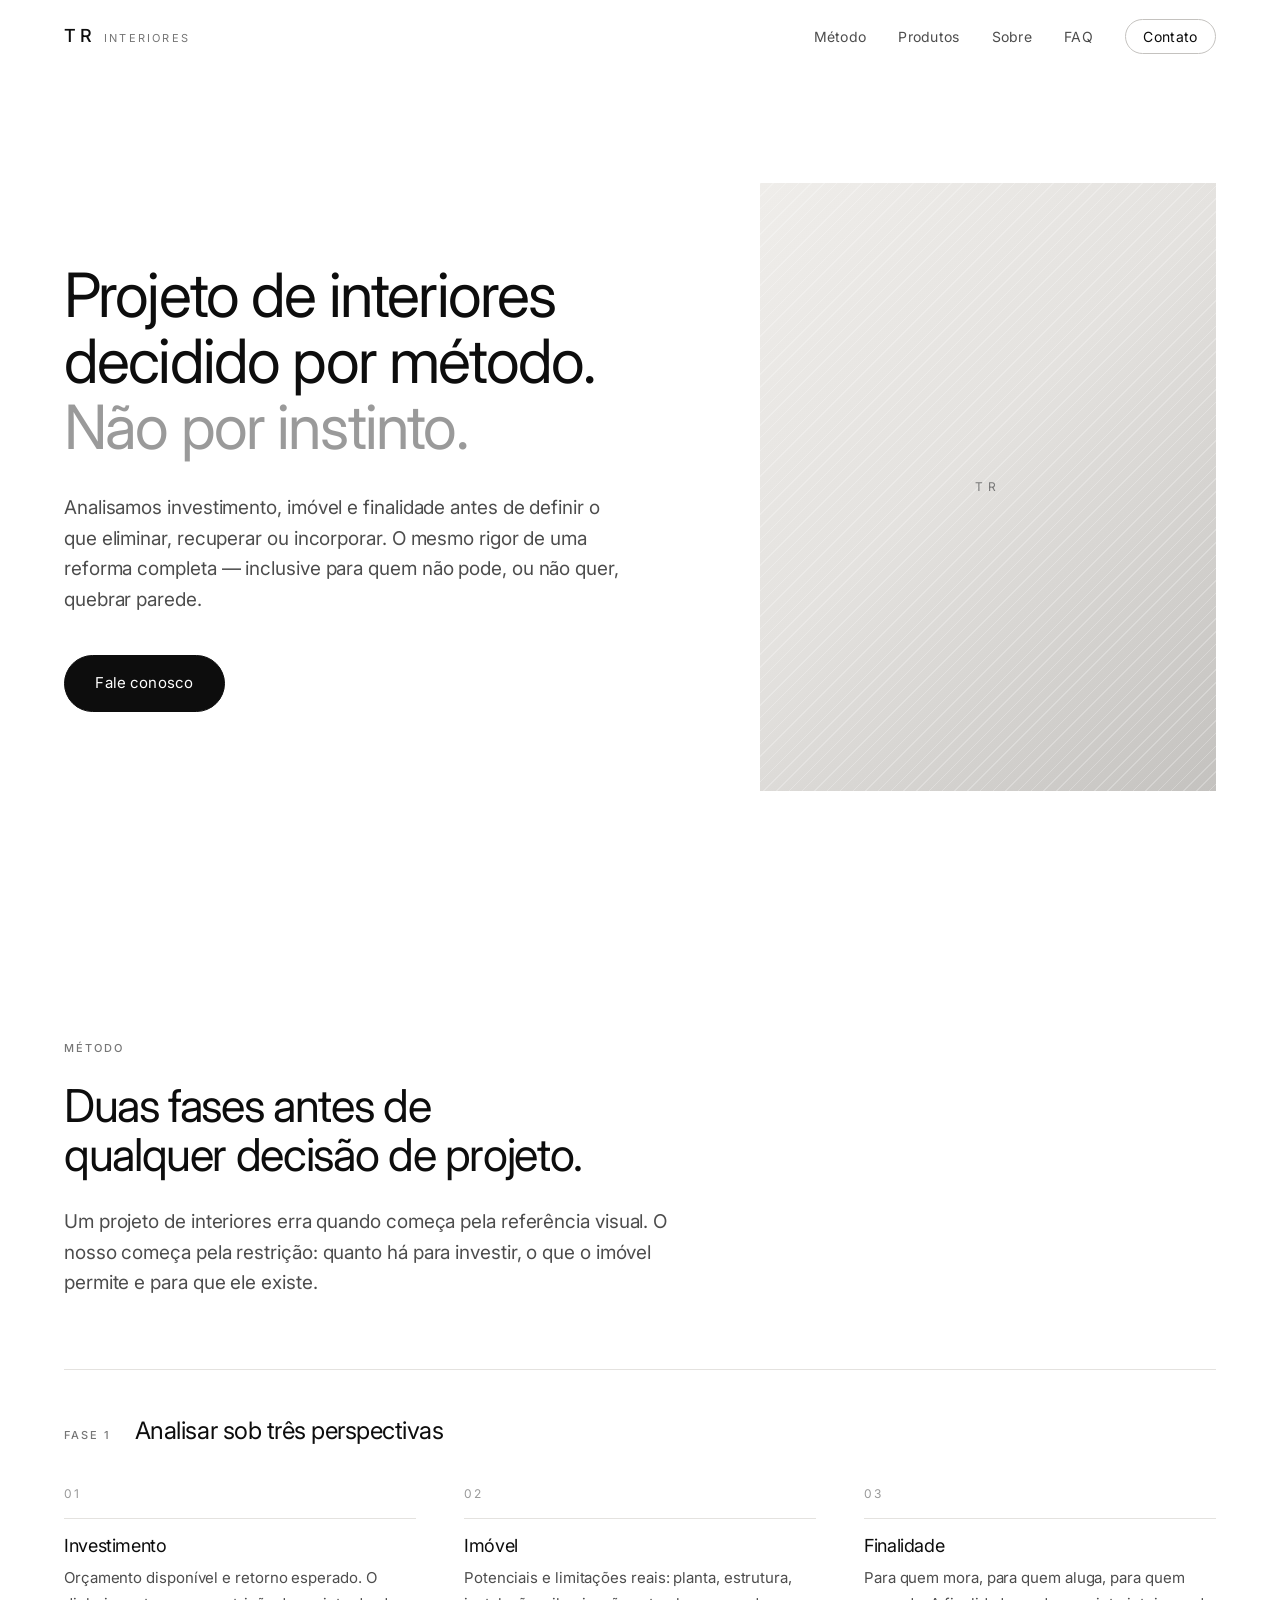
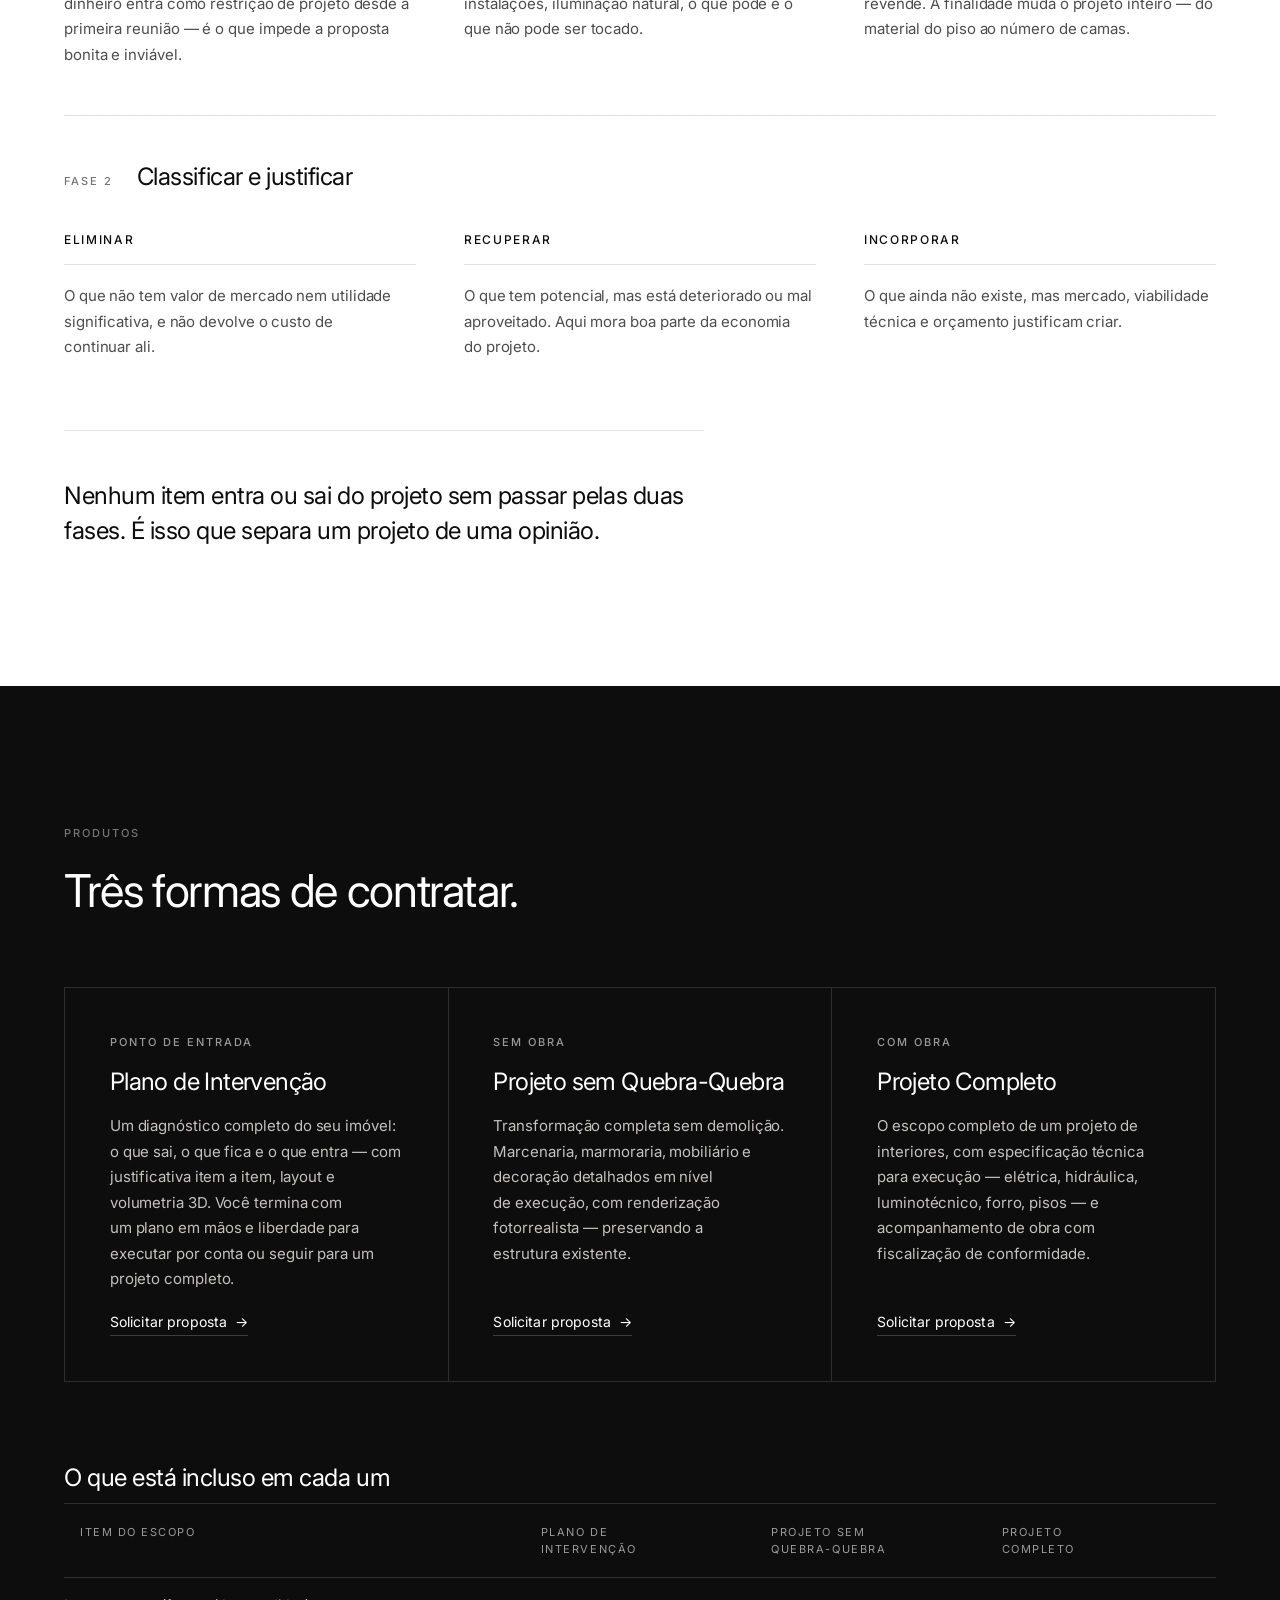
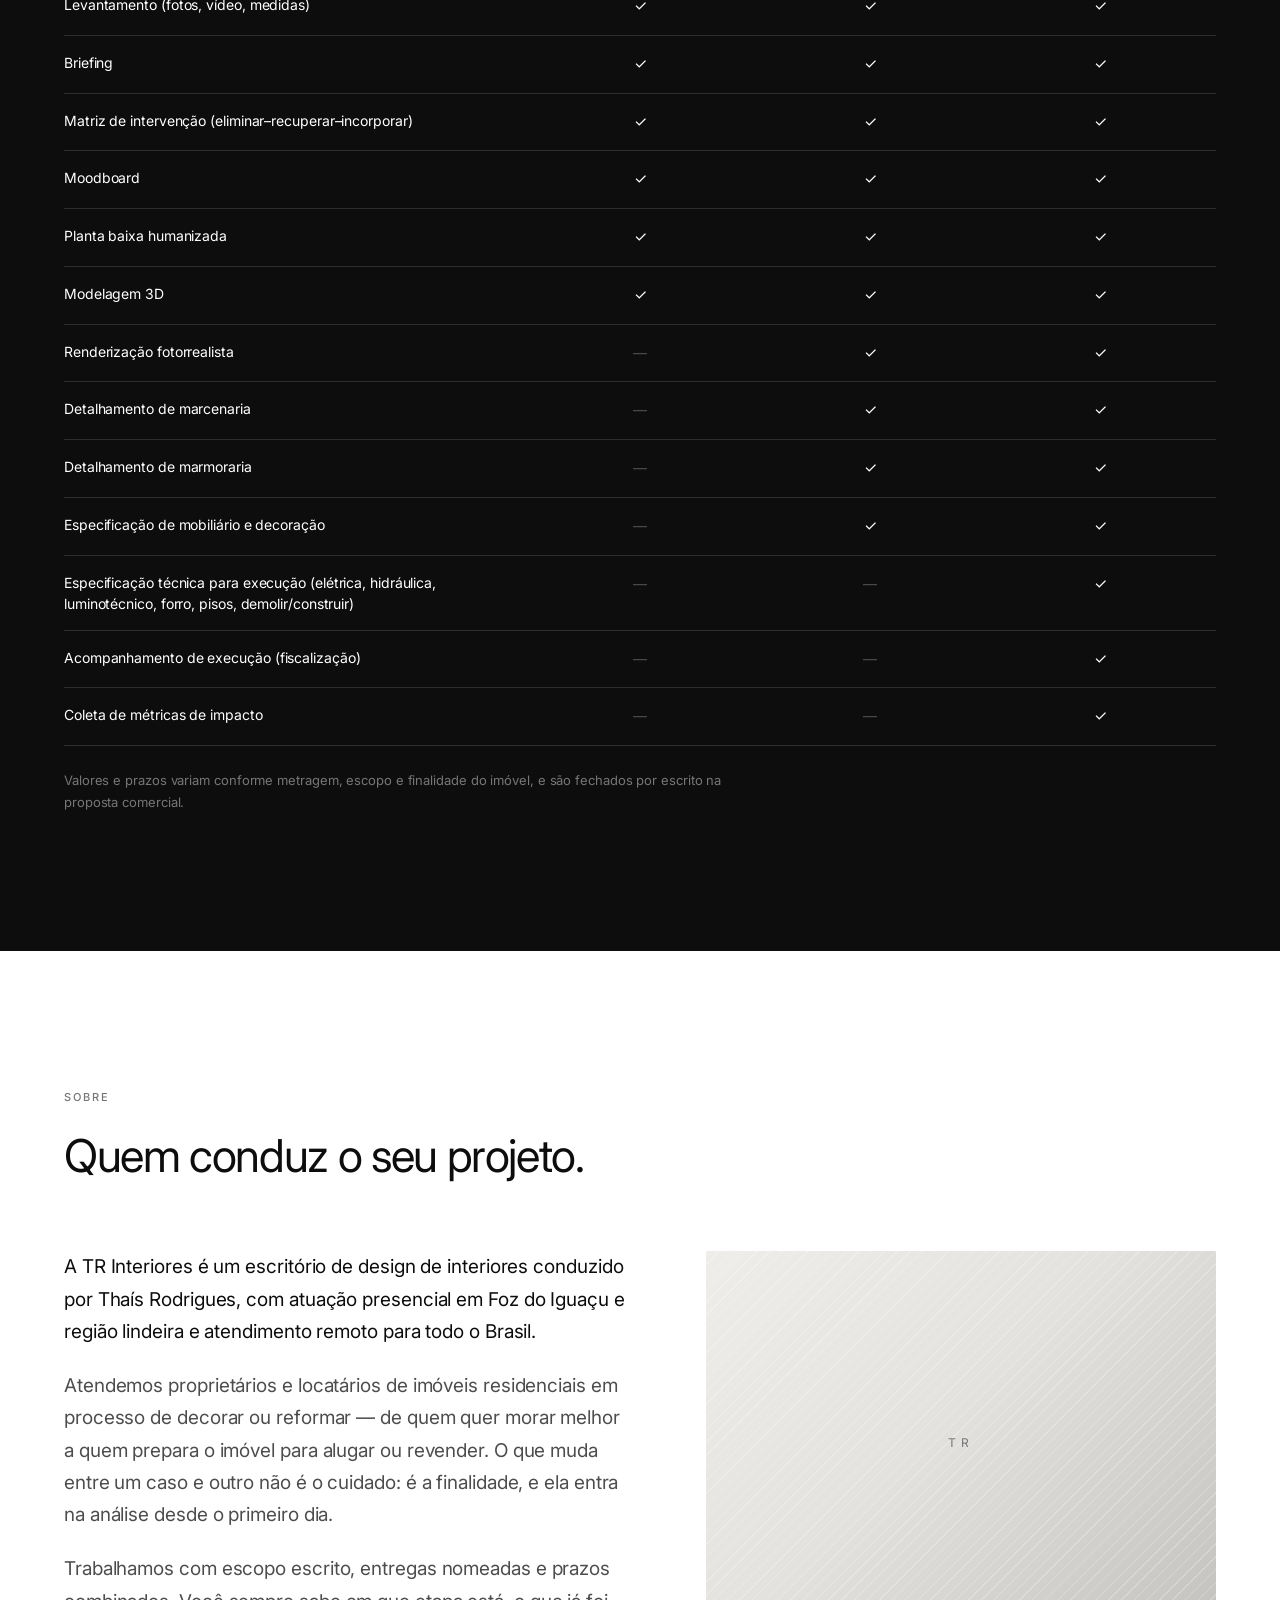
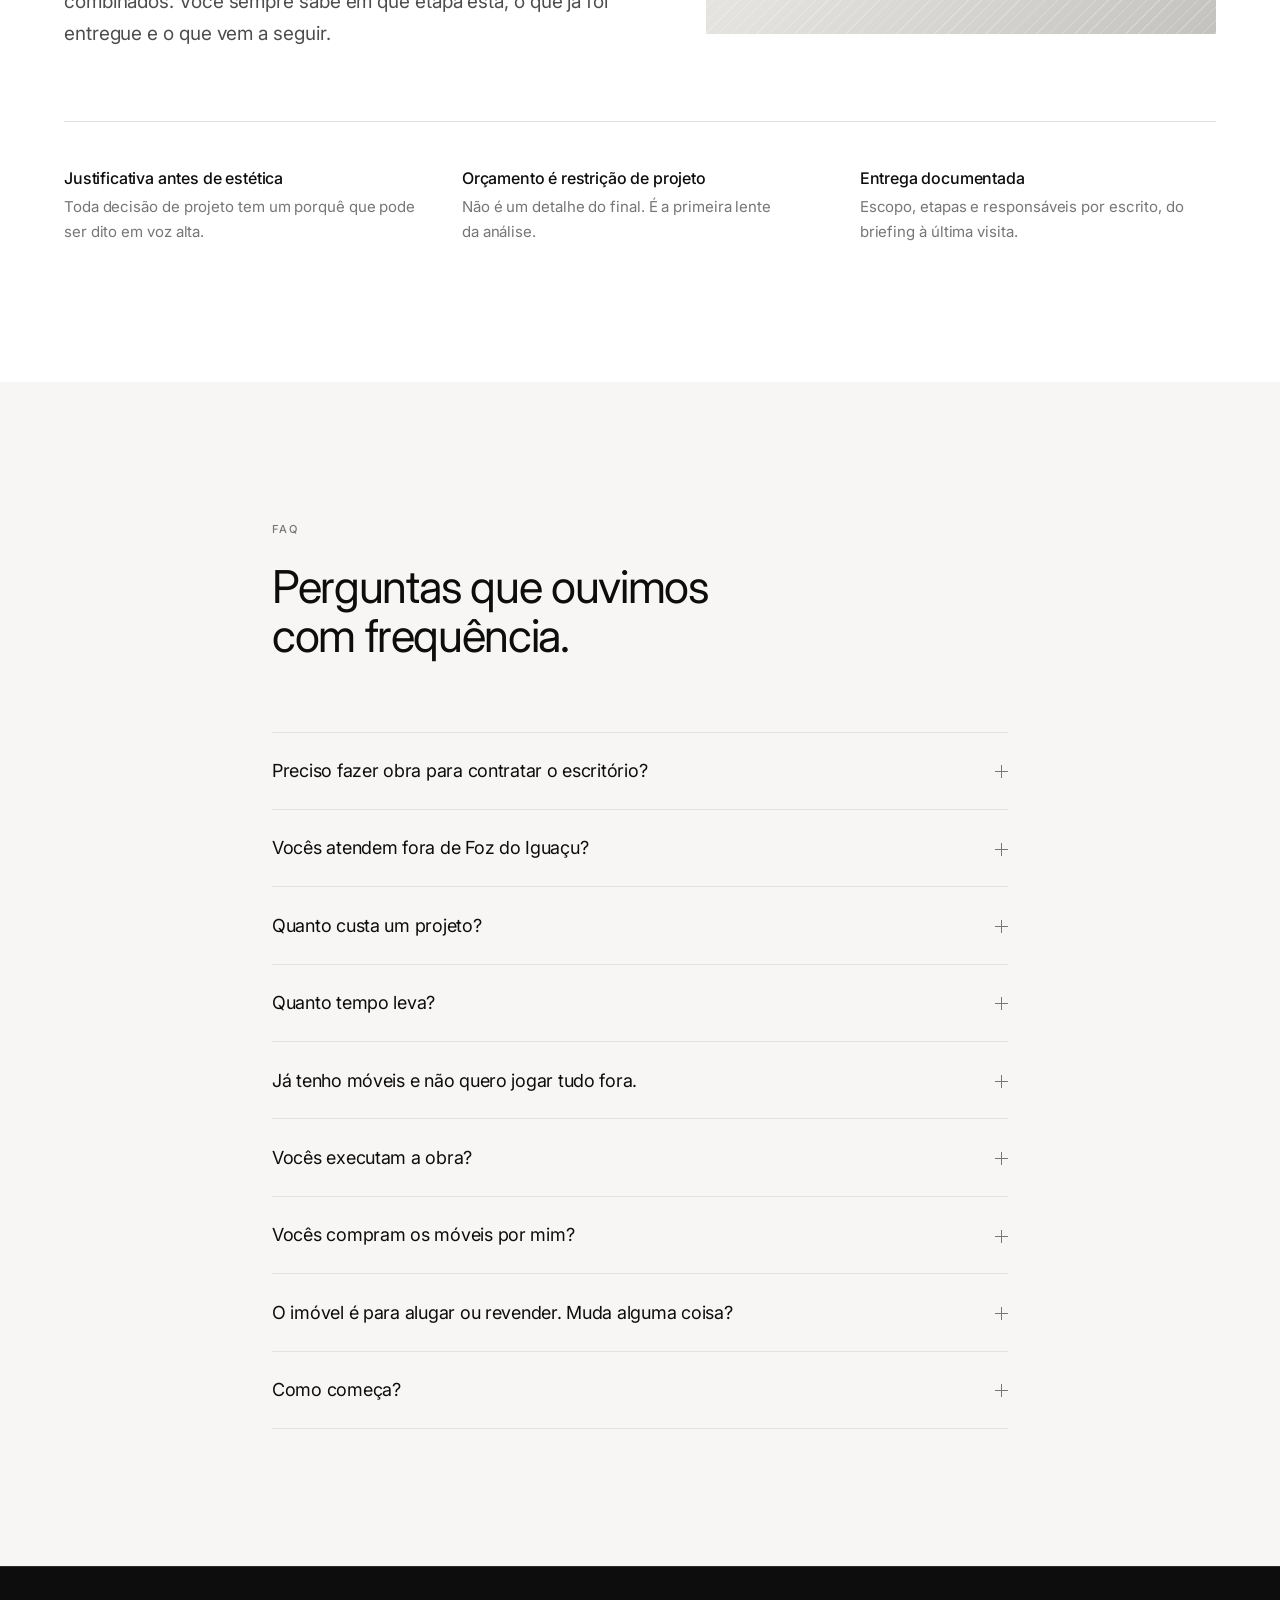
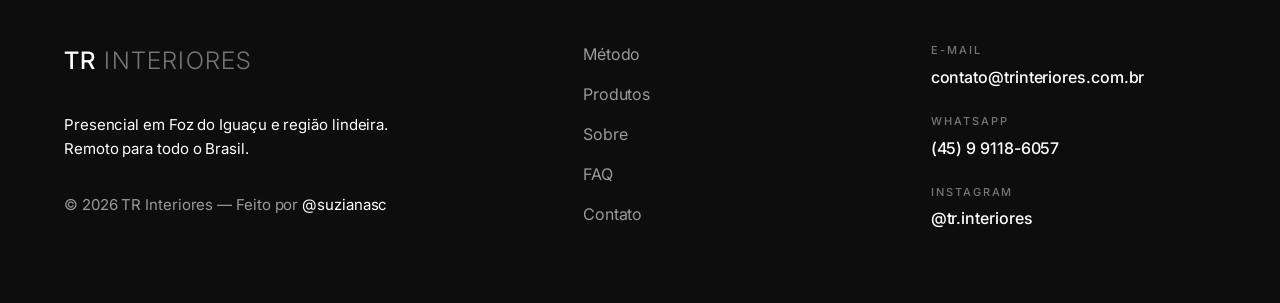
==== index.html @ 8b9e3762 "Site institucional da TR Interiores Site estático de duas páginas (home e contato) para quebrar obje" ====
<!DOCTYPE html>
<html lang="pt-BR">
<head>
<meta charset="utf-8">
<meta name="viewport" content="width=device-width, initial-scale=1">
<title>TR Interiores — Design de interiores decidido por método</title>
<meta name="description" content="Escritório de design de interiores que analisa investimento, imóvel e finalidade antes de decidir o que eliminar, recuperar ou incorporar. Projetos com e sem quebra-quebra. Foz do Iguaçu e todo o Brasil.">
<meta name="theme-color" content="#0d0d0d">

<!-- Open Graph / compartilhamento -->
<meta property="og:type" content="website">
<meta property="og:locale" content="pt_BR">
<meta property="og:site_name" content="TR Interiores">
<meta property="og:title" content="TR Interiores — Design de interiores decidido por método">
<meta property="og:description" content="Analisamos investimento, imóvel e finalidade antes de definir o que eliminar, recuperar ou incorporar.">
<!-- TODO: trocar pelo domínio real e por uma imagem 1200x630 em /assets -->
<meta property="og:url" content="https://trinteriores.com.br/">
<meta property="og:image" content="assets/og-image.jpg">

<link rel="canonical" href="https://trinteriores.com.br/">
<link rel="icon" href="data:image/svg+xml,%3Csvg xmlns='http://www.w3.org/2000/svg' viewBox='0 0 64 64'%3E%3Crect width='64' height='64' fill='%230d0d0d'/%3E%3Ctext x='32' y='41' font-family='Helvetica,Arial,sans-serif' font-size='24' font-weight='500' letter-spacing='1' fill='%23ffffff' text-anchor='middle'%3ETR%3C/text%3E%3C/svg%3E">

<link rel="preconnect" href="https://fonts.googleapis.com">
<link rel="preconnect" href="https://fonts.gstatic.com" crossorigin>
<link rel="stylesheet" href="https://fonts.googleapis.com/css2?family=Inter:wght@300;400;500&display=swap">
<link rel="stylesheet" href="styles.css">
</head>

<body>
<a class="pular" href="#metodo">Pular para o conteúdo</a>

<!-- ============================ CABEÇALHO ============================ -->
<header class="cabecalho" id="cabecalho">
  <div class="container cabecalho__interno">
    <a class="marca" href="#inicio" aria-label="TR Interiores — início">
      <span class="marca__nome">TR</span>
      <span class="marca__descritor">Interiores</span>
    </a>

    <nav class="nav" id="nav" aria-label="Navegação principal">
      <ul class="nav__lista">
        <li><a href="#metodo">Método</a></li>
        <li><a href="#produtos">Produtos</a></li>
        <li><a href="#sobre">Sobre</a></li>
        <li><a href="#faq">FAQ</a></li>
        <li><a href="contato.html" class="nav__cta">Contato</a></li>
      </ul>
    </nav>

    <button class="menu-btn" id="menu-btn" type="button"
            aria-label="Abrir menu" aria-expanded="false" aria-controls="nav">
      <span class="menu-btn__traco"></span>
      <span class="menu-btn__traco"></span>
    </button>
  </div>
</header>

<main>

<!-- ============================== HERO =============================== -->
<section class="hero" id="inicio">
  <div class="container hero__grade">
    <div class="hero__texto">
      <h1 class="hero__titulo revelar">
        Projeto de interiores decidido por método.<br>
        <span class="tom-cinza">Não por instinto.</span>
      </h1>

      <p class="hero__linha revelar">
        Analisamos investimento, imóvel e finalidade antes de definir o que eliminar,
        recuperar ou incorporar. O mesmo rigor de uma reforma completa — inclusive
        para quem não pode, ou não quer, quebrar parede.
      </p>

      <div class="hero__acoes revelar">
        <a href="contato.html" class="botao botao--escuro">Fale conosco</a>
      </div>
    </div>

    <!-- Substituir a div .foto por: <img src="assets/hero.jpg" alt="..."> -->
    <div class="hero__midia revelar">
      <div class="foto foto--retrato" role="img" aria-label="Ambiente projetado pela TR Interiores">
        <span class="foto__selo">TR</span>
      </div>
    </div>
  </div>
</section>

<!-- ============================== MÉTODO ============================= -->
<section class="secao" id="metodo" aria-labelledby="metodo-titulo">
  <div class="container">
    <header class="secao__cabecalho revelar">
      <p class="rotulo">Método</p>
      <h2 class="secao__titulo" id="metodo-titulo">
        Duas fases antes de qualquer decisão de projeto.
      </h2>
      <p class="secao__intro">
        Um projeto de interiores erra quando começa pela referência visual. O nosso começa
        pela restrição: quanto há para investir, o que o imóvel permite e para que ele existe.
      </p>
    </header>

    <div class="fase revelar">
      <div class="fase__cabecalho">
        <span class="fase__num">Fase 1</span>
        <h3 class="fase__titulo">Analisar sob três perspectivas</h3>
      </div>
      <ol class="passos">
        <li class="passo">
          <span class="passo__num">01</span>
          <h4 class="passo__titulo">Investimento</h4>
          <p>
            Orçamento disponível e retorno esperado. O dinheiro entra como restrição de
            projeto desde a primeira reunião — é o que impede a proposta bonita e inviável.
          </p>
        </li>
        <li class="passo">
          <span class="passo__num">02</span>
          <h4 class="passo__titulo">Imóvel</h4>
          <p>
            Potenciais e limitações reais: planta, estrutura, instalações, iluminação natural,
            o que pode e o que não pode ser tocado.
          </p>
        </li>
        <li class="passo">
          <span class="passo__num">03</span>
          <h4 class="passo__titulo">Finalidade</h4>
          <p>
            Para quem mora, para quem aluga, para quem revende. A finalidade muda o projeto
            inteiro — do material do piso ao número de camas.
          </p>
        </li>
      </ol>
    </div>

    <div class="fase revelar">
      <div class="fase__cabecalho">
        <span class="fase__num">Fase 2</span>
        <h3 class="fase__titulo">Classificar e justificar</h3>
      </div>
      <ol class="passos passos--matriz">
        <li class="passo">
          <span class="passo__num">Eliminar</span>
          <p>
            O que não tem valor de mercado nem utilidade significativa, e não devolve o
            custo de continuar ali.
          </p>
        </li>
        <li class="passo">
          <span class="passo__num">Recuperar</span>
          <p>
            O que tem potencial, mas está deteriorado ou mal aproveitado. Aqui mora boa parte
            da economia do projeto.
          </p>
        </li>
        <li class="passo">
          <span class="passo__num">Incorporar</span>
          <p>
            O que ainda não existe, mas mercado, viabilidade técnica e orçamento justificam criar.
          </p>
        </li>
      </ol>
    </div>

    <p class="destaque revelar">
      Nenhum item entra ou sai do projeto sem passar pelas duas fases. É isso que separa
      um projeto de uma opinião.
    </p>
  </div>
</section>

<!-- ============================= PRODUTOS ============================ -->
<section class="secao secao--escura" id="produtos" aria-labelledby="produtos-titulo">
  <div class="container">
    <header class="secao__cabecalho revelar">
      <p class="rotulo">Produtos</p>
      <h2 class="secao__titulo" id="produtos-titulo">
        Três formas de contratar.
      </h2>
    </header>

    <div class="produtos">
      <article class="produto revelar">
        <p class="produto__papel">Ponto de entrada</p>
        <h3 class="produto__titulo">Plano de Intervenção</h3>
        <p class="produto__desc">
          Um diagnóstico completo do seu imóvel: o que sai, o que fica e o que entra — com
          justificativa item a item, layout e volumetria 3D. Você termina com um plano
          em mãos e liberdade para executar por conta ou seguir para um projeto completo.
        </p>
        <a class="link-seta link-seta--claro" href="contato.html">Solicitar proposta</a>
      </article>

      <article class="produto revelar">
        <p class="produto__papel">Sem obra</p>
        <h3 class="produto__titulo">Projeto sem Quebra-Quebra</h3>
        <p class="produto__desc">
          Transformação completa sem demolição. Marcenaria, marmoraria, mobiliário e
          decoração detalhados em nível de execução, com renderização fotorrealista —
          preservando a estrutura existente.
        </p>
        <a class="link-seta link-seta--claro" href="contato.html">Solicitar proposta</a>
      </article>

      <article class="produto revelar">
        <p class="produto__papel">Com obra</p>
        <h3 class="produto__titulo">Projeto Completo</h3>
        <p class="produto__desc">
          O escopo completo de um projeto de interiores, com especificação técnica para
          execução — elétrica, hidráulica, luminotécnico, forro, pisos — e acompanhamento
          de obra com fiscalização de conformidade.
        </p>
        <a class="link-seta link-seta--claro" href="contato.html">Solicitar proposta</a>
      </article>
    </div>

    <!-- Tabela comparativa de escopo — quebra a objeção "não sei o que vou receber" -->
    <div class="tabela-bloco revelar">
      <h3 class="tabela-titulo">O que está incluso em cada um</h3>
      <p class="tabela-nota">Deslize para o lado para ver todas as colunas.</p>

      <div class="tabela-rolagem" tabindex="0" role="region" aria-label="Comparativo de escopo dos produtos">
        <table class="tabela">
          <caption class="sr-only">Comparativo de itens de escopo entre Plano de Intervenção, Projeto sem Quebra-Quebra e Projeto Completo</caption>
          <thead>
            <tr>
              <th scope="col">Item do escopo</th>
              <th scope="col">Plano de<br>Intervenção</th>
              <th scope="col">Projeto sem<br>Quebra-Quebra</th>
              <th scope="col">Projeto<br>Completo</th>
            </tr>
          </thead>
          <tbody>
            <tr>
              <th scope="row">Levantamento (fotos, vídeo, medidas)</th>
              <td><span class="sim" aria-label="Incluso">✓</span></td>
              <td><span class="sim" aria-label="Incluso">✓</span></td>
              <td><span class="sim" aria-label="Incluso">✓</span></td>
            </tr>
            <tr>
              <th scope="row">Briefing</th>
              <td><span class="sim" aria-label="Incluso">✓</span></td>
              <td><span class="sim" aria-label="Incluso">✓</span></td>
              <td><span class="sim" aria-label="Incluso">✓</span></td>
            </tr>
            <tr>
              <th scope="row">Matriz de intervenção (eliminar–recuperar–incorporar)</th>
              <td><span class="sim" aria-label="Incluso">✓</span></td>
              <td><span class="sim" aria-label="Incluso">✓</span></td>
              <td><span class="sim" aria-label="Incluso">✓</span></td>
            </tr>
            <tr>
              <th scope="row">Moodboard</th>
              <td><span class="sim" aria-label="Incluso">✓</span></td>
              <td><span class="sim" aria-label="Incluso">✓</span></td>
              <td><span class="sim" aria-label="Incluso">✓</span></td>
            </tr>
            <tr>
              <th scope="row">Planta baixa humanizada</th>
              <td><span class="sim" aria-label="Incluso">✓</span></td>
              <td><span class="sim" aria-label="Incluso">✓</span></td>
              <td><span class="sim" aria-label="Incluso">✓</span></td>
            </tr>
            <tr>
              <th scope="row">Modelagem 3D</th>
              <td><span class="sim" aria-label="Incluso">✓</span></td>
              <td><span class="sim" aria-label="Incluso">✓</span></td>
              <td><span class="sim" aria-label="Incluso">✓</span></td>
            </tr>
            <tr>
              <th scope="row">Renderização fotorrealista</th>
              <td><span class="nao" aria-label="Não incluso">—</span></td>
              <td><span class="sim" aria-label="Incluso">✓</span></td>
              <td><span class="sim" aria-label="Incluso">✓</span></td>
            </tr>
            <tr>
              <th scope="row">Detalhamento de marcenaria</th>
              <td><span class="nao" aria-label="Não incluso">—</span></td>
              <td><span class="sim" aria-label="Incluso">✓</span></td>
              <td><span class="sim" aria-label="Incluso">✓</span></td>
            </tr>
            <tr>
              <th scope="row">Detalhamento de marmoraria</th>
              <td><span class="nao" aria-label="Não incluso">—</span></td>
              <td><span class="sim" aria-label="Incluso">✓</span></td>
              <td><span class="sim" aria-label="Incluso">✓</span></td>
            </tr>
            <tr>
              <th scope="row">Especificação de mobiliário e decoração</th>
              <td><span class="nao" aria-label="Não incluso">—</span></td>
              <td><span class="sim" aria-label="Incluso">✓</span></td>
              <td><span class="sim" aria-label="Incluso">✓</span></td>
            </tr>
            <tr>
              <th scope="row">Especificação técnica para execução (elétrica, hidráulica, luminotécnico, forro, pisos, demolir/construir)</th>
              <td><span class="nao" aria-label="Não incluso">—</span></td>
              <td><span class="nao" aria-label="Não incluso">—</span></td>
              <td><span class="sim" aria-label="Incluso">✓</span></td>
            </tr>
            <tr>
              <th scope="row">Acompanhamento de execução (fiscalização)</th>
              <td><span class="nao" aria-label="Não incluso">—</span></td>
              <td><span class="nao" aria-label="Não incluso">—</span></td>
              <td><span class="sim" aria-label="Incluso">✓</span></td>
            </tr>
            <tr>
              <th scope="row">Coleta de métricas de impacto</th>
              <td><span class="nao" aria-label="Não incluso">—</span></td>
              <td><span class="nao" aria-label="Não incluso">—</span></td>
              <td><span class="sim" aria-label="Incluso">✓</span></td>
            </tr>
          </tbody>
        </table>
      </div>

      <p class="tabela-rodape">
        Valores e prazos variam conforme metragem, escopo e finalidade do imóvel, e são
        fechados por escrito na proposta comercial.
      </p>
    </div>
  </div>
</section>

<!-- =============================== SOBRE ============================= -->
<section class="secao" id="sobre" aria-labelledby="sobre-titulo">
  <div class="container">
    <header class="secao__cabecalho revelar">
      <p class="rotulo">Sobre</p>
      <h2 class="secao__titulo" id="sobre-titulo">
        Quem conduz o seu projeto.
      </h2>
    </header>

    <div class="sobre__grade">
      <div class="sobre__texto revelar">
        <p>
          A TR Interiores é um escritório de design de interiores conduzido por
          Thaís Rodrigues, com atuação presencial em Foz do Iguaçu e região lindeira e
          atendimento remoto para todo o Brasil.
        </p>
        <p>
          Atendemos proprietários e locatários de imóveis residenciais em processo de decorar
          ou reformar — de quem quer morar melhor a quem prepara o imóvel para alugar ou revender.
          O que muda entre um caso e outro não é o cuidado: é a finalidade, e ela entra na
          análise desde o primeiro dia.
        </p>
        <p>
          Trabalhamos com escopo escrito, entregas nomeadas e prazos combinados. Você sempre
          sabe em que etapa está, o que já foi entregue e o que vem a seguir.
        </p>
      </div>

      <!-- Substituir a div .foto por: <img src="assets/sobre.jpg" alt="..."> -->
      <div class="sobre__midia revelar">
        <div class="foto foto--paisagem" role="img" aria-label="Escritório TR Interiores">
          <span class="foto__selo">TR</span>
        </div>
      </div>
    </div>

    <ul class="principios revelar">
      <li>
        <h3>Justificativa antes de estética</h3>
        <p>Toda decisão de projeto tem um porquê que pode ser dito em voz alta.</p>
      </li>
      <li>
        <h3>Orçamento é restrição de projeto</h3>
        <p>Não é um detalhe do final. É a primeira lente da análise.</p>
      </li>
      <li>
        <h3>Entrega documentada</h3>
        <p>Escopo, etapas e responsáveis por escrito, do briefing à última visita.</p>
      </li>
    </ul>
  </div>
</section>

<!-- ================================ FAQ ============================== -->
<section class="secao secao--clara" id="faq" aria-labelledby="faq-titulo">
  <div class="container container--estreito">
    <header class="secao__cabecalho revelar">
      <p class="rotulo">FAQ</p>
      <h2 class="secao__titulo" id="faq-titulo">Perguntas que ouvimos com frequência.</h2>
    </header>

    <div class="faq">
      <details class="item-faq revelar">
        <summary>Preciso fazer obra para contratar o escritório?</summary>
        <div class="item-faq__corpo">
          <p>
            Não. O Projeto sem Quebra-Quebra existe exatamente para isso: transformar o
            imóvel sem demolição, trabalhando com marcenaria, marmoraria, mobiliário,
            iluminação e decoração. Se o imóvel for alugado, é o caminho natural.
          </p>
        </div>
      </details>

      <details class="item-faq revelar">
        <summary>Vocês atendem fora de Foz do Iguaçu?</summary>
        <div class="item-faq__corpo">
          <p>
            Sim. O atendimento presencial cobre Foz do Iguaçu e a região lindeira. Para o
            restante do Brasil, trabalhamos de forma remota: o levantamento é feito por
            roteiro estruturado, com fotos, vídeo e medidas enviados por você, e o
            acompanhamento acontece por reuniões e formulários ao longo das etapas.
          </p>
        </div>
      </details>

      <details class="item-faq revelar">
        <summary>Quanto custa um projeto?</summary>
        <div class="item-faq__corpo">
          <p>
            Depende da metragem, do escopo contratado e da finalidade do imóvel — por isso
            não publicamos tabela. O caminho mais direto é começar pelo Plano de
            Intervenção: ele já entrega valor por si só e serve de base para uma proposta
            precisa, sem chute.
          </p>
        </div>
      </details>

      <details class="item-faq revelar">
        <summary>Quanto tempo leva?</summary>
        <div class="item-faq__corpo">
          <p>
            O prazo é definido na proposta comercial, por etapa, antes do início — e não
            depois. Ele varia conforme o produto contratado e a complexidade do imóvel: um
            Plano de Intervenção é significativamente mais curto que um Projeto Completo,
            que inclui acompanhamento durante toda a execução.
          </p>
        </div>
      </details>

      <details class="item-faq revelar">
        <summary>Já tenho móveis e não quero jogar tudo fora.</summary>
        <div class="item-faq__corpo">
          <p>
            Ótimo — essa é metade do trabalho da matriz de intervenção. O que tem potencial
            e está apenas deteriorado ou mal aproveitado entra como <em>recuperar</em>. Sai
            do projeto o que não tem valor de mercado nem utilidade e não paga o custo de
            continuar ali. Reaproveitar bem é uma das maiores fontes de economia do projeto.
          </p>
        </div>
      </details>

      <details class="item-faq revelar">
        <summary>Vocês executam a obra?</summary>
        <div class="item-faq__corpo">
          <p>
            Não executamos. Entregamos o projeto detalhado em nível de execução e, no
            Projeto Completo, acompanhamos a obra: damos suporte às dúvidas de fornecedores
            e mão de obra e fazemos visitas de fiscalização combinadas em contrato,
            comparando o executado com o projetado.
          </p>
        </div>
      </details>

      <details class="item-faq revelar">
        <summary>Vocês compram os móveis por mim?</summary>
        <div class="item-faq__corpo">
          <p>
            A especificação de mobiliário e decoração faz parte do escopo do Projeto sem
            Quebra-Quebra e do Projeto Completo: você recebe a lista do que comprar, com
            dimensões e critérios definidos. A compra permanece com você, o que mantém a
            decisão de preço e de fornecedor nas suas mãos.
          </p>
        </div>
      </details>

      <details class="item-faq revelar">
        <summary>O imóvel é para alugar ou revender. Muda alguma coisa?</summary>
        <div class="item-faq__corpo">
          <p>
            Muda bastante — e é por isso que a finalidade é uma das três lentes da análise.
            Um imóvel de locação por temporada tem exigências de durabilidade, manutenção e
            fotogenia que um imóvel de moradia não tem. No Projeto Completo, também
            coletamos métricas de impacto após a entrega para verificar se o objetivo
            declarado foi cumprido.
          </p>
        </div>
      </details>

      <details class="item-faq revelar">
        <summary>Como começa?</summary>
        <div class="item-faq__corpo">
          <p>
            Você entra em contato, respondemos com algumas perguntas de qualificação e, a
            partir delas, indicamos o produto adequado ao seu caso. Na maioria das vezes o
            ponto de partida é o Plano de Intervenção. Nada é iniciado sem proposta e escopo
            aprovados por escrito.
          </p>
        </div>
      </details>
    </div>
  </div>
</section>

</main>

<!-- ============================== RODAPÉ ============================= -->
<footer class="rodape">
  <div class="container rodape__interno">
    <div class="rodape__bloco rodape__bloco--marca">
      <div class="rodape__marca">
        <span class="marca__nome">TR</span>
        <span class="marca__descritor">Interiores</span>
      </div>

      <p class="rodape__atendimento">
        Presencial em Foz do Iguaçu e região lindeira.<br>
        Remoto para todo o Brasil.
      </p>

      <p class="rodape__legal">
        © <span id="ano">2026</span> TR Interiores — Feito por
        <a class="rodape__autoria" href="https://instagram.com/suzianasc" target="_blank" rel="noopener">@suzianasc</a>
      </p>
    </div>

    <nav class="rodape__nav" aria-label="Navegação do rodapé">
      <a href="#metodo">Método</a>
      <a href="#produtos">Produtos</a>
      <a href="#sobre">Sobre</a>
      <a href="#faq">FAQ</a>
      <a href="contato.html">Contato</a>
    </nav>

    <dl class="rodape__contato">
      <div class="rodape__canal">
        <dt>E-mail</dt>
        <dd><a href="mailto:contato@trinteriores.com.br">contato@trinteriores.com.br</a></dd>
      </div>
      <div class="rodape__canal">
        <dt>WhatsApp</dt>
        <dd><a href="https://wa.me/5545991186057" target="_blank" rel="noopener">(45) 9 9118-6057</a></dd>
      </div>
      <div class="rodape__canal">
        <dt>Instagram</dt>
        <dd><a href="https://instagram.com/tr.interiores" target="_blank" rel="noopener">@tr.interiores</a></dd>
      </div>
    </dl>
  </div>
</footer>

<script src="script.js"></script>
</body>
</html>
---- styles.css ----
/* =====================================================================
   TR Interiores — folha de estilo única
   Paleta restrita a preto / cinza / branco. Sem dependências além da
   fonte Inter (com fallback de sistema).
   ===================================================================== */

/* ---------------------------- 1. Tokens ---------------------------- */
:root {
  /* Cor */
  --preto:        #0d0d0d;
  --grafite:      #191919;
  --cinza-900:    #2b2b2b;
  --cinza-700:    #4d4d4d;
  --cinza-500:    #767676;
  --cinza-400:    #9a9a9a;
  --cinza-300:    #c4c2bf;
  --cinza-200:    #e4e2df;
  --cinza-100:    #efedea;
  --areia:        #f7f6f4;
  --branco:       #ffffff;

  /* Papéis */
  --fundo:        var(--branco);
  --tinta:        var(--preto);
  --tinta-suave:  var(--cinza-700);
  --fio:          var(--cinza-200);

  /* Campos de formulário — invertidos dentro de .secao--escura */
  --campo-linha:  var(--cinza-300);
  --campo-texto:  var(--preto);
  --campo-rotulo: var(--cinza-500);

  /* Tipografia */
  --fonte: "Inter", -apple-system, BlinkMacSystemFont, "Segoe UI",
           "Helvetica Neue", Helvetica, Arial, sans-serif;

  --t-rotulo:   0.6875rem;
  --t-corpo:    clamp(0.975rem, 0.93rem + 0.22vw, 1.0625rem);
  --t-intro:    clamp(1.05rem, 0.98rem + 0.34vw, 1.1875rem);
  --t-h3:       clamp(1.25rem, 1.12rem + 0.55vw, 1.5rem);
  --t-h2:       clamp(1.75rem, 1.35rem + 1.85vw, 3.125rem);
  --t-h1:       clamp(2.125rem, 1.5rem + 2.9vw, 4.25rem);

  /* Ritmo */
  --gap:        clamp(1.5rem, 1rem + 2vw, 2.5rem);
  --secao-y:    clamp(4.5rem, 3rem + 7vw, 9.5rem);
  --container:  78rem;
  --header-h:   4.5rem;

  --transicao: 480ms cubic-bezier(0.22, 0.61, 0.36, 1);
}

/* --------------------------- 2. Reset ------------------------------ */
*, *::before, *::after { box-sizing: border-box; }

html {
  -webkit-text-size-adjust: 100%;
  scroll-behavior: smooth;
}

body {
  margin: 0;
  background: var(--fundo);
  color: var(--tinta);
  font-family: var(--fonte);
  font-size: var(--t-corpo);
  font-weight: 400;
  line-height: 1.65;
  letter-spacing: -0.005em;
  -webkit-font-smoothing: antialiased;
  text-rendering: optimizeLegibility;
  overflow-x: hidden;
}

body.menu-aberto { overflow: hidden; }

h1, h2, h3, h4 {
  margin: 0;
  font-weight: 400;
  line-height: 1.08;
  letter-spacing: -0.03em;
  text-wrap: balance;
}

p  { margin: 0 0 1.15em; text-wrap: pretty; }
p:last-child { margin-bottom: 0; }

ul, ol, dl, dd { margin: 0; padding: 0; }
li { list-style: none; }

img { max-width: 100%; height: auto; display: block; }

a { color: inherit; text-decoration: none; }

button, input, select, textarea {
  font: inherit;
  color: inherit;
}

:focus-visible {
  outline: 2px solid var(--tinta);
  outline-offset: 3px;
  border-radius: 1px;
}

.sr-only {
  position: absolute;
  width: 1px; height: 1px;
  padding: 0; margin: -1px;
  overflow: hidden;
  clip: rect(0 0 0 0);
  white-space: nowrap;
  border: 0;
}

.pular {
  position: absolute;
  left: -9999px;
  z-index: 200;
  background: var(--preto);
  color: var(--branco);
  padding: 0.75rem 1.25rem;
}
.pular:focus { left: 1rem; top: 1rem; }

/* -------------------------- 3. Estrutura --------------------------- */
.container {
  width: 100%;
  max-width: var(--container);
  margin-inline: auto;
  padding-inline: clamp(1.25rem, 0.6rem + 3vw, 3.5rem);
}

.container--estreito { max-width: 52rem; }

.secao {
  padding-block: var(--secao-y);
  scroll-margin-top: var(--header-h);
}

.secao--clara  { background: var(--areia); }

.secao--escura {
  background: var(--preto);
  color: var(--branco);
  --tinta: var(--branco);
  --tinta-suave: var(--cinza-400);
  --fio: #2e2e2e;
  --campo-linha: #3d3d3d;
  --campo-texto: var(--branco);
  --campo-rotulo: var(--cinza-400);
}

.secao__cabecalho {
  max-width: 46rem;
  margin-bottom: clamp(2.5rem, 1.6rem + 3.5vw, 4.5rem);
}

.secao__titulo {
  font-size: var(--t-h2);
  margin-bottom: 0.6em;
}
.secao__titulo:last-child { margin-bottom: 0; }

.secao__intro {
  font-size: var(--t-intro);
  color: var(--tinta-suave);
  line-height: 1.6;
  max-width: 40rem;
}

.rotulo {
  font-size: var(--t-rotulo);
  font-weight: 500;
  letter-spacing: 0.18em;
  text-transform: uppercase;
  color: var(--cinza-500);
  margin-bottom: 1.6rem;
}

.tom-cinza { color: var(--cinza-400); }

/* -------------------------- 4. Cabeçalho --------------------------- */
.cabecalho {
  position: sticky;
  top: 0;
  z-index: 100;
  background: rgba(255, 255, 255, 0.88);
  backdrop-filter: saturate(180%) blur(14px);
  -webkit-backdrop-filter: saturate(180%) blur(14px);
  border-bottom: 1px solid transparent;
  transition: border-color 260ms ease, background-color 260ms ease;
}
.cabecalho.rolado { border-bottom-color: var(--cinza-200); }

.cabecalho__interno {
  height: var(--header-h);
  display: flex;
  align-items: center;
  justify-content: space-between;
  gap: 1.5rem;
}

.marca {
  display: inline-flex;
  align-items: baseline;
  gap: 0.5rem;
}
.marca__nome {
  font-size: 1.125rem;
  font-weight: 500;
  letter-spacing: 0.22em;
}
.marca__descritor {
  font-size: var(--t-rotulo);
  letter-spacing: 0.2em;
  text-transform: uppercase;
  color: var(--cinza-500);
}

.nav__lista {
  display: flex;
  align-items: center;
  gap: clamp(1.25rem, 0.4rem + 2vw, 2.5rem);
}

.nav__lista a {
  position: relative;
  font-size: 0.875rem;
  letter-spacing: 0.02em;
  color: var(--cinza-700);
  transition: color 200ms ease;
}
.nav__lista a::after {
  content: "";
  position: absolute;
  left: 0; bottom: -6px;
  width: 100%; height: 1px;
  background: currentColor;
  transform: scaleX(0);
  transform-origin: right;
  transition: transform 320ms cubic-bezier(0.22, 0.61, 0.36, 1);
}
.nav__lista a:hover { color: var(--preto); }
.nav__lista a:hover::after { transform: scaleX(1); transform-origin: left; }

.nav__cta {
  padding: 0.5rem 1.1rem;
  border: 1px solid var(--cinza-300);
  border-radius: 999px;
  color: var(--preto) !important;
  transition: background-color 220ms ease, color 220ms ease, border-color 220ms ease;
}
.nav__cta::after { display: none; }
.nav__cta:hover {
  background: var(--preto);
  border-color: var(--preto);
  color: var(--branco) !important;
}

/* Botão de menu (mobile) */
.menu-btn {
  display: none;
  width: 2.75rem; height: 2.75rem;
  margin-right: -0.6rem;
  padding: 0;
  background: none;
  border: 0;
  cursor: pointer;
  position: relative;
  z-index: 120;
}
.menu-btn__traco {
  position: absolute;
  left: 50%; width: 1.375rem; height: 1px;
  background: var(--preto);
  transform: translateX(-50%);
  transition: transform 300ms cubic-bezier(0.22, 0.61, 0.36, 1), opacity 200ms ease;
}
.menu-btn__traco:nth-child(1) { top: 1.15rem; }
.menu-btn__traco:nth-child(2) { top: 1.6rem; }
.menu-btn[aria-expanded="true"] .menu-btn__traco:nth-child(1) {
  transform: translateX(-50%) translateY(0.225rem) rotate(45deg);
}
.menu-btn[aria-expanded="true"] .menu-btn__traco:nth-child(2) {
  transform: translateX(-50%) translateY(-0.225rem) rotate(-45deg);
}

/* ---------------------------- 5. Botões ---------------------------- */
.botao {
  display: inline-flex;
  align-items: center;
  justify-content: center;
  padding: 0.95rem 1.9rem;
  border: 1px solid transparent;
  border-radius: 999px;
  font-size: 0.9375rem;
  letter-spacing: 0.01em;
  cursor: pointer;
  transition: background-color 240ms ease, color 240ms ease,
              border-color 240ms ease, transform 240ms ease;
}
.botao:hover { transform: translateY(-1px); }

.botao--escuro {
  background: var(--preto);
  border-color: var(--preto);
  color: var(--branco);
}
.botao--escuro:hover { background: var(--cinza-900); border-color: var(--cinza-900); }

.botao--vazado {
  border-color: var(--cinza-300);
  color: var(--preto);
}
.botao--vazado:hover { border-color: var(--preto); }

.botao--claro {
  background: var(--branco);
  border-color: var(--branco);
  color: var(--preto);
}
.botao--claro:hover { background: var(--cinza-200); border-color: var(--cinza-200); }

.link-seta {
  display: inline-flex;
  align-items: center;
  gap: 0.5rem;
  font-size: 0.875rem;
  letter-spacing: 0.01em;
  color: var(--preto);
  border-bottom: 1px solid var(--cinza-300);
  padding-bottom: 2px;
  transition: gap 260ms ease, border-color 260ms ease;
}
.link-seta::after { content: "→"; transition: transform 260ms ease; }
.link-seta:hover { border-color: currentColor; }
.link-seta:hover::after { transform: translateX(3px); }
.link-seta--claro { color: var(--branco); border-bottom-color: #3d3d3d; }

/* --------------------------- 6. Fotos ------------------------------ */
/* Placeholders neutros: trocar por <img> quando houver fotografia. */
.foto {
  position: relative;
  width: 100%;
  background:
    linear-gradient(135deg, var(--cinza-100) 0%, var(--cinza-200) 45%, var(--cinza-300) 100%);
  display: grid;
  place-items: center;
  overflow: hidden;
}
.foto::after {
  content: "";
  position: absolute;
  inset: 0;
  background: repeating-linear-gradient(
    135deg, rgba(255,255,255,0.5) 0 1px, transparent 1px 9px);
  opacity: 0.5;
}
.foto__selo {
  position: relative;
  z-index: 1;
  font-size: 0.75rem;
  letter-spacing: 0.4em;
  text-transform: uppercase;
  color: var(--cinza-500);
}
.foto--retrato  { aspect-ratio: 3 / 4; }
.foto--paisagem { aspect-ratio: 4 / 3; }

/* ----------------------------- 7. Hero ----------------------------- */
/* Ocupa a altura útil da janela e centraliza o conteúdo verticalmente,
   de modo que a mensagem principal apareça inteira sem rolagem. */
.hero {
  display: flex;
  align-items: center;
  min-height: calc(100vh - var(--header-h));
  min-height: calc(100svh - var(--header-h));
  padding-block: clamp(2.5rem, 1.8rem + 3vw, 4.5rem);
  scroll-margin-top: var(--header-h);
}

.hero__grade {
  display: grid;
  grid-template-columns: minmax(0, 1.35fr) minmax(0, 1fr);
  gap: clamp(2.5rem, 1rem + 5vw, 5rem);
  align-items: center;
}

.hero__titulo {
  font-size: var(--t-h1);
  margin-bottom: 0.55em;
}

.hero__linha {
  font-size: var(--t-intro);
  color: var(--tinta-suave);
  line-height: 1.6;
  max-width: 36rem;
  margin-bottom: 2.5rem;
}

.hero__acoes {
  display: flex;
  flex-wrap: wrap;
  gap: 0.875rem;
}

/* ---------------------------- 8. Método ---------------------------- */
.fase {
  padding-top: clamp(2rem, 1.4rem + 2vw, 3.25rem);
  margin-top: clamp(2rem, 1.4rem + 2vw, 3.25rem);
  border-top: 1px solid var(--fio);
}
.fase:first-of-type { margin-top: 0; }

.fase__cabecalho {
  display: flex;
  flex-wrap: wrap;
  align-items: baseline;
  gap: 0.5rem 1.5rem;
  margin-bottom: clamp(1.75rem, 1.2rem + 1.6vw, 2.75rem);
}
.fase__num {
  font-size: var(--t-rotulo);
  font-weight: 500;
  letter-spacing: 0.18em;
  text-transform: uppercase;
  color: var(--cinza-500);
}
.fase__titulo {
  font-size: var(--t-h3);
  letter-spacing: -0.02em;
}

.passos {
  display: grid;
  grid-template-columns: repeat(auto-fit, minmax(16rem, 1fr));
  gap: clamp(1.75rem, 1rem + 2.5vw, 3rem);
}

.passo__num {
  display: block;
  font-size: 0.75rem;
  letter-spacing: 0.16em;
  text-transform: uppercase;
  color: var(--cinza-400);
  padding-bottom: 0.9rem;
  margin-bottom: 1.1rem;
  border-bottom: 1px solid var(--fio);
}
.passos--matriz .passo__num {
  color: var(--preto);
  font-weight: 500;
  letter-spacing: 0.14em;
}
.passo__titulo {
  font-size: 1.125rem;
  letter-spacing: -0.02em;
  margin-bottom: 0.6rem;
}
.passo p {
  font-size: 0.9375rem;
  color: var(--cinza-700);
  line-height: 1.7;
}

.destaque {
  margin-top: clamp(3rem, 2rem + 3vw, 5rem);
  padding-top: clamp(2rem, 1.4rem + 2vw, 3rem);
  border-top: 1px solid var(--fio);
  font-size: clamp(1.125rem, 1rem + 0.7vw, 1.5rem);
  line-height: 1.45;
  letter-spacing: -0.02em;
  max-width: 40rem;
}

/* --------------------------- 9. Produtos --------------------------- */
.produtos {
  display: grid;
  grid-template-columns: repeat(auto-fit, minmax(18rem, 1fr));
  gap: 1px;
  background: var(--fio);
  border: 1px solid var(--fio);
}

.produto {
  background: var(--preto);
  padding: clamp(1.875rem, 1.2rem + 2vw, 3rem);
  display: flex;
  flex-direction: column;
  gap: 1.15rem;
  transition: background-color 320ms ease;
}
.produto:hover { background: var(--grafite); }

.produto__papel {
  font-size: var(--t-rotulo);
  font-weight: 500;
  letter-spacing: 0.18em;
  text-transform: uppercase;
  color: var(--cinza-400);
  margin: 0;
}
.produto__titulo {
  font-size: var(--t-h3);
  letter-spacing: -0.025em;
}
.produto__desc {
  font-size: 0.9375rem;
  line-height: 1.7;
  color: var(--cinza-300);
  margin: 0;
  flex: 1;
}
.produto .link-seta { align-self: flex-start; }

/* Tabela comparativa */
.tabela-bloco { margin-top: clamp(3.5rem, 2.4rem + 3.5vw, 6rem); }

.tabela-titulo {
  font-size: var(--t-h3);
  letter-spacing: -0.02em;
  margin-bottom: 0.75rem;
}
.tabela-nota {
  display: none; /* só faz sentido quando a tabela realmente rola */
  font-size: 0.8125rem;
  color: var(--cinza-500);
  margin-bottom: 1.75rem;
}
@media (max-width: 52rem) {
  .tabela-nota { display: block; }
}

.tabela-rolagem {
  overflow-x: auto;
  border-top: 1px solid var(--fio);
  -webkit-overflow-scrolling: touch;
}
.tabela-rolagem:focus-visible { outline-offset: 0; }

.tabela {
  width: 100%;
  min-width: 44rem;
  border-collapse: collapse;
  font-size: 0.875rem;
}
.tabela th, .tabela td {
  padding: 1rem 1rem;
  text-align: left;
  vertical-align: top;
  border-bottom: 1px solid var(--fio);
  font-weight: 400;
}
.tabela thead th {
  font-size: 0.6875rem;
  letter-spacing: 0.14em;
  text-transform: uppercase;
  color: var(--cinza-400);
  line-height: 1.5;
  padding-top: 1.25rem;
  padding-bottom: 1.25rem;
  white-space: nowrap;
}
.tabela thead th:first-child { width: 40%; white-space: normal; }
.tabela tbody th {
  color: var(--branco);
  line-height: 1.5;
  padding-left: 0;
  padding-right: 2rem;
}
.tabela td { text-align: center; width: 20%; }
.tabela tbody tr { transition: background-color 220ms ease; }
.tabela tbody tr:hover { background: var(--grafite); }

.sim { color: var(--branco); font-size: 0.9375rem; }
.nao { color: var(--cinza-700); }

.tabela-rodape {
  margin-top: 1.5rem;
  font-size: 0.8125rem;
  color: var(--cinza-500);
  max-width: 42rem;
}

/* ---------------------------- 10. Sobre ---------------------------- */
.sobre__grade {
  display: grid;
  grid-template-columns: minmax(0, 1.1fr) minmax(0, 1fr);
  gap: clamp(2.5rem, 1rem + 5vw, 5rem);
  align-items: start;
}
.sobre__texto p {
  font-size: var(--t-intro);
  line-height: 1.7;
  color: var(--cinza-700);
}
.sobre__texto p:first-child { color: var(--preto); }

.principios {
  display: grid;
  grid-template-columns: repeat(auto-fit, minmax(15rem, 1fr));
  gap: clamp(1.5rem, 1rem + 2vw, 3rem);
  margin-top: clamp(3rem, 2rem + 3vw, 5rem);
  padding-top: clamp(2rem, 1.4rem + 2vw, 3rem);
  border-top: 1px solid var(--fio);
}
.principios h3 {
  font-size: 1rem;
  font-weight: 500;
  letter-spacing: -0.01em;
  margin-bottom: 0.5rem;
}
.principios p {
  font-size: 0.9375rem;
  color: var(--cinza-500);
  line-height: 1.65;
}

/* ----------------------------- 11. FAQ ----------------------------- */
.faq { border-top: 1px solid var(--cinza-200); }

.item-faq { border-bottom: 1px solid var(--cinza-200); }

.item-faq summary {
  display: flex;
  align-items: flex-start;
  justify-content: space-between;
  gap: 1.5rem;
  padding: 1.6rem 0;
  cursor: pointer;
  list-style: none;
  font-size: clamp(1rem, 0.95rem + 0.3vw, 1.125rem);
  letter-spacing: -0.015em;
  line-height: 1.4;
  transition: color 200ms ease;
}
.item-faq summary::-webkit-details-marker { display: none; }
.item-faq summary:hover { color: var(--cinza-700); }

/* Sinal +/− desenhado em CSS */
.item-faq summary::after {
  content: "";
  flex: none;
  width: 13px; height: 13px;
  margin-top: 0.4em;
  background:
    linear-gradient(var(--cinza-500), var(--cinza-500)) center/13px 1px no-repeat,
    linear-gradient(var(--cinza-500), var(--cinza-500)) center/1px 13px no-repeat;
  transition: transform 300ms cubic-bezier(0.22, 0.61, 0.36, 1);
}
.item-faq[open] summary::after {
  transform: rotate(90deg);
  background:
    linear-gradient(var(--preto), var(--preto)) center/13px 1px no-repeat;
}

.item-faq__corpo {
  padding-bottom: 1.75rem;
  padding-right: clamp(0rem, -2rem + 6vw, 3.5rem);
  font-size: 0.9375rem;
  line-height: 1.75;
  color: var(--cinza-700);
  max-width: 44rem;
}

/* Animação de abertura onde houver suporte; degrada para instantâneo. */
@supports selector(::details-content) {
  .item-faq::details-content {
    block-size: 0;
    overflow: hidden;
    opacity: 0;
    transition: block-size 380ms cubic-bezier(0.22, 0.61, 0.36, 1),
                opacity 260ms ease,
                content-visibility 380ms allow-discrete;
    transition-behavior: allow-discrete;
  }
  .item-faq[open]::details-content {
    block-size: auto;
    opacity: 1;
  }
}

/* --------------- 12. Página de contato + formulário ---------------- */
.pagina-contato { padding-bottom: clamp(3.5rem, 2.5rem + 4vw, 6rem); }

.contato__topo { margin-bottom: clamp(2.5rem, 1.8rem + 3vw, 4rem); }
.contato__titulo {
  font-size: var(--t-h2);
  margin-bottom: 0.6em;
}

/* Formulário de qualificação: grupos numerados, dois campos por linha */
.formulario {
  display: grid;
  gap: clamp(2.5rem, 2rem + 2vw, 3.5rem);
}

.grupo {
  min-width: 0; /* impede que o fieldset estoure a grade */
  margin: 0;
  padding: 0;
  border: 0;
}
.grupo__titulo {
  display: block;
  width: 100%;
  padding: 0 0 1.15rem;
  font-size: 1.125rem;
  letter-spacing: -0.02em;
  color: var(--tinta);
  border-bottom: 1px solid var(--campo-linha);
}
.grupo__num {
  margin-right: 0.9rem;
  font-size: 0.6875rem;
  font-weight: 500;
  letter-spacing: 0.18em;
  color: var(--cinza-500);
}

.grupo__campos {
  display: grid;
  grid-template-columns: repeat(2, minmax(0, 1fr));
  gap: 1.75rem clamp(1.5rem, 1rem + 1.5vw, 2.5rem);
  padding-top: 1.75rem;
}
.campo--largo { grid-column: 1 / -1; }

.campo label {
  display: block;
  font-size: 0.6875rem;
  letter-spacing: 0.16em;
  text-transform: uppercase;
  color: var(--campo-rotulo);
  margin-bottom: 0.6rem;
}
.opcional { text-transform: none; letter-spacing: 0.02em; color: var(--cinza-500); }

.campo input,
.campo select,
.campo textarea {
  width: 100%;
  padding: 0.85rem 0;
  background: transparent;
  border: 0;
  border-bottom: 1px solid var(--campo-linha);
  border-radius: 0;
  color: var(--campo-texto);
  font-size: 1rem;
  transition: border-color 240ms ease;
  appearance: none;
}
.campo textarea { resize: vertical; min-height: 6rem; line-height: 1.6; }
.campo input::placeholder,
.campo textarea::placeholder { color: var(--cinza-500); opacity: 1; }

.campo input:hover,
.campo select:hover,
.campo textarea:hover { border-bottom-color: var(--cinza-500); }
.campo input:focus,
.campo select:focus,
.campo textarea:focus {
  outline: none;
  border-bottom-color: var(--tinta);
}
.campo input:focus-visible,
.campo select:focus-visible,
.campo textarea:focus-visible { outline: none; }

/* Seta do select desenhada em CSS */
.campo select {
  cursor: pointer;
  background-image:
    linear-gradient(45deg, transparent 50%, var(--cinza-500) 50%),
    linear-gradient(135deg, var(--cinza-500) 50%, transparent 50%);
  background-position: right 6px center, right 1px center;
  background-size: 6px 6px, 6px 6px;
  background-repeat: no-repeat;
  padding-right: 1.5rem;
}

.campo--invalido input,
.campo--invalido select,
.campo--invalido textarea { border-bottom-color: var(--tinta); }

.campo__erro {
  margin: 0.55rem 0 0;
  font-size: 0.8125rem;
  color: var(--tinta);
}
.campo__erro::before { content: "— "; }

.formulario__nota {
  margin-top: 1.15rem;
  font-size: 0.8125rem;
  color: var(--cinza-500);
  line-height: 1.6;
}
.formulario__nota a { color: var(--tinta); border-bottom: 1px solid var(--campo-linha); }
.formulario__nota a:hover { border-color: var(--tinta); }

/* ---------------------------- 14. Rodapé --------------------------- */
.rodape {
  background: var(--preto);
  color: var(--branco);
  border-top: 1px solid #2e2e2e;
  padding-block: clamp(3rem, 2.2rem + 3vw, 5rem);
}

/* Três blocos: marca + atendimento + crédito | navegação | canais */
.rodape__interno {
  display: grid;
  grid-template-columns: minmax(0, 1.6fr) minmax(0, 1fr) minmax(0, 1fr);
  gap: clamp(2.5rem, 1.5rem + 3vw, 4rem);
  align-items: start;
}

.rodape__bloco--marca {
  display: grid;
  justify-items: start;
  gap: clamp(1.5rem, 1.2rem + 1vw, 2.25rem);
}

.rodape__marca { display: flex; align-items: baseline; gap: 0.5rem; }
.rodape__marca .marca__nome {
  font-size: clamp(1.25rem, 1.1rem + 0.6vw, 1.5rem);
  font-weight: 500;
  letter-spacing: 0.05em;
  color: var(--branco);
}
.rodape__marca .marca__descritor {
  font-size: clamp(1.25rem, 1.1rem + 0.6vw, 1.5rem);
  font-weight: 300;
  letter-spacing: 0.05em;
  color: var(--cinza-500);
}

.rodape__atendimento {
  font-size: 0.9375rem;
  line-height: 1.6;
  color: var(--branco);
  margin: 0;
}

.rodape__legal {
  font-size: 0.9375rem;
  line-height: 1.6;
  color: var(--cinza-400);
  margin: 0;
}
.rodape__autoria {
  color: var(--branco);
  transition: color 200ms ease;
}
.rodape__autoria:hover { color: var(--cinza-400); }

.rodape__nav {
  display: grid;
  justify-items: start;
  gap: 0.85rem;
}
.rodape__nav a {
  font-size: 1rem;
  color: var(--cinza-400);
  transition: color 200ms ease;
}
.rodape__nav a:hover { color: var(--branco); }

.rodape__contato { display: grid; gap: 1.5rem; }
.rodape__canal dt {
  font-size: 0.6875rem;
  font-weight: 500;
  letter-spacing: 0.18em;
  text-transform: uppercase;
  color: var(--cinza-500);
  margin-bottom: 0.4rem;
}
.rodape__canal dd {
  font-size: 1rem;
  font-weight: 500;
  line-height: 1.4;
  color: var(--branco);
  overflow-wrap: break-word; /* o e-mail é longo e a coluna, estreita */
}
.rodape__canal dd a { transition: color 200ms ease; }
.rodape__canal dd a:hover { color: var(--cinza-400); }

/* -------------------------- 15. Revelação -------------------------- */
.revelar {
  opacity: 0;
  transform: translateY(18px);
  transition: opacity var(--transicao), transform var(--transicao);
}
.revelar.visivel { opacity: 1; transform: none; }

/* Escalonamento suave dentro de grades */
.produtos .revelar:nth-child(2) { transition-delay: 80ms; }
.produtos .revelar:nth-child(3) { transition-delay: 160ms; }

/* ------------------------- 16. Responsivo -------------------------- */
@media (max-width: 60rem) {
  .hero__grade,
  .sobre__grade { grid-template-columns: minmax(0, 1fr); }

  /* Empilhado, o hero não precisa mais ocupar a janela inteira */
  .hero {
    min-height: 0;
    padding-block: clamp(2.5rem, 1.5rem + 5vw, 4.5rem);
  }

  .hero__midia { max-width: 26rem; }
  .sobre__midia { max-width: 32rem; }

  /* Marca ocupa a linha inteira; navegação e canais dividem a de baixo */
  .rodape__interno { grid-template-columns: repeat(2, minmax(0, 1fr)); }
  .rodape__bloco--marca { grid-column: 1 / -1; }
}

@media (max-width: 48rem) {
  :root { --header-h: 4rem; }

  /* Sem backdrop-filter aqui: ele criaria um bloco de contenção e o
     overlay `position: fixed` do menu passaria a se posicionar em
     relação ao cabeçalho, e não à viewport. */
  .cabecalho {
    background: var(--branco);
    backdrop-filter: none;
    -webkit-backdrop-filter: none;
  }

  .menu-btn { display: block; }

  /* A marca continua legível por cima do overlay do menu */
  .cabecalho .marca { position: relative; z-index: 120; }

  .nav {
    position: fixed;
    inset: 0;
    background: var(--branco);
    display: grid;
    place-items: center;
    opacity: 0;
    visibility: hidden;
    transition: opacity 320ms ease, visibility 320ms ease;
    z-index: 110;
  }
  .nav.aberto { opacity: 1; visibility: visible; }

  .nav__lista {
    flex-direction: column;
    gap: 2rem;
    text-align: center;
  }
  .nav__lista a { font-size: 1.5rem; letter-spacing: -0.02em; color: var(--preto); }
  .nav__cta { padding: 0.7rem 2rem; font-size: 1.125rem; }

  .grupo__campos { grid-template-columns: minmax(0, 1fr); }
}

@media (max-width: 40rem) {
  .rodape__interno { grid-template-columns: minmax(0, 1fr); gap: 2.5rem; }
}

@media (max-width: 30rem) {
  .hero__acoes .botao { width: 100%; }
}

/* --------------------- 17. Movimento reduzido ---------------------- */
@media (prefers-reduced-motion: reduce) {
  html { scroll-behavior: auto; }
  *, *::before, *::after {
    animation-duration: 0.01ms !important;
    transition-duration: 0.01ms !important;
  }
  .revelar { opacity: 1; transform: none; }
}

/* ---------------------------- 18. Print ---------------------------- */
@media print {
  .cabecalho, .menu-btn, .hero__acoes, .formulario, .pular { display: none; }
  .secao--escura { background: #fff; color: #000; }
  .produto, .tabela tbody th, .sim { color: #000; background: #fff; }
  .item-faq__corpo { display: block !important; }
  .revelar { opacity: 1; transform: none; }
}
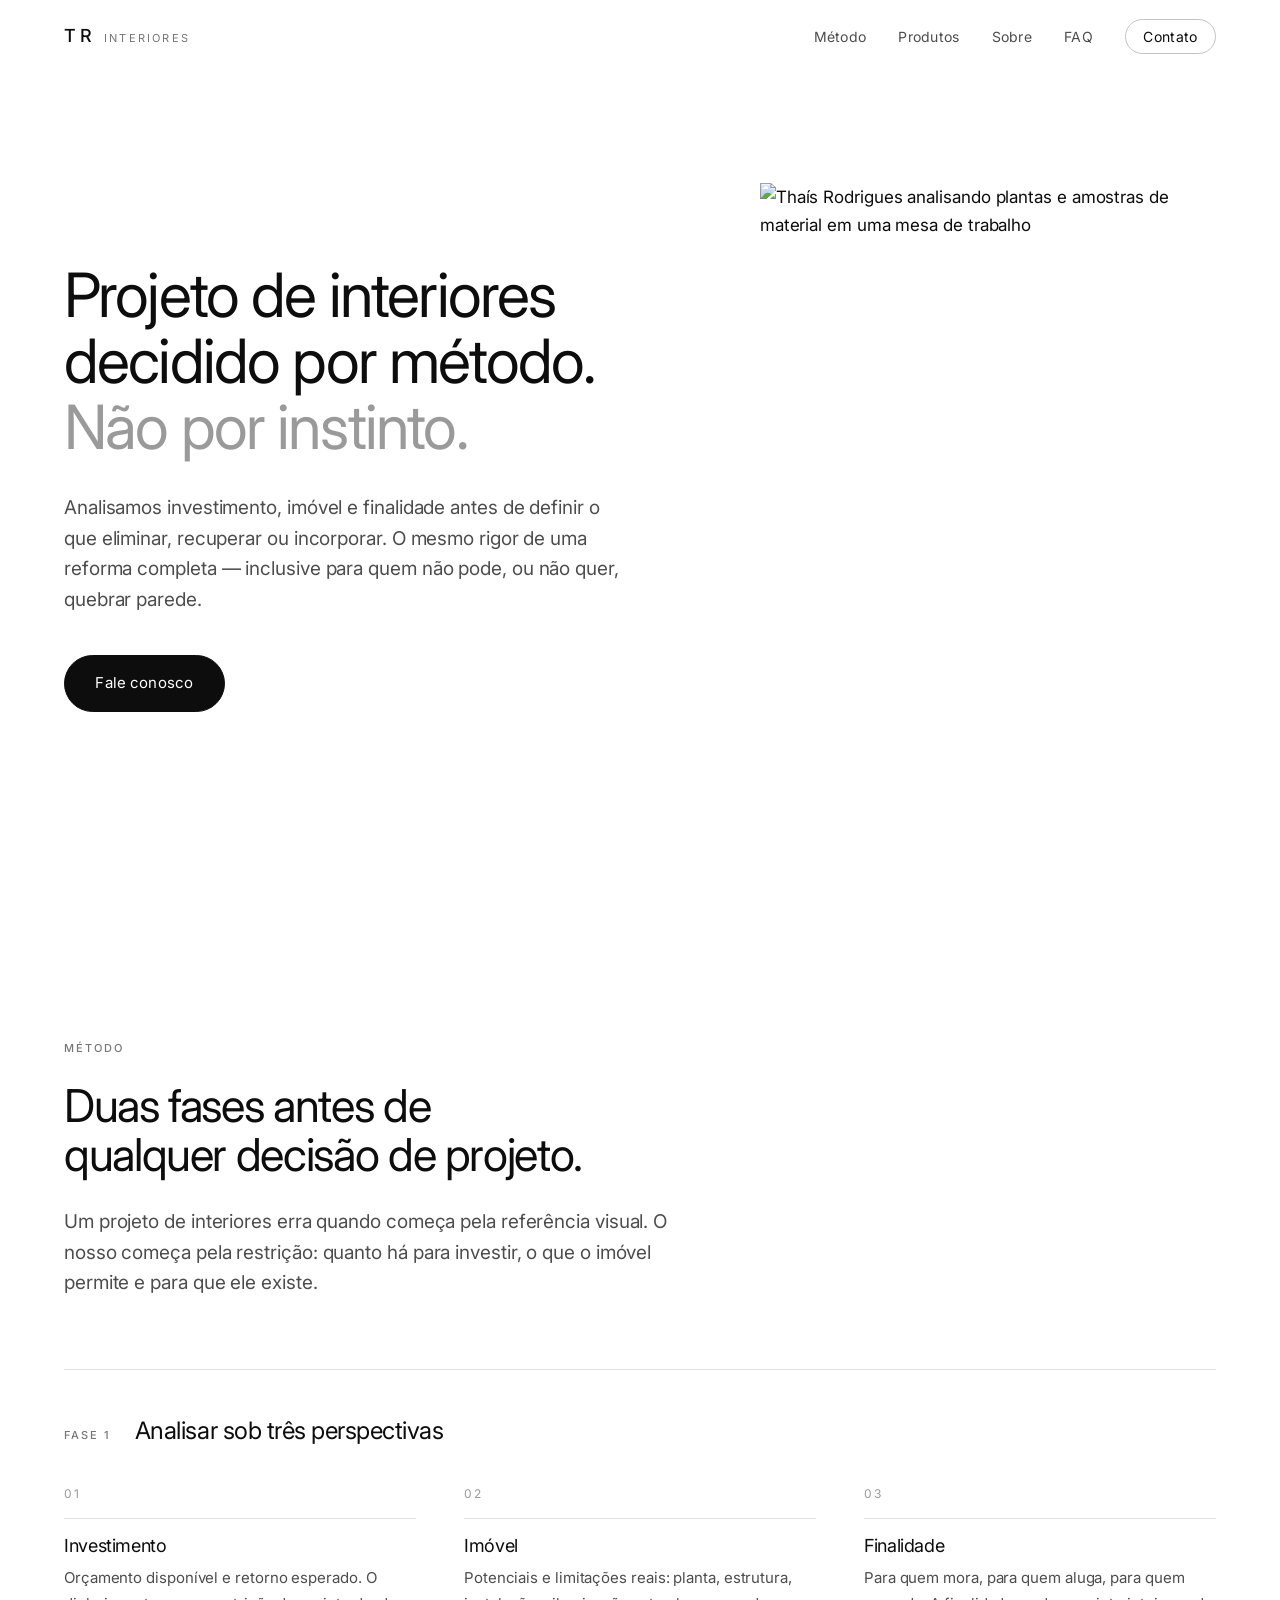
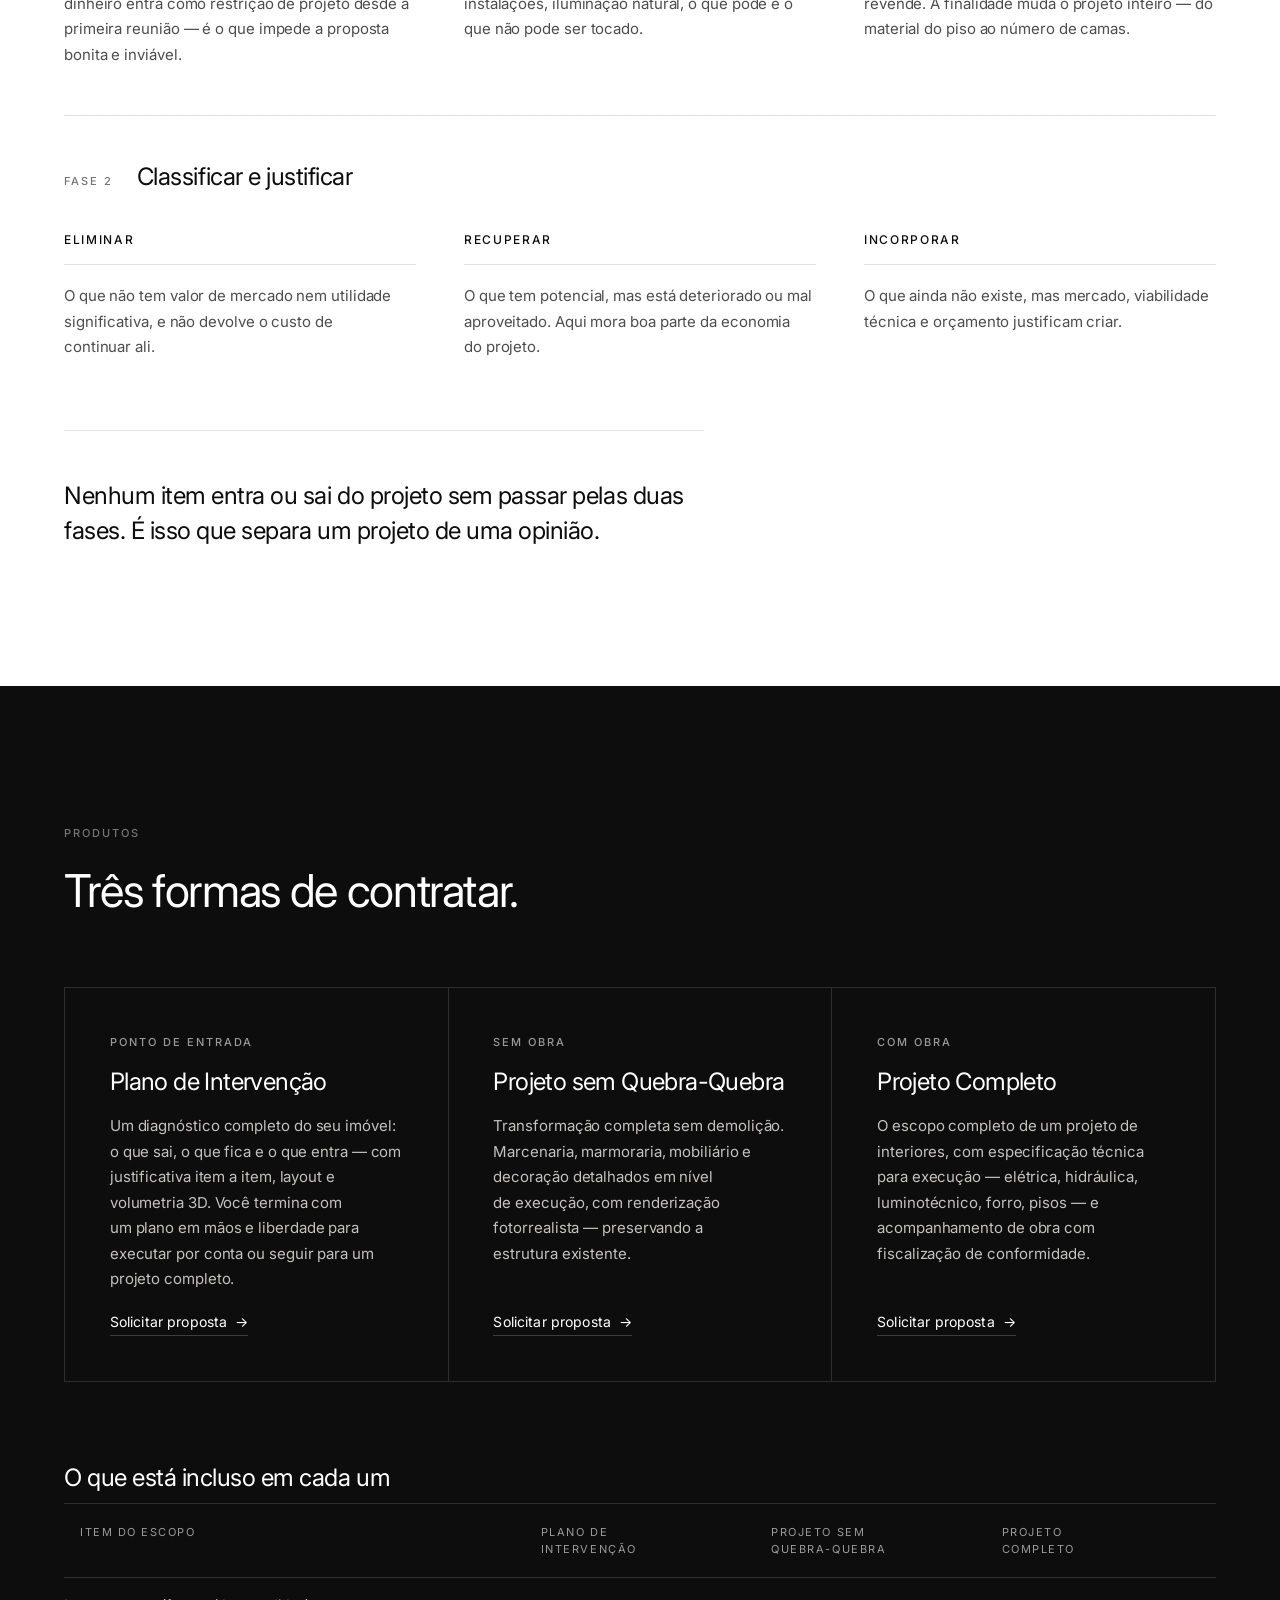
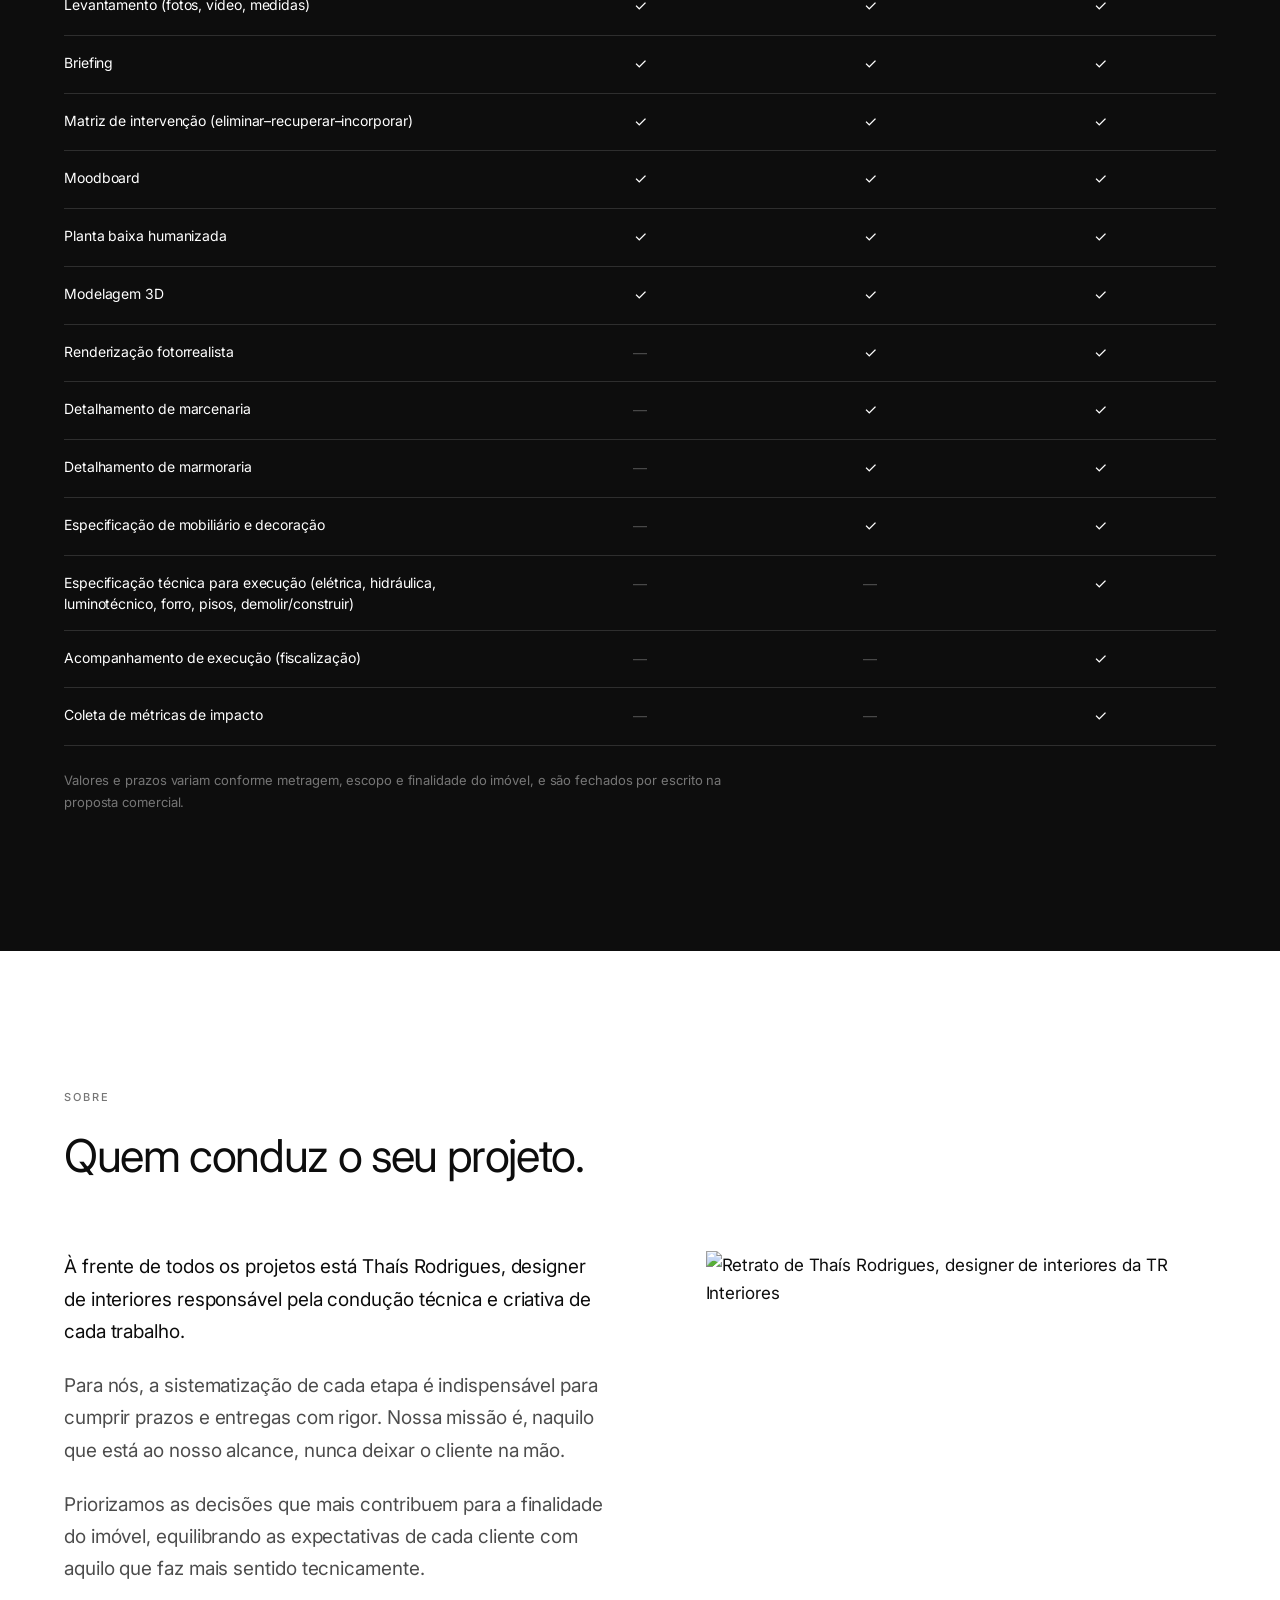
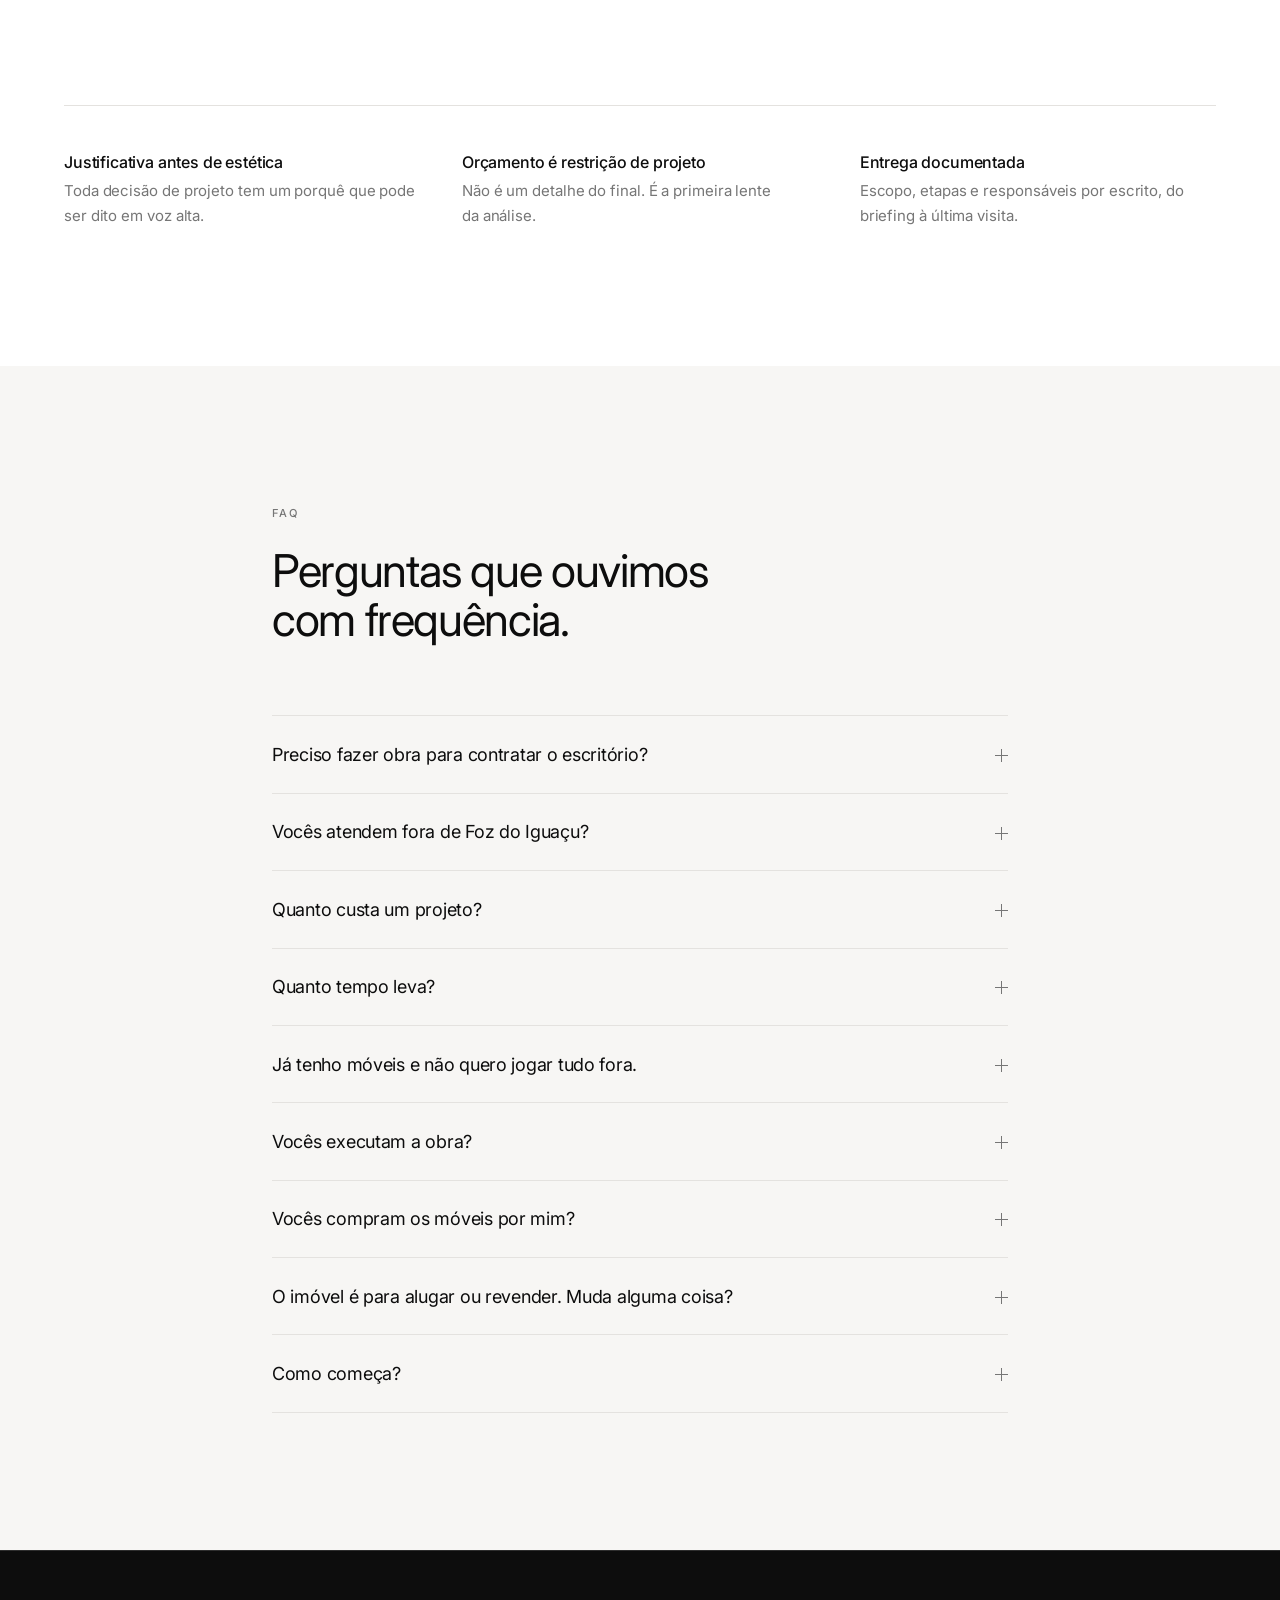
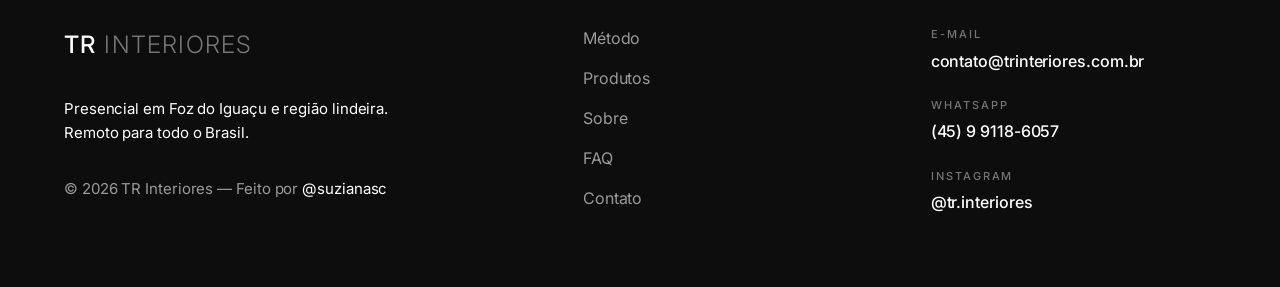
==== commit cf12cad1: "Fotos reais, qualificação de leads e texto da seção Sobre - Insere as fotos definitivas do hero e da" ====
--- a/index.html
+++ b/index.html
@@ -77,11 +77,8 @@
       </div>
     </div>
 
-    <!-- Substituir a div .foto por: <img src="assets/hero.jpg" alt="..."> -->
     <div class="hero__midia revelar">
-      <div class="foto foto--retrato" role="img" aria-label="Ambiente projetado pela TR Interiores">
-        <span class="foto__selo">TR</span>
-      </div>
+      <img src="assets/hero.jpg" alt="Thaís Rodrigues analisando plantas e amostras de material em uma mesa de trabalho" loading="eager">
     </div>
   </div>
 </section>
@@ -334,27 +331,23 @@
     <div class="sobre__grade">
       <div class="sobre__texto revelar">
         <p>
-          A TR Interiores é um escritório de design de interiores conduzido por
-          Thaís Rodrigues, com atuação presencial em Foz do Iguaçu e região lindeira e
-          atendimento remoto para todo o Brasil.
+          À frente de todos os projetos está Thaís Rodrigues, designer de interiores
+          responsável pela condução técnica e criativa de cada trabalho.
         </p>
         <p>
-          Atendemos proprietários e locatários de imóveis residenciais em processo de decorar
-          ou reformar — de quem quer morar melhor a quem prepara o imóvel para alugar ou revender.
-          O que muda entre um caso e outro não é o cuidado: é a finalidade, e ela entra na
-          análise desde o primeiro dia.
+          Para nós, a sistematização de cada etapa é indispensável para cumprir prazos e
+          entregas com rigor. Nossa missão é, naquilo que está ao nosso alcance, nunca
+          deixar o cliente na mão.
         </p>
         <p>
-          Trabalhamos com escopo escrito, entregas nomeadas e prazos combinados. Você sempre
-          sabe em que etapa está, o que já foi entregue e o que vem a seguir.
+          Priorizamos as decisões que mais contribuem para a finalidade do imóvel,
+          equilibrando as expectativas de cada cliente com aquilo que faz mais sentido
+          tecnicamente.
         </p>
       </div>
 
-      <!-- Substituir a div .foto por: <img src="assets/sobre.jpg" alt="..."> -->
       <div class="sobre__midia revelar">
-        <div class="foto foto--paisagem" role="img" aria-label="Escritório TR Interiores">
-          <span class="foto__selo">TR</span>
-        </div>
+        <img src="assets/sobre.jpg" alt="Retrato de Thaís Rodrigues, designer de interiores da TR Interiores" loading="lazy">
       </div>
     </div>
 
--- a/styles.css
+++ b/styles.css
@@ -339,34 +339,15 @@
 .link-seta--claro { color: var(--branco); border-bottom-color: #3d3d3d; }
 
 /* --------------------------- 6. Fotos ------------------------------ */
-/* Placeholders neutros: trocar por <img> quando houver fotografia. */
-.foto {
-  position: relative;
+.hero__midia img,
+.sobre__midia img {
+  display: block;
   width: 100%;
-  background:
-    linear-gradient(135deg, var(--cinza-100) 0%, var(--cinza-200) 45%, var(--cinza-300) 100%);
-  display: grid;
-  place-items: center;
-  overflow: hidden;
-}
-.foto::after {
-  content: "";
-  position: absolute;
-  inset: 0;
-  background: repeating-linear-gradient(
-    135deg, rgba(255,255,255,0.5) 0 1px, transparent 1px 9px);
-  opacity: 0.5;
-}
-.foto__selo {
-  position: relative;
-  z-index: 1;
-  font-size: 0.75rem;
-  letter-spacing: 0.4em;
-  text-transform: uppercase;
-  color: var(--cinza-500);
-}
-.foto--retrato  { aspect-ratio: 3 / 4; }
-.foto--paisagem { aspect-ratio: 4 / 3; }
+  height: auto;
+  object-fit: cover;
+}
+.hero__midia img  { aspect-ratio: 3 / 4; }
+.sobre__midia img { aspect-ratio: 4 / 3; }
 
 /* ----------------------------- 7. Hero ----------------------------- */
 /* Ocupa a altura útil da janela e centraliza o conteúdo verticalmente,
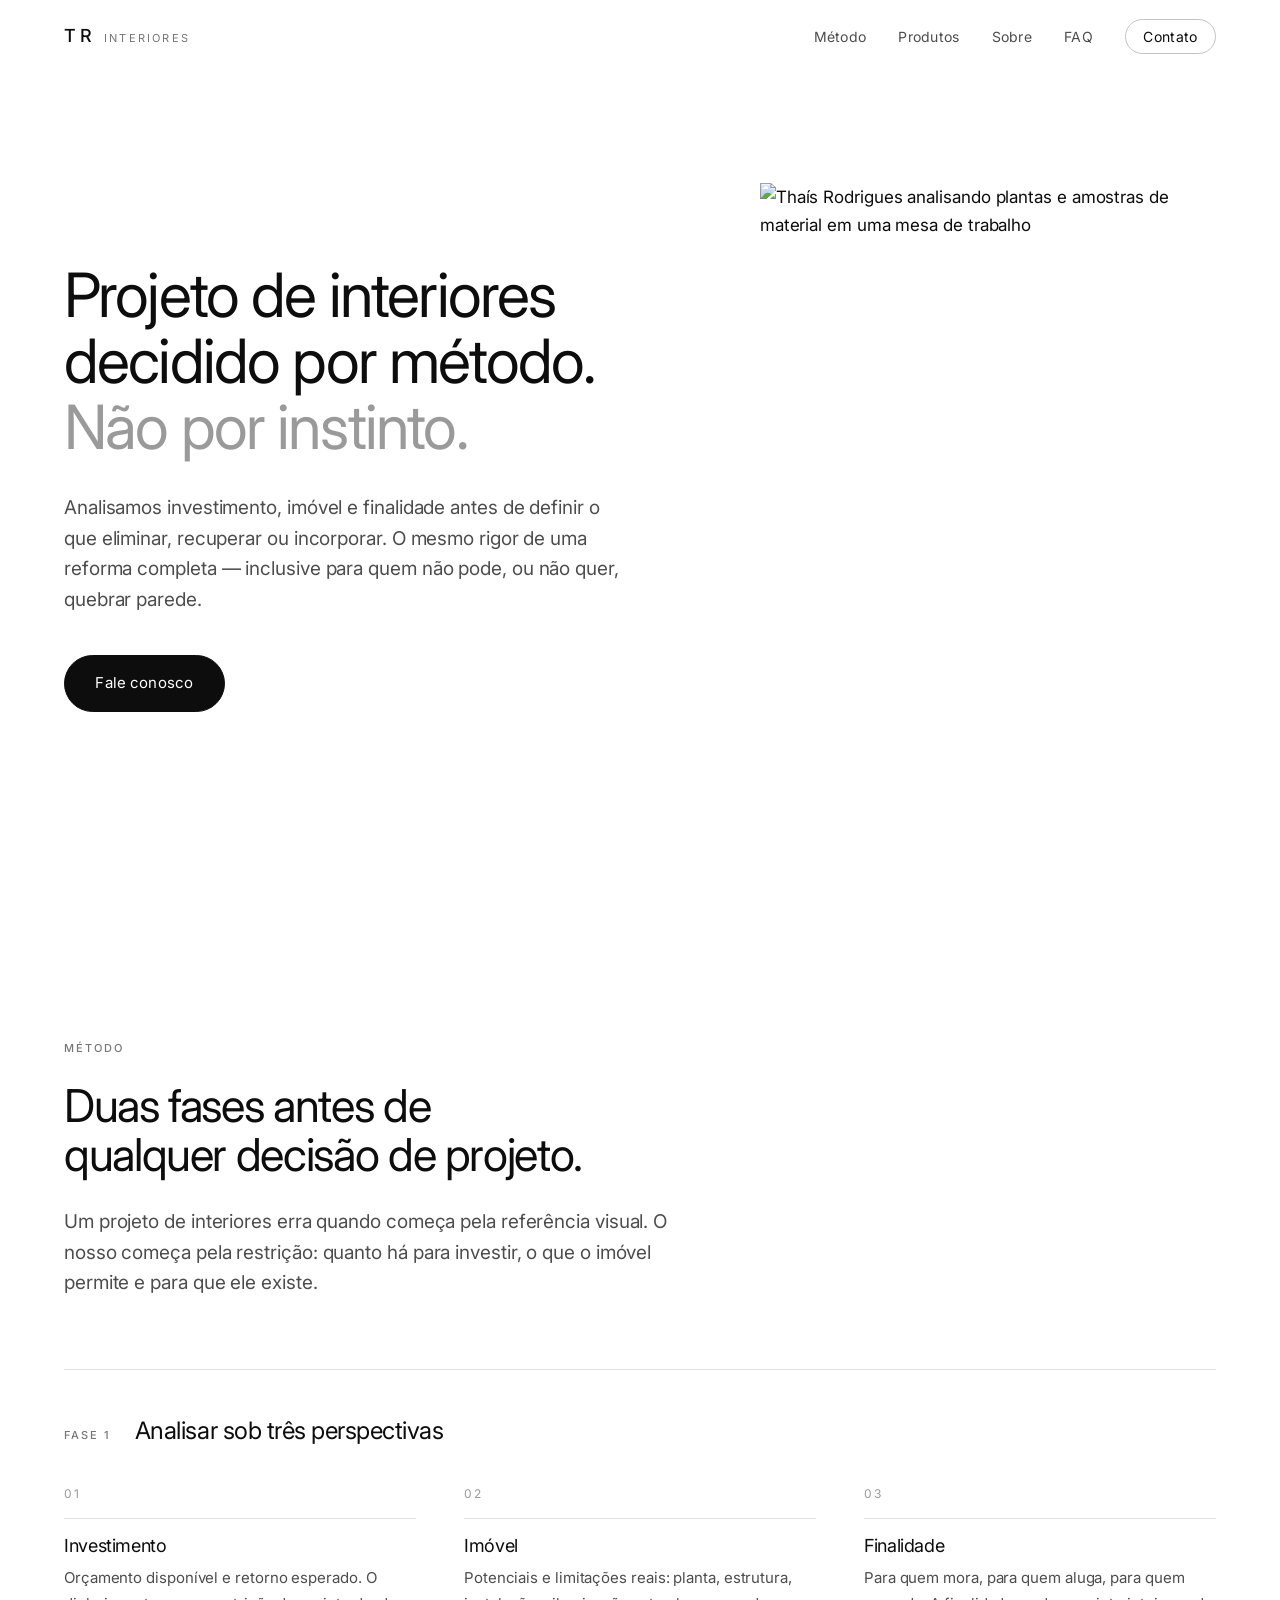
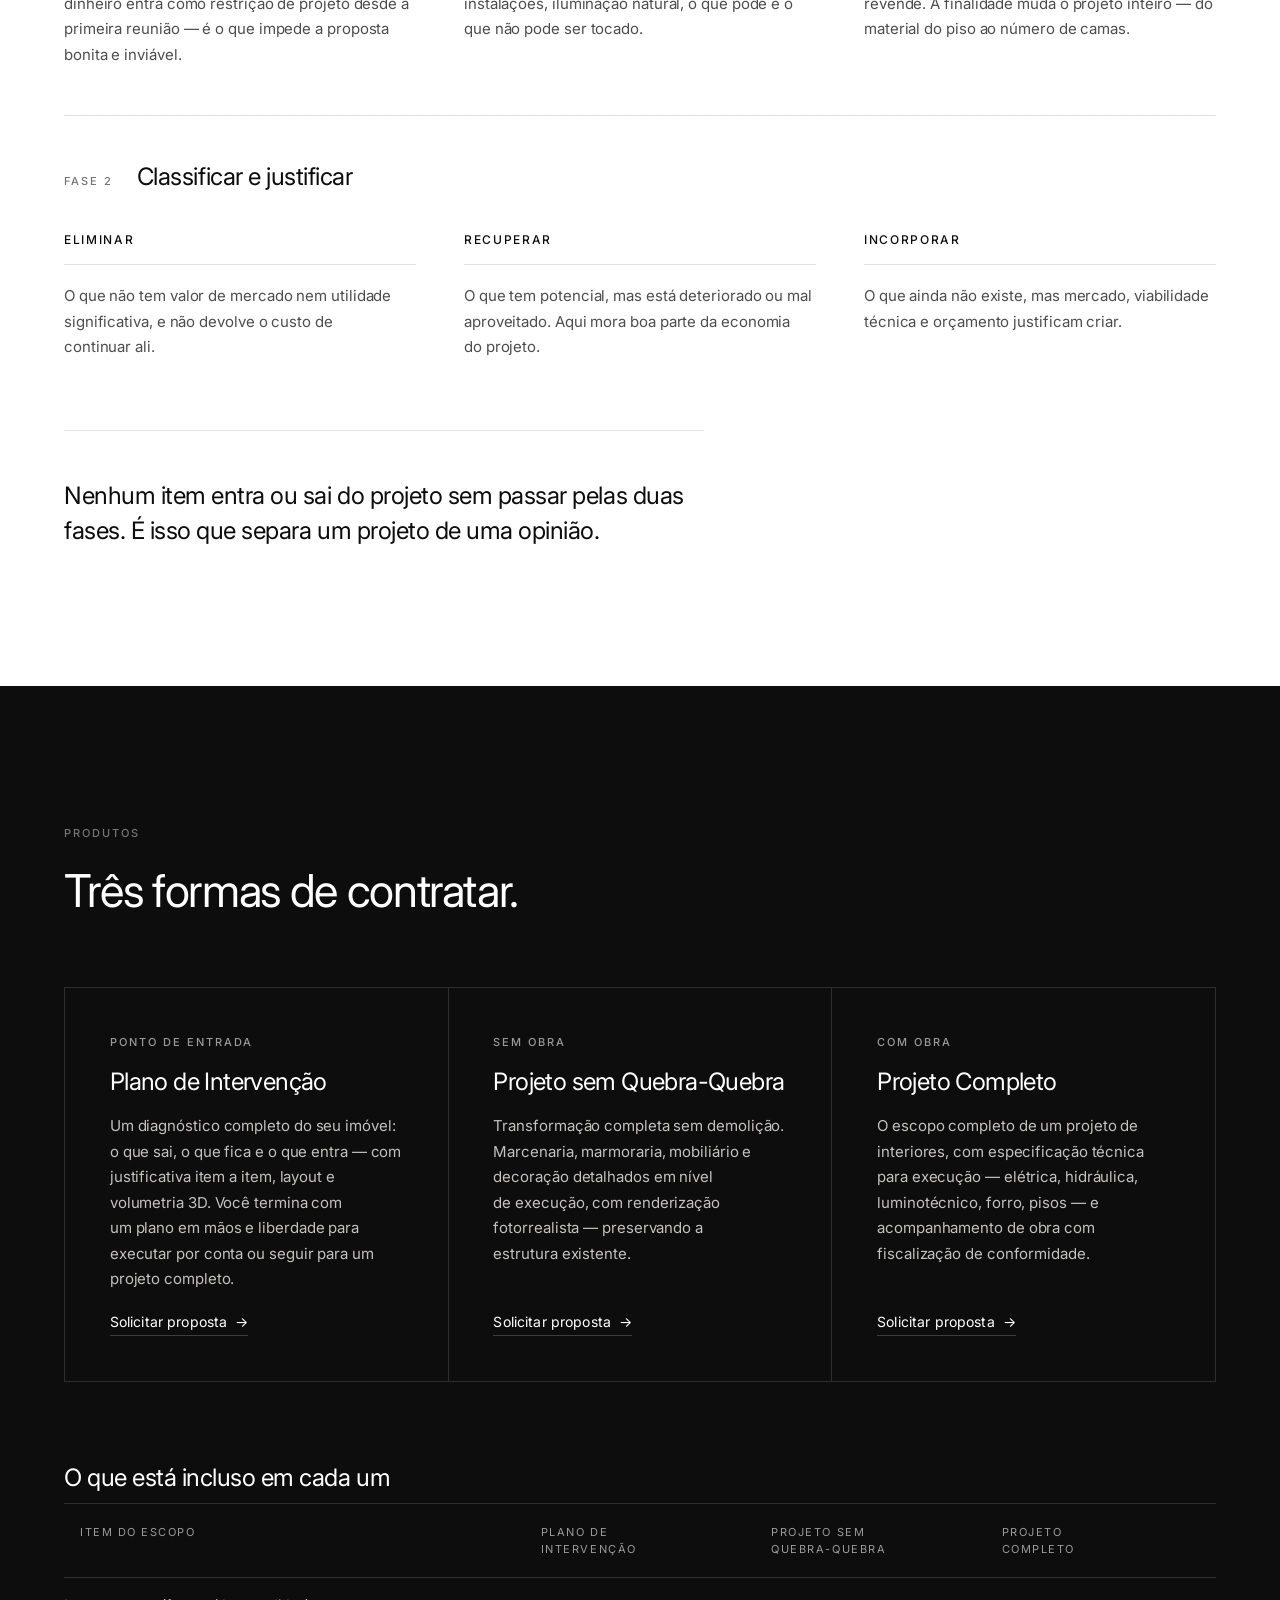
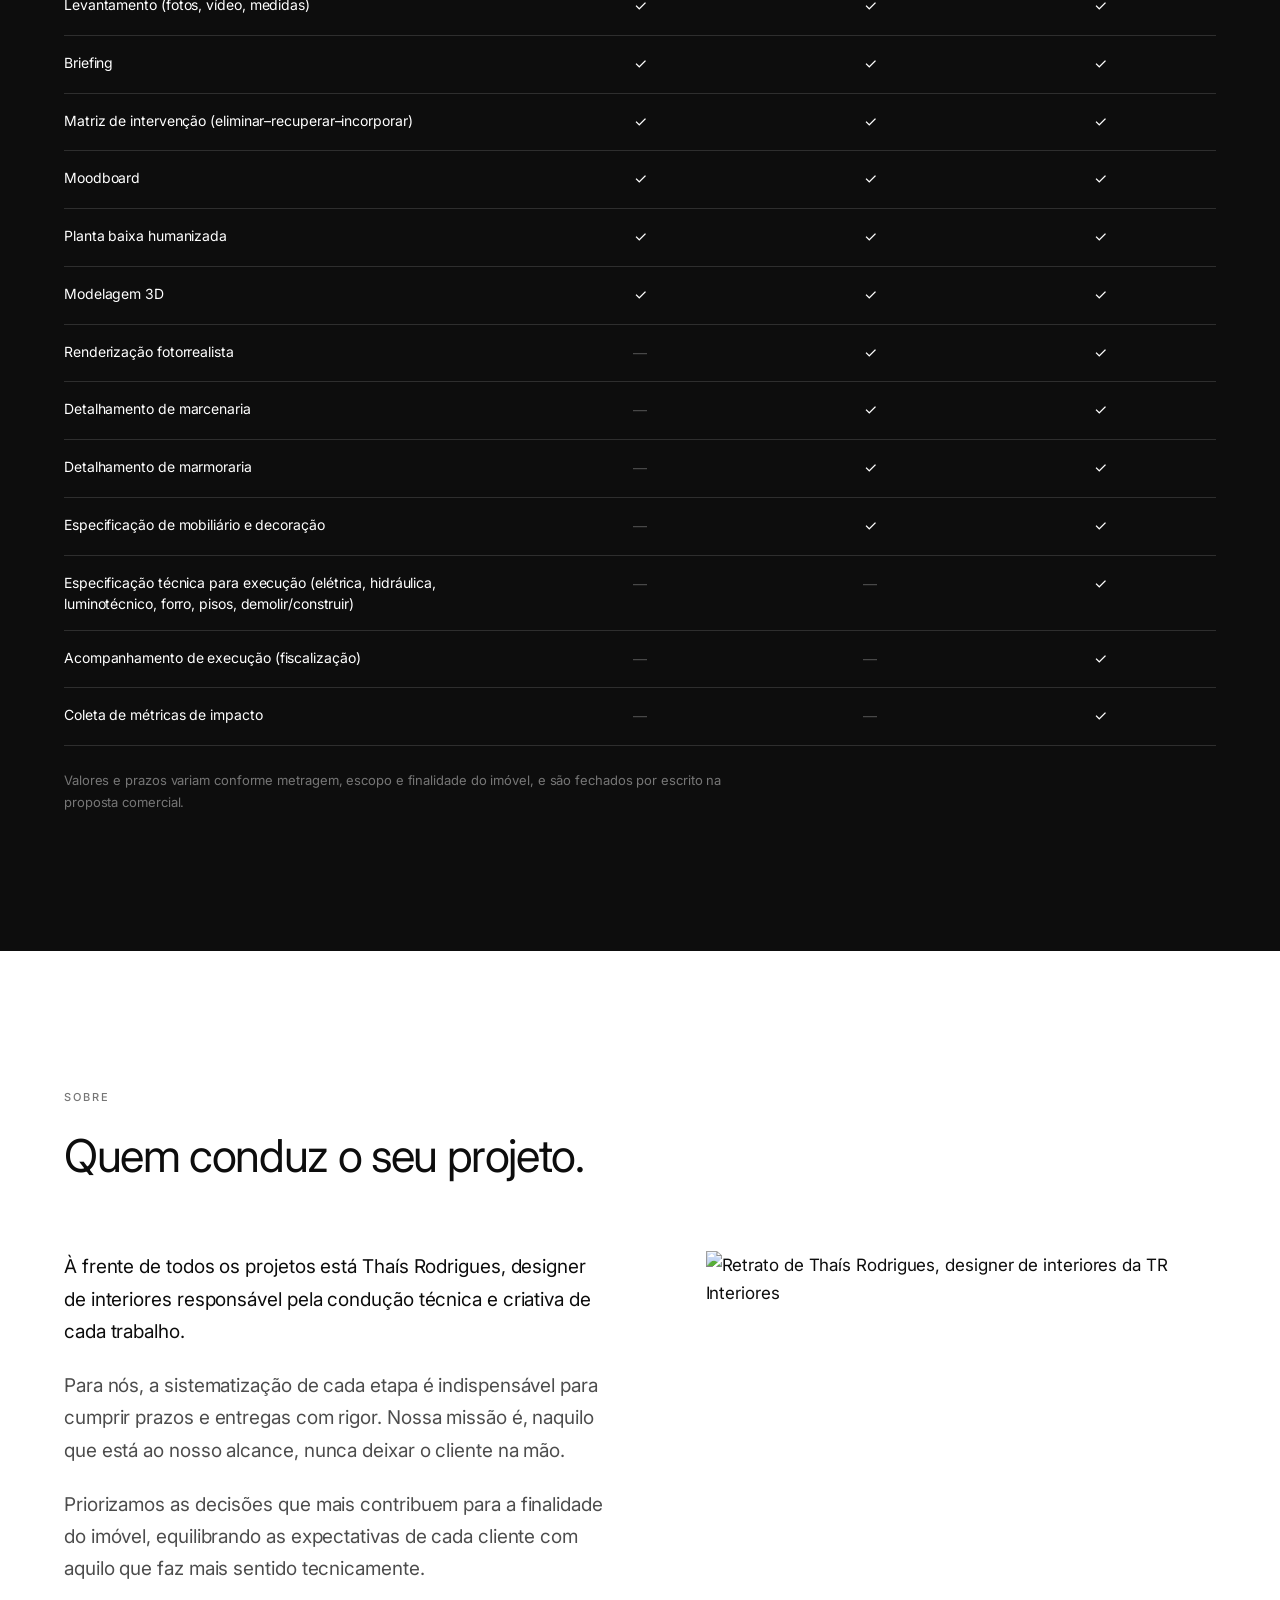
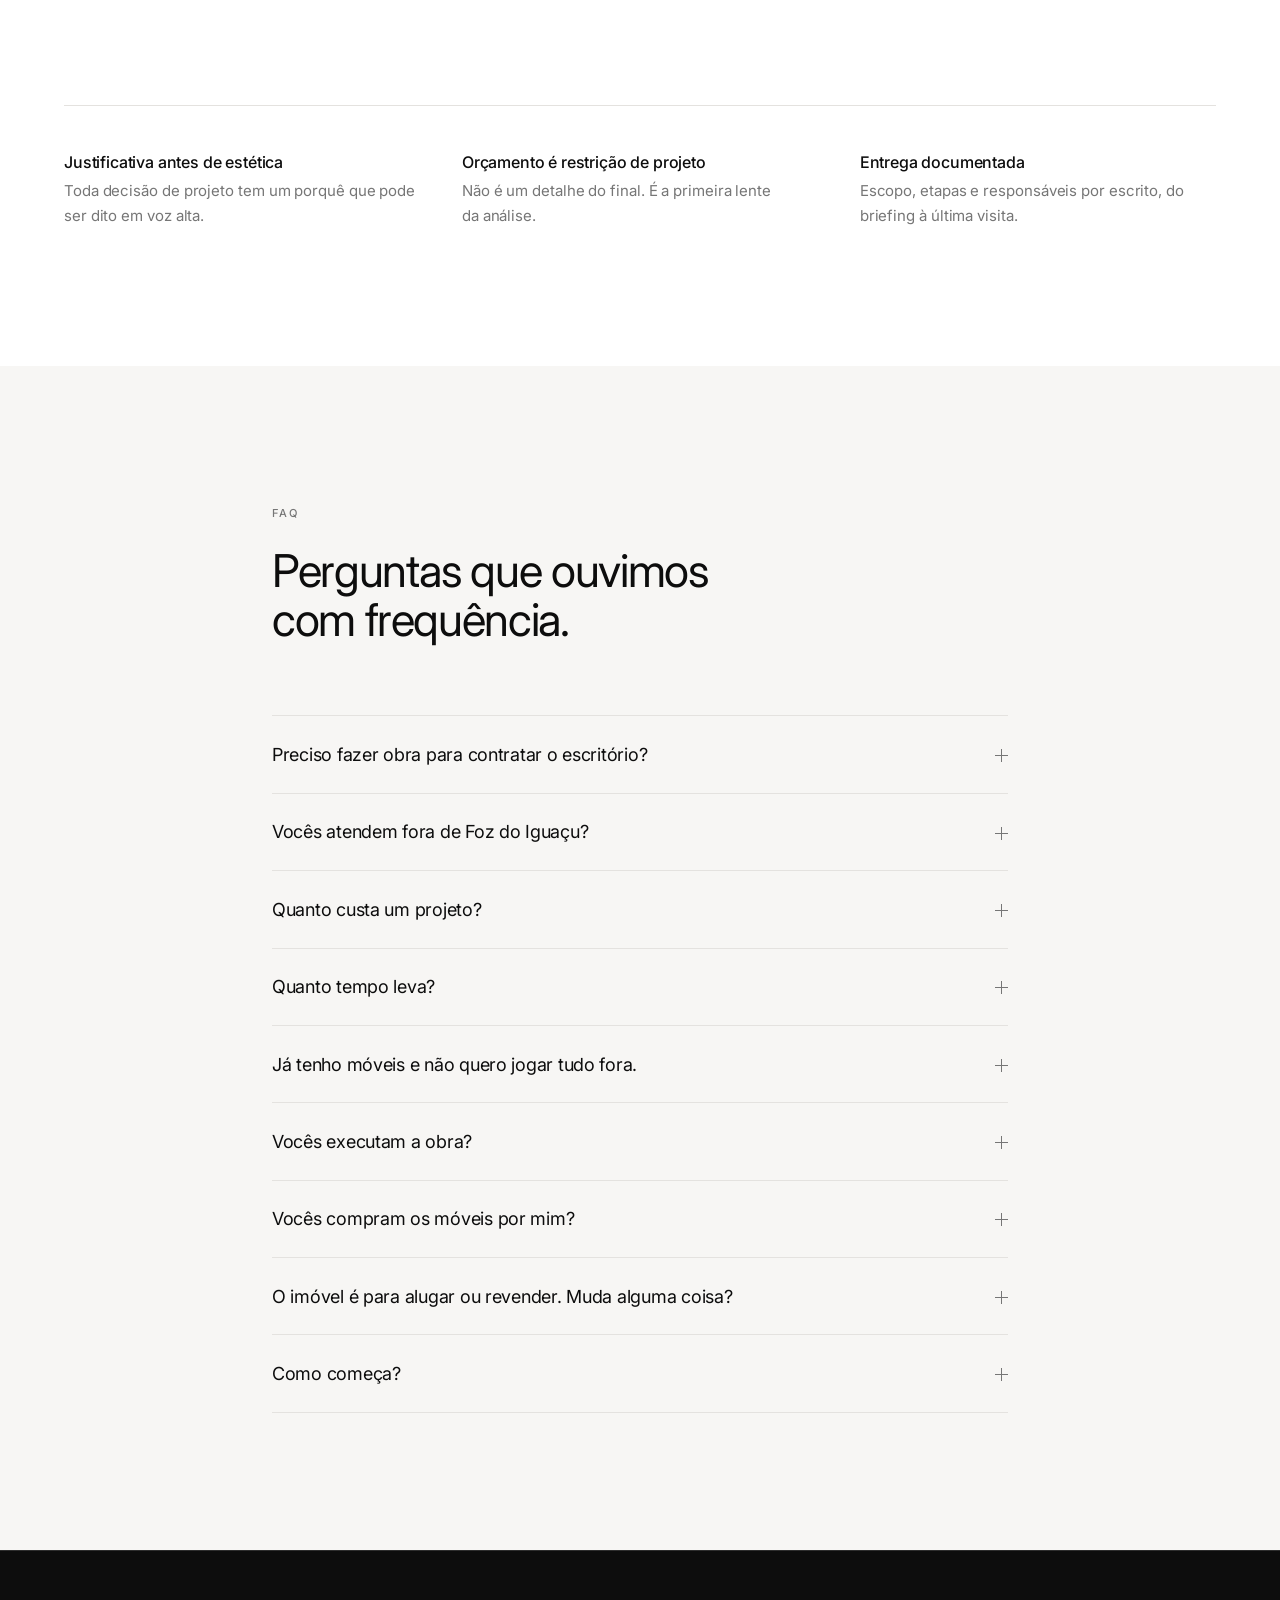
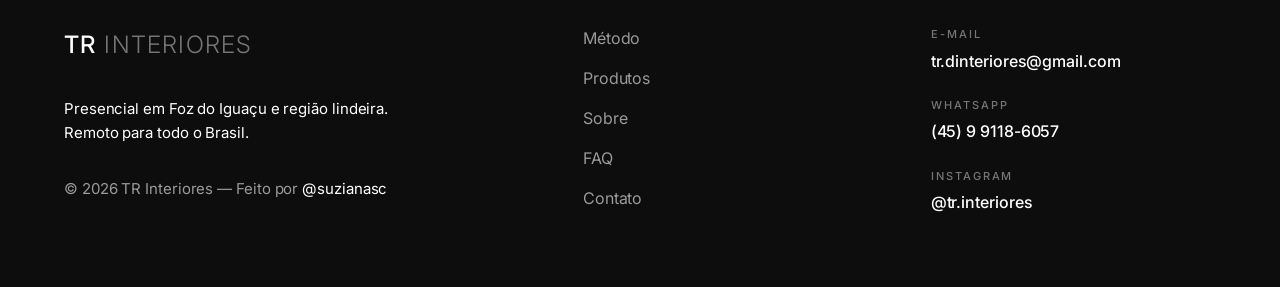
==== commit f43cf54b: "Corrige e-mail exibido para bater com o destino real do formulário O rodapé mostrava contato@trinter" ====
--- a/index.html
+++ b/index.html
@@ -521,7 +521,7 @@
     <dl class="rodape__contato">
       <div class="rodape__canal">
         <dt>E-mail</dt>
-        <dd><a href="mailto:contato@trinteriores.com.br">contato@trinteriores.com.br</a></dd>
+        <dd><a href="mailto:tr.dinteriores@gmail.com">tr.dinteriores@gmail.com</a></dd>
       </div>
       <div class="rodape__canal">
         <dt>WhatsApp</dt>
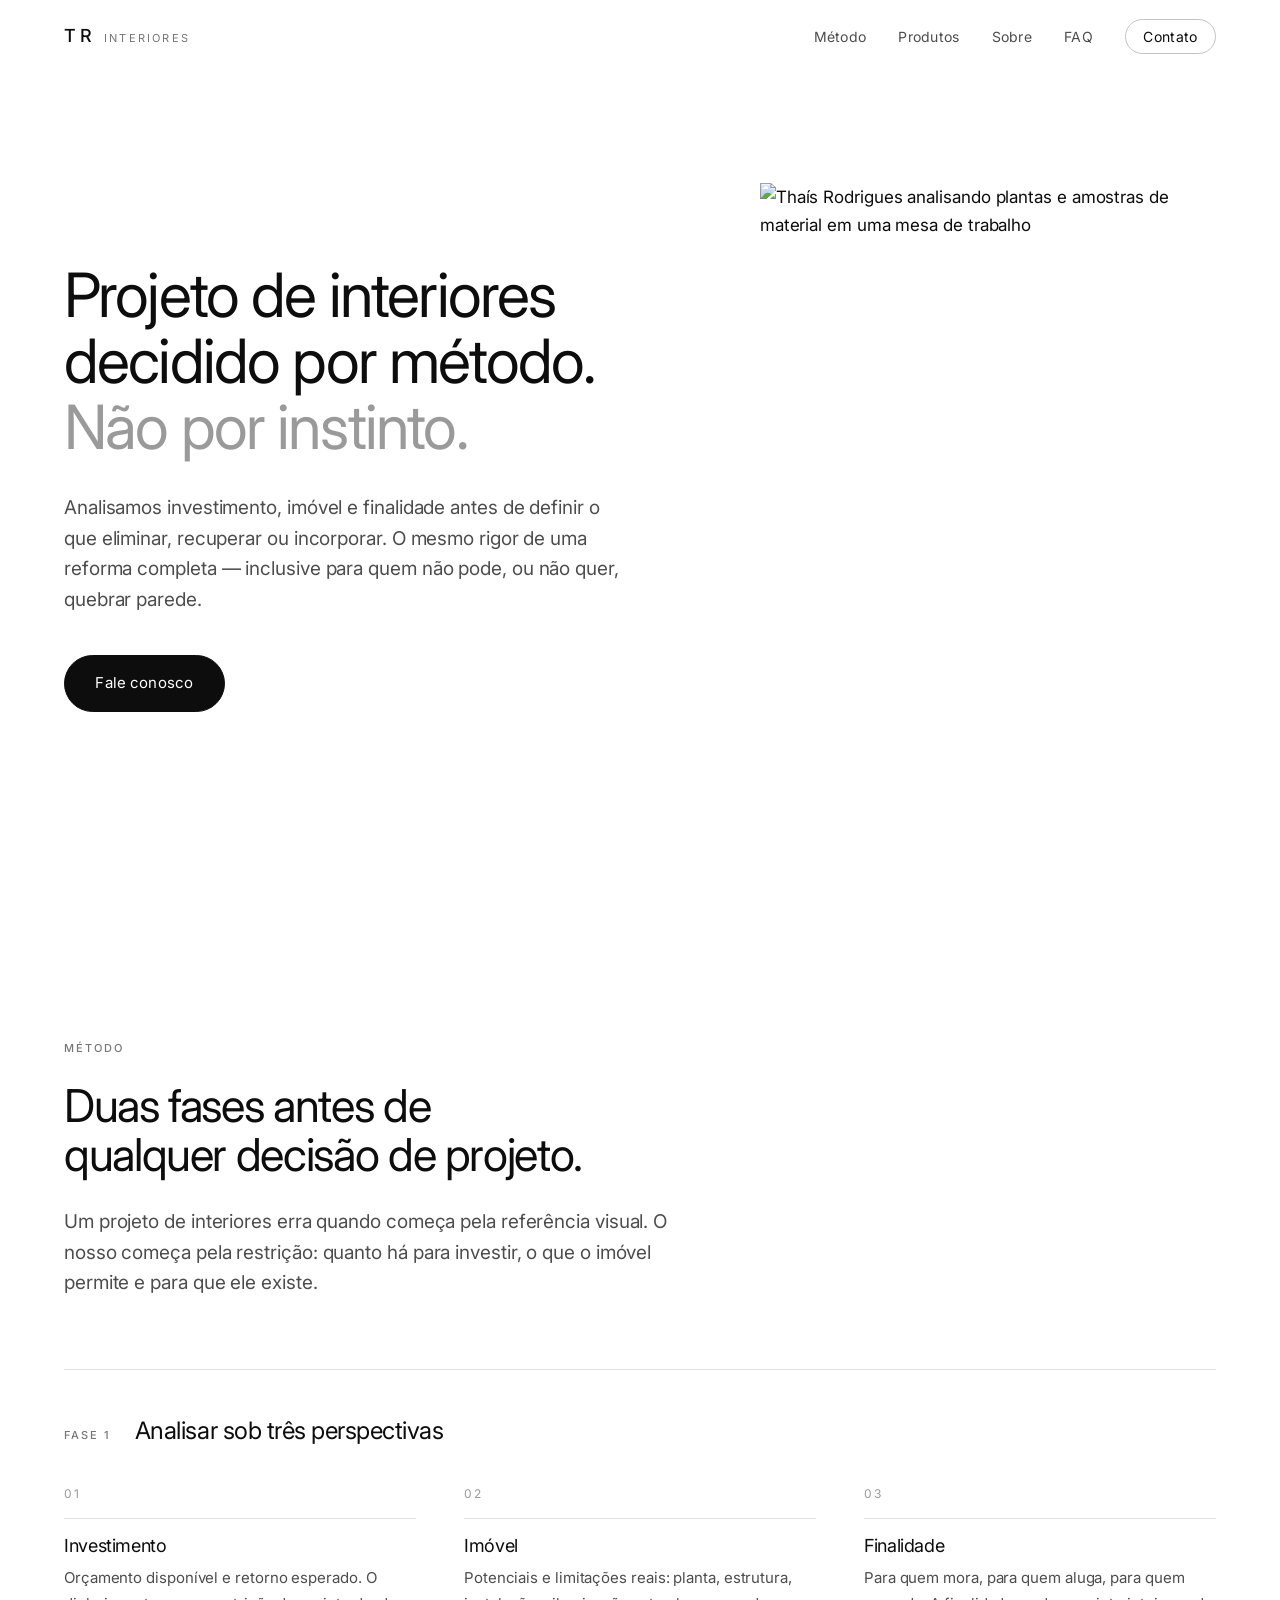
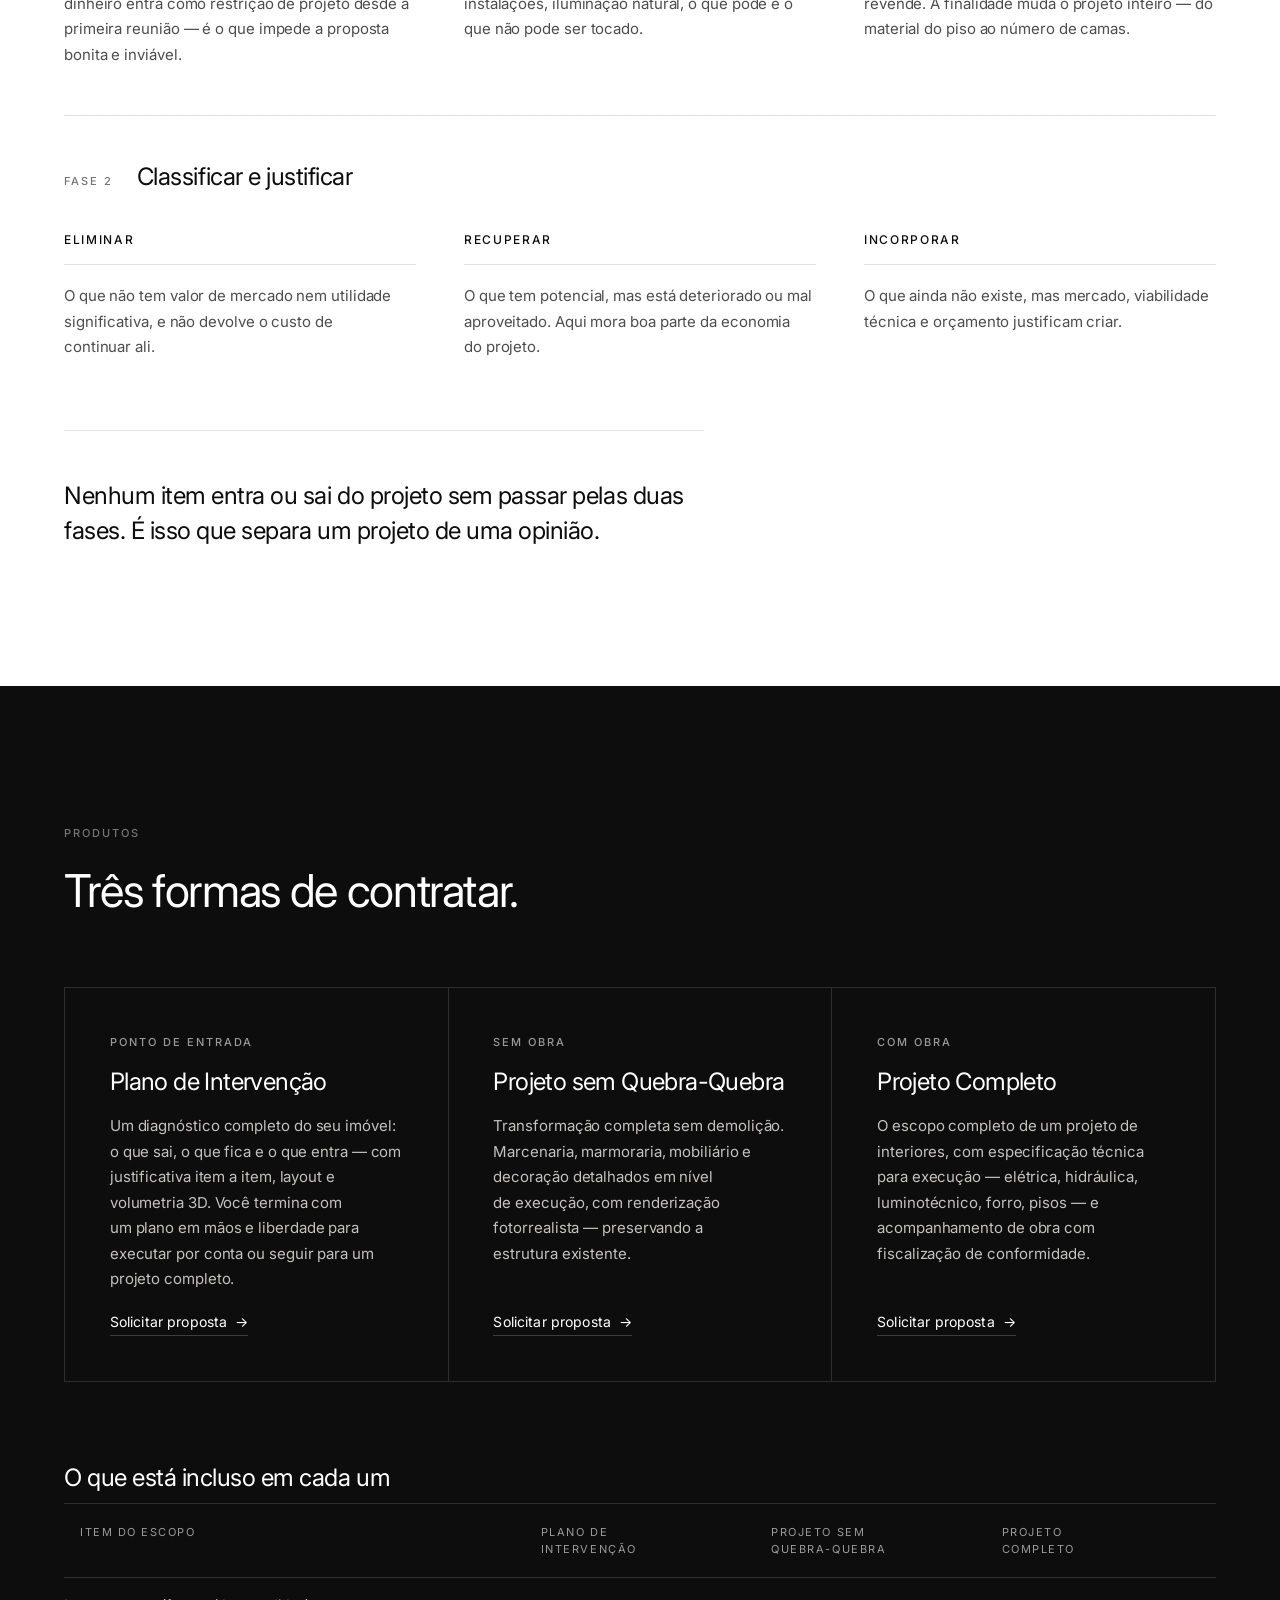
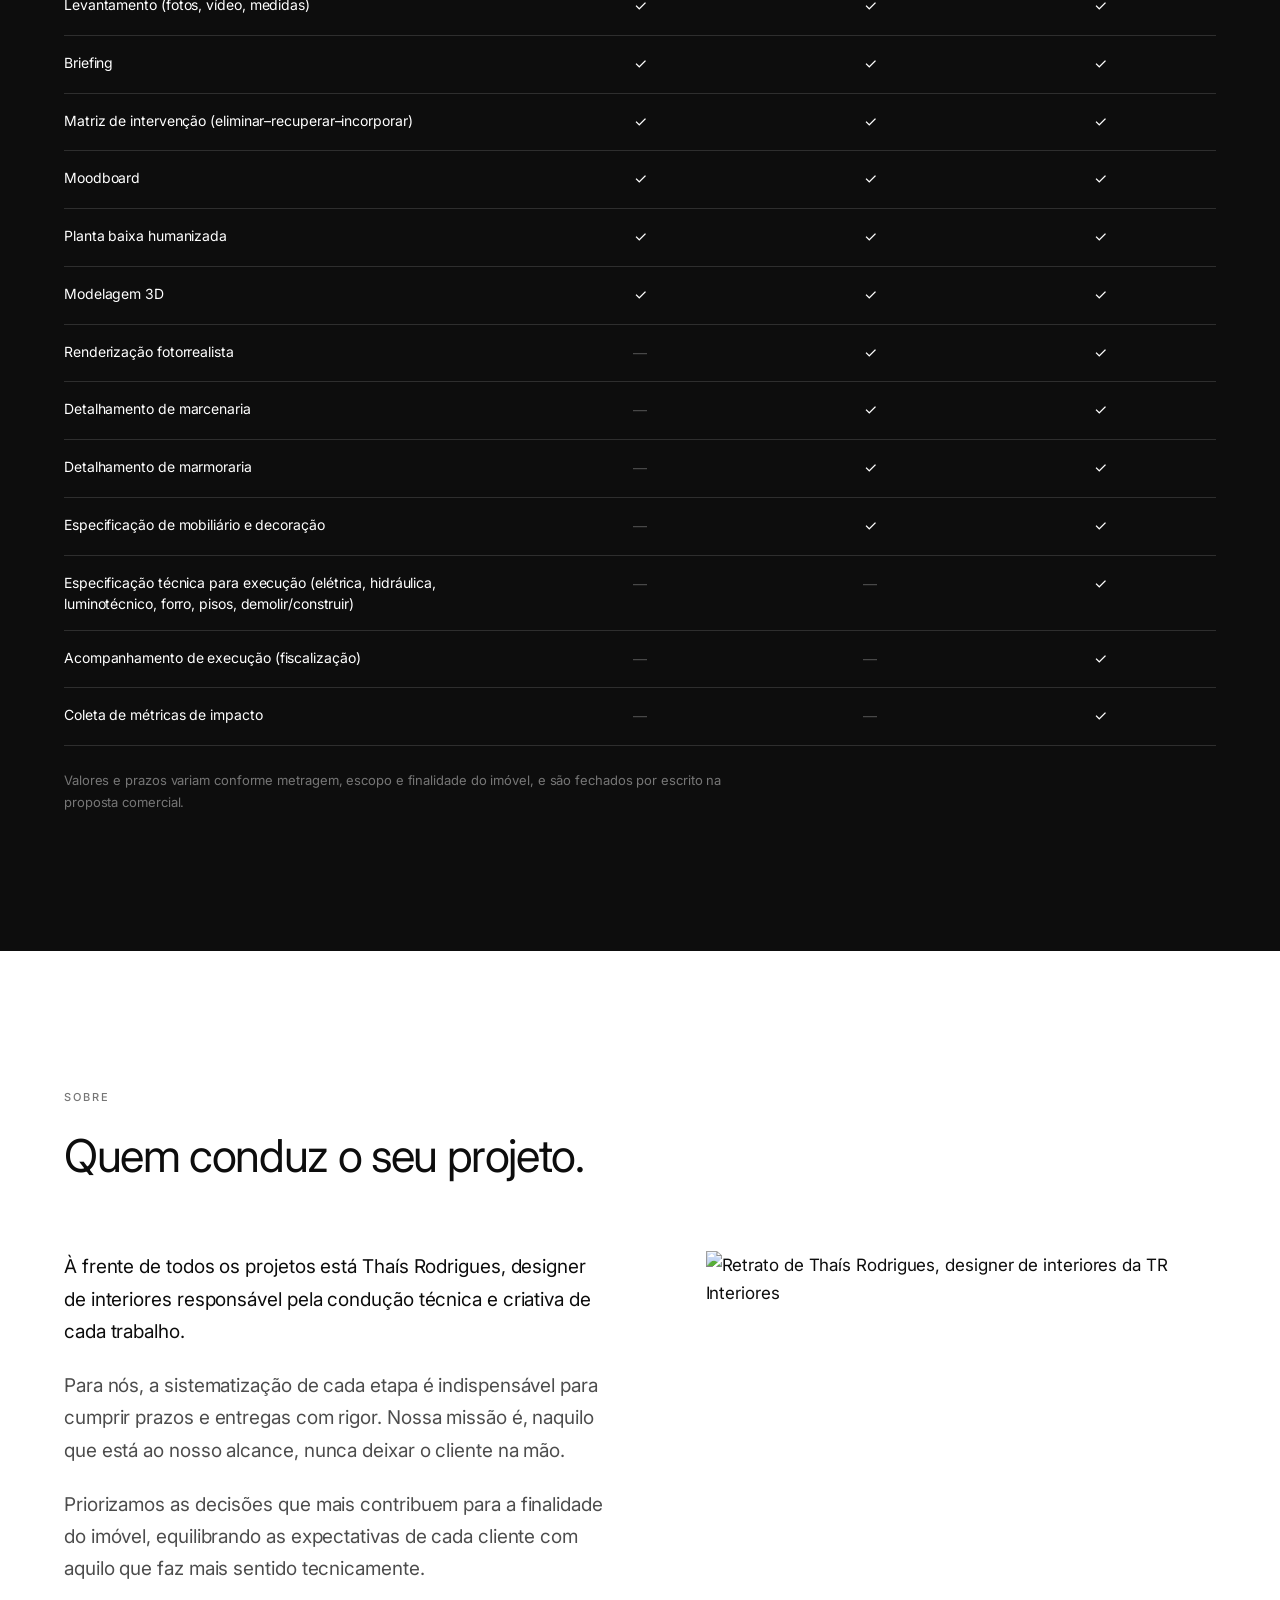
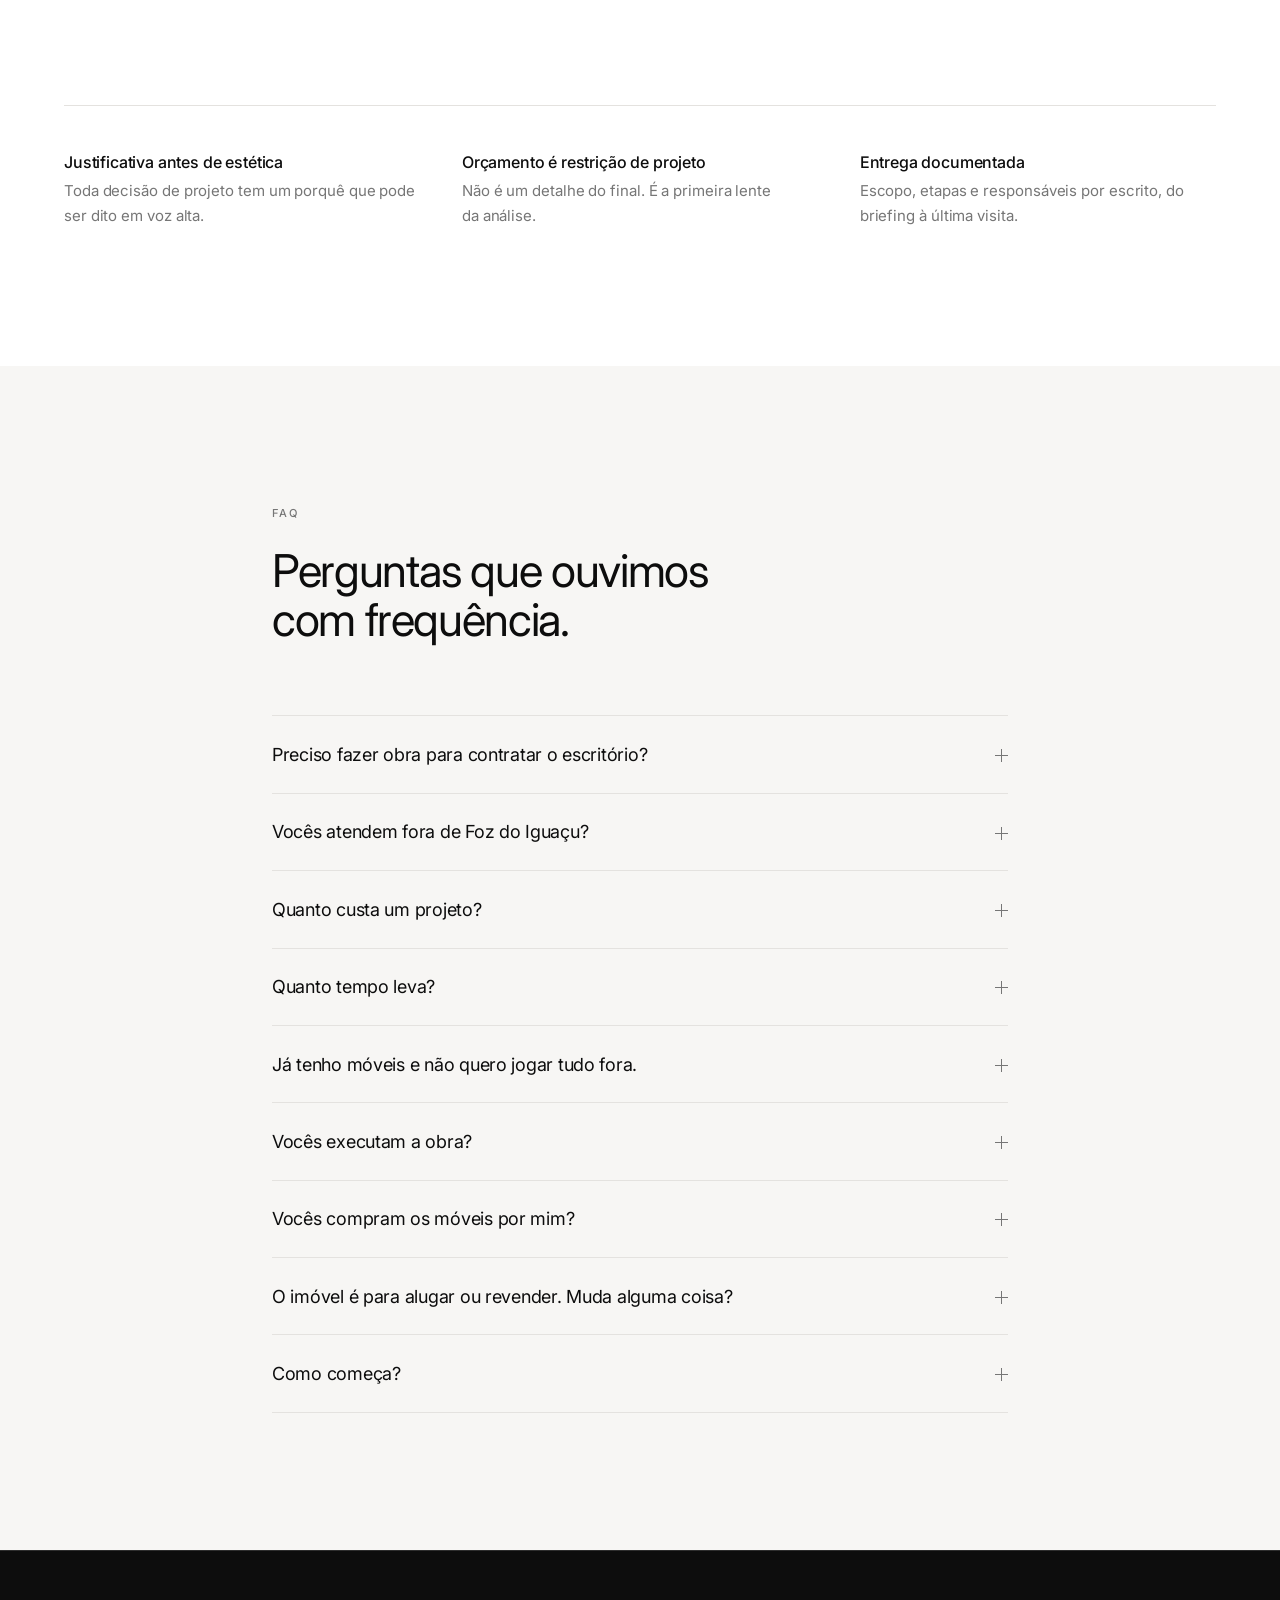
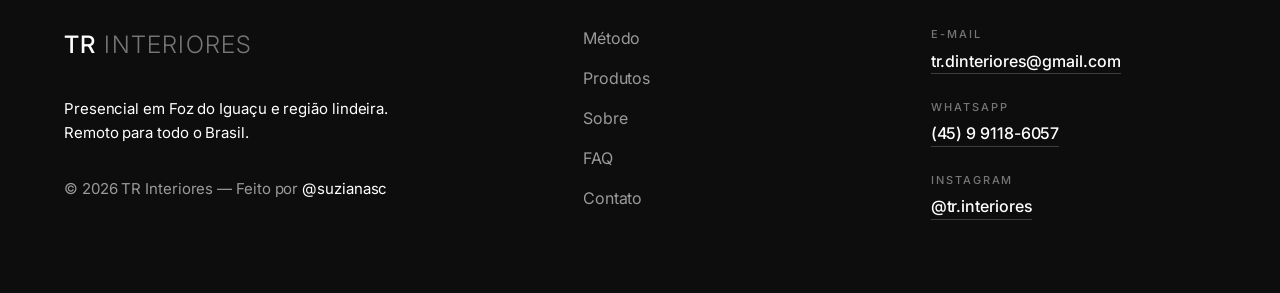
==== commit 8440451d: "URLs limpas, correção de rolagem ao recarregar e links do rodapé - Adiciona vercel.json com cleanUrl" ====
--- a/index.html
+++ b/index.html
@@ -43,7 +43,7 @@
         <li><a href="#produtos">Produtos</a></li>
         <li><a href="#sobre">Sobre</a></li>
         <li><a href="#faq">FAQ</a></li>
-        <li><a href="contato.html" class="nav__cta">Contato</a></li>
+        <li><a href="/contato" class="nav__cta">Contato</a></li>
       </ul>
     </nav>
 
@@ -73,7 +73,7 @@
       </p>
 
       <div class="hero__acoes revelar">
-        <a href="contato.html" class="botao botao--escuro">Fale conosco</a>
+        <a href="/contato" class="botao botao--escuro">Fale conosco</a>
       </div>
     </div>
 
@@ -185,7 +185,7 @@
           justificativa item a item, layout e volumetria 3D. Você termina com um plano
           em mãos e liberdade para executar por conta ou seguir para um projeto completo.
         </p>
-        <a class="link-seta link-seta--claro" href="contato.html">Solicitar proposta</a>
+        <a class="link-seta link-seta--claro" href="/contato">Solicitar proposta</a>
       </article>
 
       <article class="produto revelar">
@@ -196,7 +196,7 @@
           decoração detalhados em nível de execução, com renderização fotorrealista —
           preservando a estrutura existente.
         </p>
-        <a class="link-seta link-seta--claro" href="contato.html">Solicitar proposta</a>
+        <a class="link-seta link-seta--claro" href="/contato">Solicitar proposta</a>
       </article>
 
       <article class="produto revelar">
@@ -207,7 +207,7 @@
           execução — elétrica, hidráulica, luminotécnico, forro, pisos — e acompanhamento
           de obra com fiscalização de conformidade.
         </p>
-        <a class="link-seta link-seta--claro" href="contato.html">Solicitar proposta</a>
+        <a class="link-seta link-seta--claro" href="/contato">Solicitar proposta</a>
       </article>
     </div>
 
@@ -515,7 +515,7 @@
       <a href="#produtos">Produtos</a>
       <a href="#sobre">Sobre</a>
       <a href="#faq">FAQ</a>
-      <a href="contato.html">Contato</a>
+      <a href="/contato">Contato</a>
     </nav>
 
     <dl class="rodape__contato">
--- a/styles.css
+++ b/styles.css
@@ -865,8 +865,13 @@
   color: var(--branco);
   overflow-wrap: break-word; /* o e-mail é longo e a coluna, estreita */
 }
-.rodape__canal dd a { transition: color 200ms ease; }
-.rodape__canal dd a:hover { color: var(--cinza-400); }
+.rodape__canal dd a {
+  display: inline-block;
+  border-bottom: 1px solid #3d3d3d;
+  padding-bottom: 1px;
+  transition: color 200ms ease, border-color 200ms ease;
+}
+.rodape__canal dd a:hover { color: var(--cinza-400); border-color: var(--cinza-400); }
 
 /* -------------------------- 15. Revelação -------------------------- */
 .revelar {
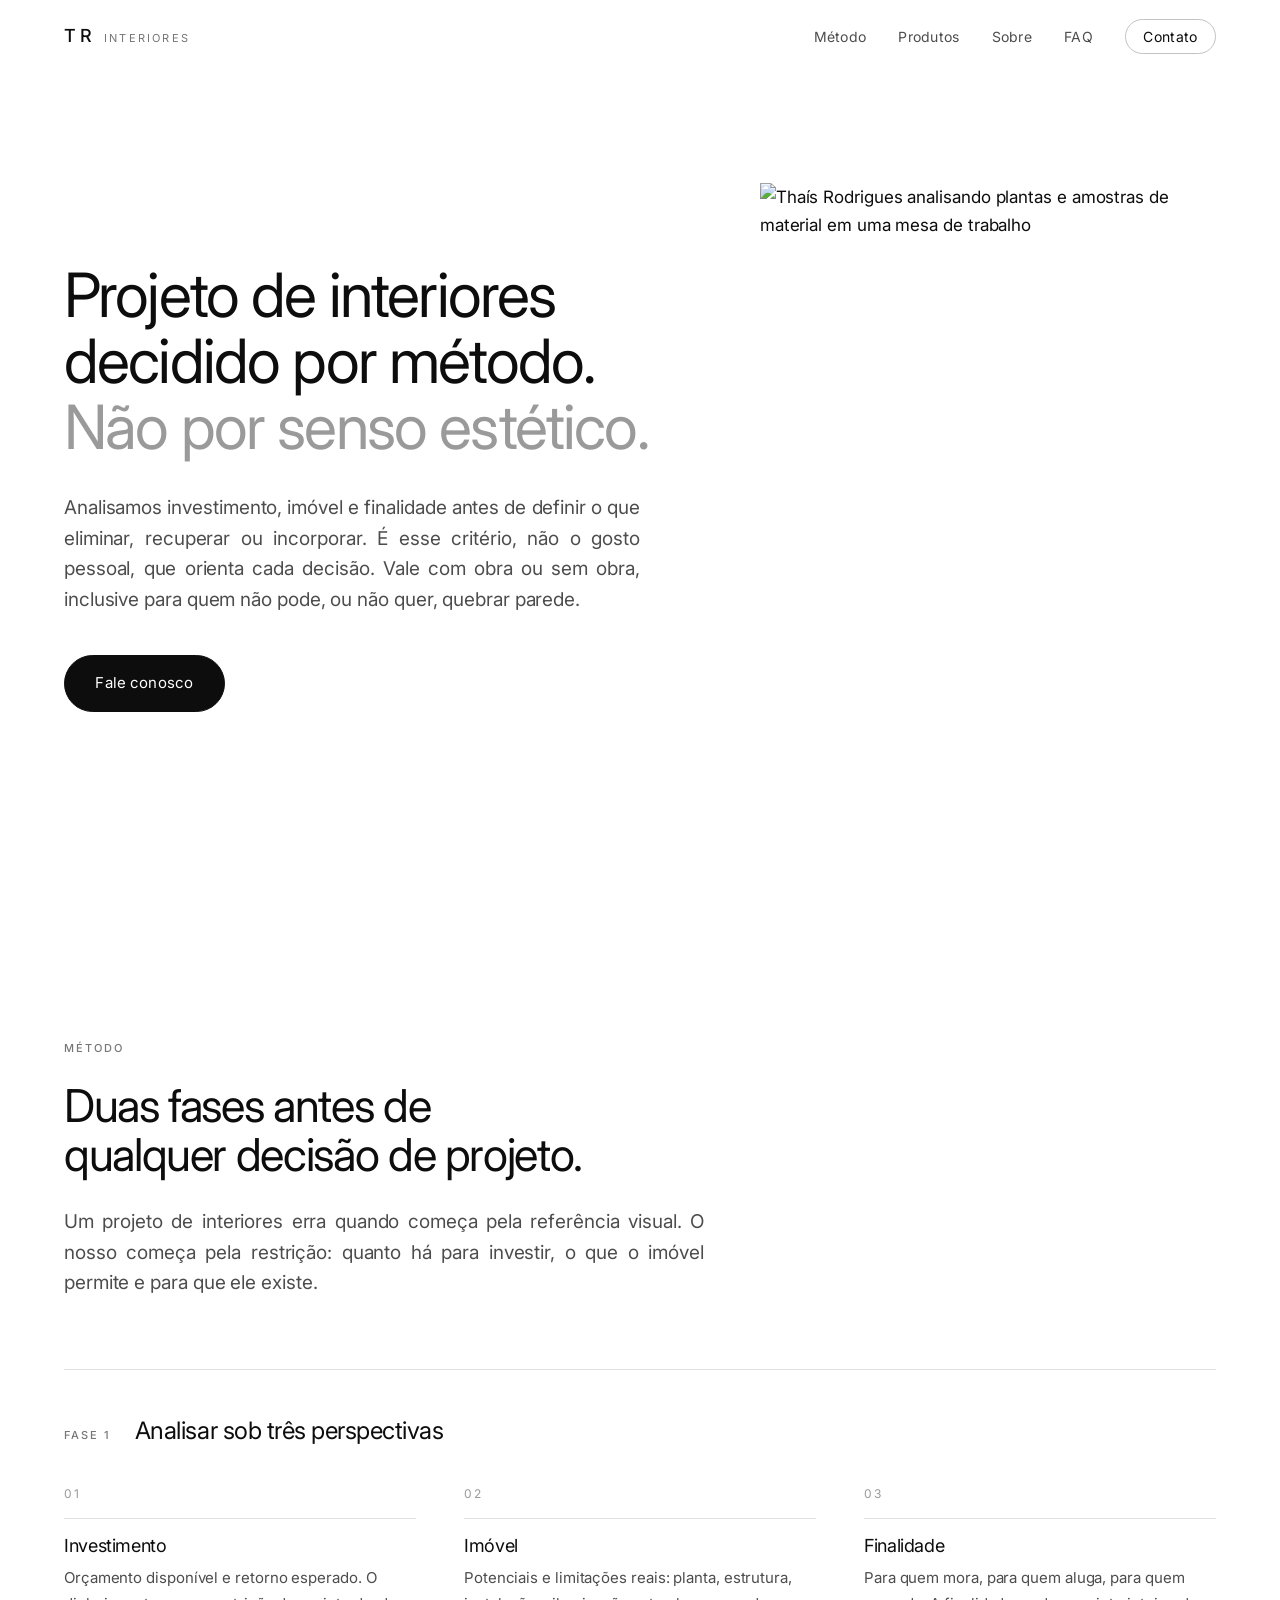
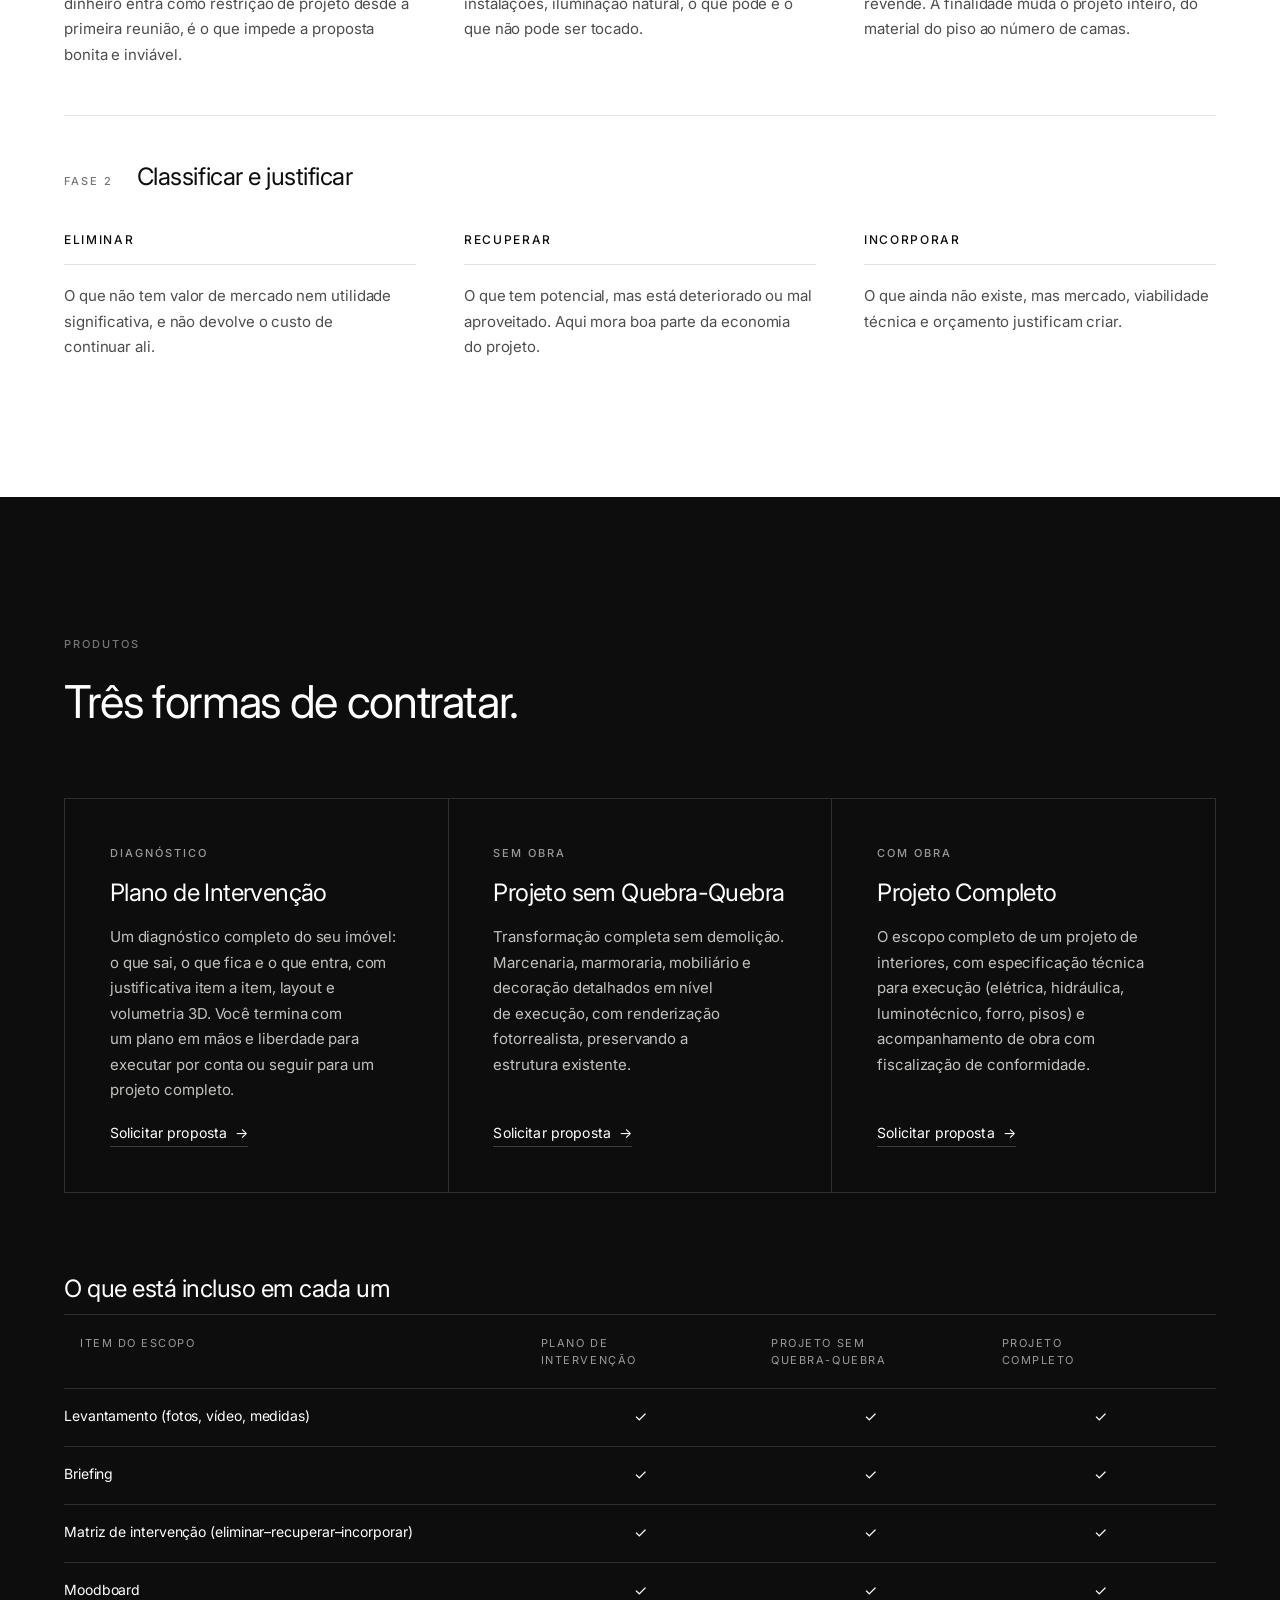
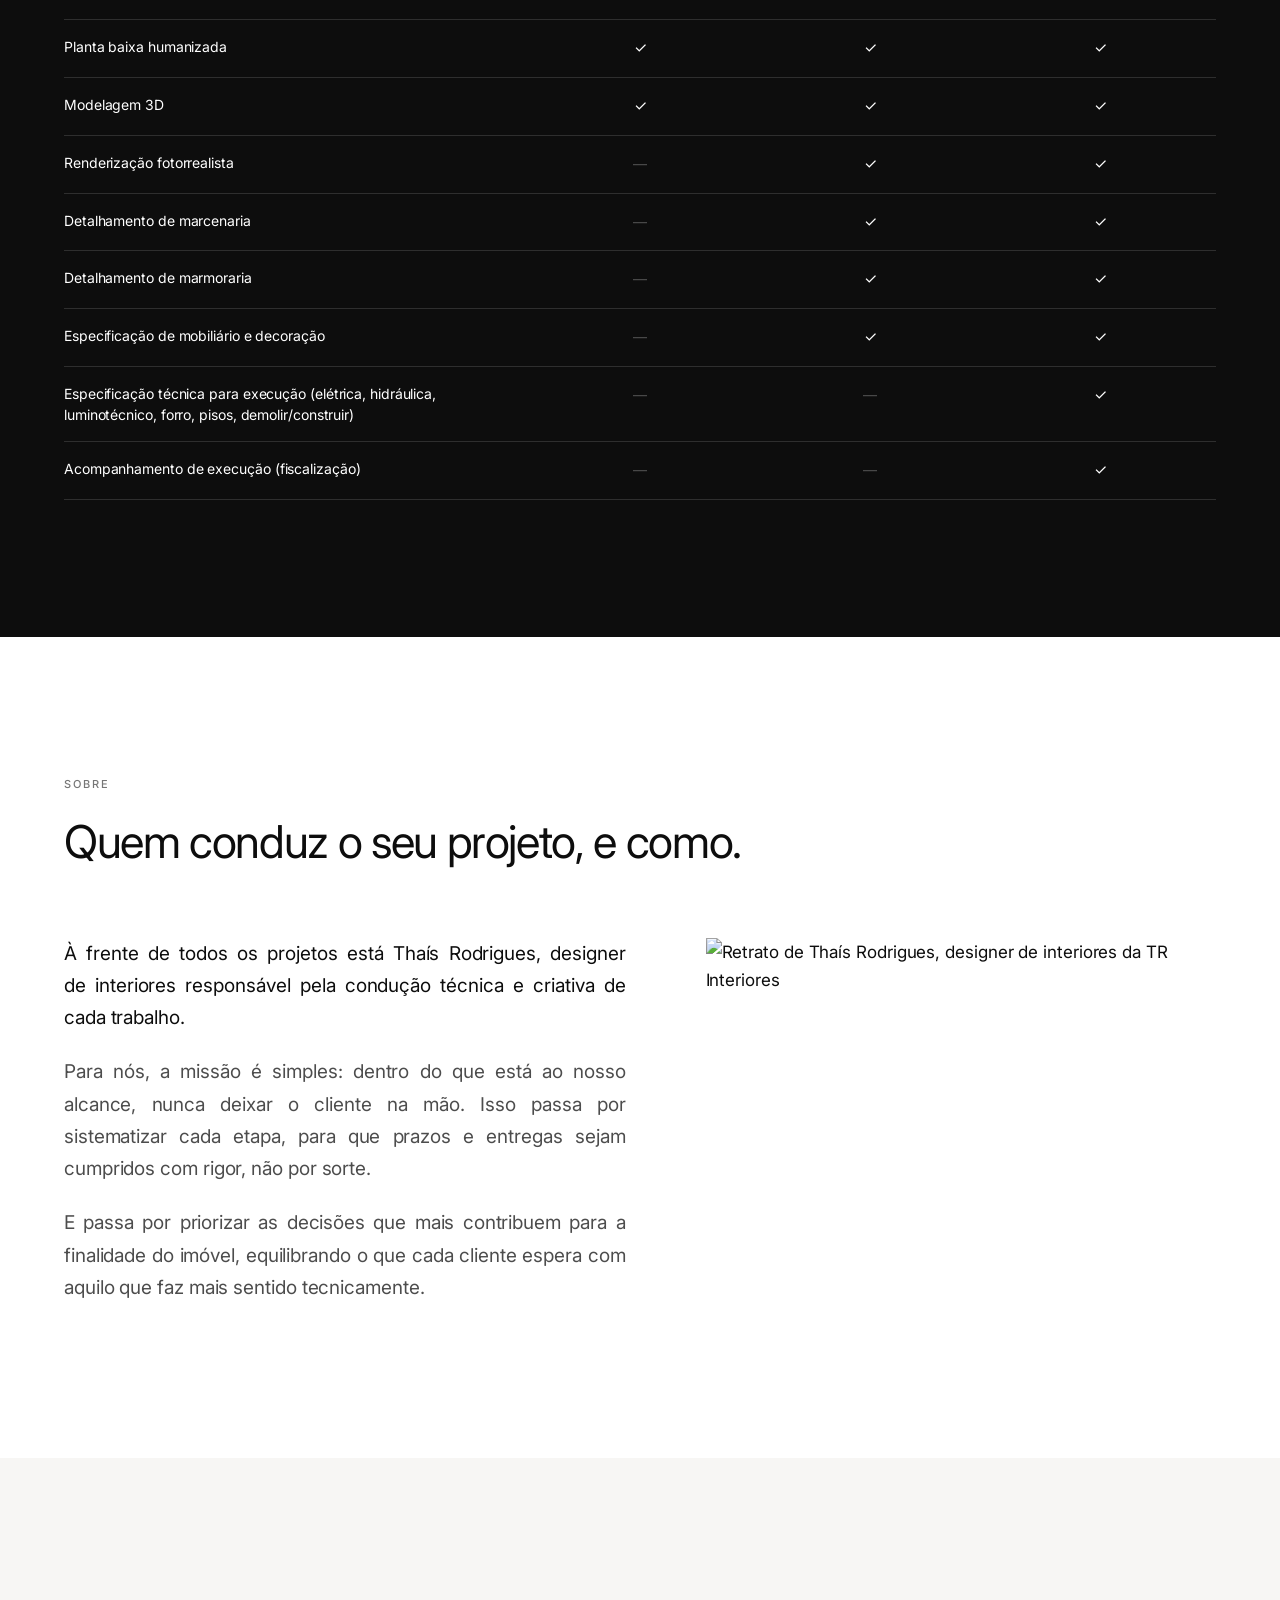
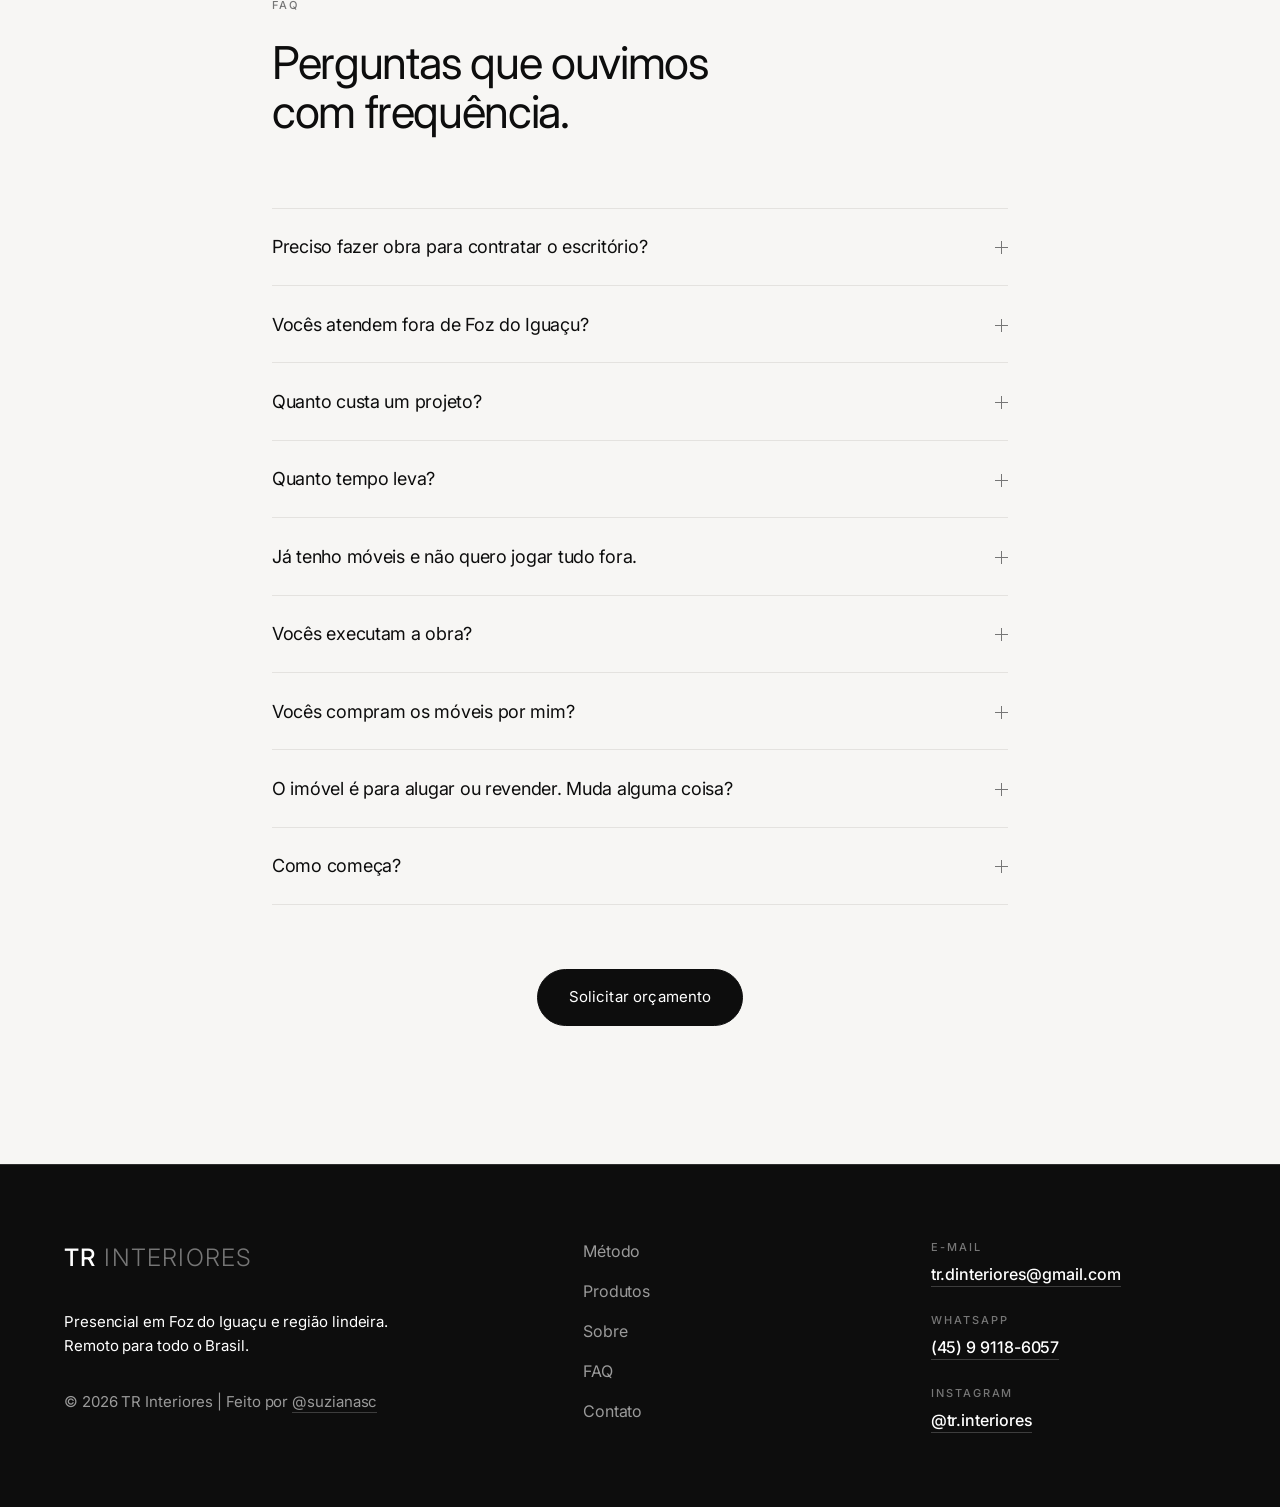
==== commit c6954fb6: "Ajustes de conteúdo e estilo do index.html a partir do feedback do Notion - Hero: novo H1 ("Não por " ====
--- a/index.html
+++ b/index.html
@@ -63,13 +63,14 @@
     <div class="hero__texto">
       <h1 class="hero__titulo revelar">
         Projeto de interiores decidido por método.<br>
-        <span class="tom-cinza">Não por instinto.</span>
+        <span class="tom-cinza">Não por senso estético.</span>
       </h1>
 
       <p class="hero__linha revelar">
         Analisamos investimento, imóvel e finalidade antes de definir o que eliminar,
-        recuperar ou incorporar. O mesmo rigor de uma reforma completa — inclusive
-        para quem não pode, ou não quer, quebrar parede.
+        recuperar ou incorporar. É esse critério, não o gosto pessoal, que orienta
+        cada decisão. Vale com obra ou sem obra, inclusive para quem não pode, ou
+        não quer, quebrar parede.
       </p>
 
       <div class="hero__acoes revelar">
@@ -108,7 +109,7 @@
           <h4 class="passo__titulo">Investimento</h4>
           <p>
             Orçamento disponível e retorno esperado. O dinheiro entra como restrição de
-            projeto desde a primeira reunião — é o que impede a proposta bonita e inviável.
+            projeto desde a primeira reunião, é o que impede a proposta bonita e inviável.
           </p>
         </li>
         <li class="passo">
@@ -124,7 +125,7 @@
           <h4 class="passo__titulo">Finalidade</h4>
           <p>
             Para quem mora, para quem aluga, para quem revende. A finalidade muda o projeto
-            inteiro — do material do piso ao número de camas.
+            inteiro, do material do piso ao número de camas.
           </p>
         </li>
       </ol>
@@ -158,11 +159,6 @@
         </li>
       </ol>
     </div>
-
-    <p class="destaque revelar">
-      Nenhum item entra ou sai do projeto sem passar pelas duas fases. É isso que separa
-      um projeto de uma opinião.
-    </p>
   </div>
 </section>
 
@@ -178,10 +174,10 @@
 
     <div class="produtos">
       <article class="produto revelar">
-        <p class="produto__papel">Ponto de entrada</p>
+        <p class="produto__papel">Diagnóstico</p>
         <h3 class="produto__titulo">Plano de Intervenção</h3>
         <p class="produto__desc">
-          Um diagnóstico completo do seu imóvel: o que sai, o que fica e o que entra — com
+          Um diagnóstico completo do seu imóvel: o que sai, o que fica e o que entra, com
           justificativa item a item, layout e volumetria 3D. Você termina com um plano
           em mãos e liberdade para executar por conta ou seguir para um projeto completo.
         </p>
@@ -193,7 +189,7 @@
         <h3 class="produto__titulo">Projeto sem Quebra-Quebra</h3>
         <p class="produto__desc">
           Transformação completa sem demolição. Marcenaria, marmoraria, mobiliário e
-          decoração detalhados em nível de execução, com renderização fotorrealista —
+          decoração detalhados em nível de execução, com renderização fotorrealista,
           preservando a estrutura existente.
         </p>
         <a class="link-seta link-seta--claro" href="/contato">Solicitar proposta</a>
@@ -204,7 +200,7 @@
         <h3 class="produto__titulo">Projeto Completo</h3>
         <p class="produto__desc">
           O escopo completo de um projeto de interiores, com especificação técnica para
-          execução — elétrica, hidráulica, luminotécnico, forro, pisos — e acompanhamento
+          execução (elétrica, hidráulica, luminotécnico, forro, pisos) e acompanhamento
           de obra com fiscalização de conformidade.
         </p>
         <a class="link-seta link-seta--claro" href="/contato">Solicitar proposta</a>
@@ -300,20 +296,9 @@
               <td><span class="nao" aria-label="Não incluso">—</span></td>
               <td><span class="sim" aria-label="Incluso">✓</span></td>
             </tr>
-            <tr>
-              <th scope="row">Coleta de métricas de impacto</th>
-              <td><span class="nao" aria-label="Não incluso">—</span></td>
-              <td><span class="nao" aria-label="Não incluso">—</span></td>
-              <td><span class="sim" aria-label="Incluso">✓</span></td>
-            </tr>
           </tbody>
         </table>
       </div>
-
-      <p class="tabela-rodape">
-        Valores e prazos variam conforme metragem, escopo e finalidade do imóvel, e são
-        fechados por escrito na proposta comercial.
-      </p>
     </div>
   </div>
 </section>
@@ -324,7 +309,7 @@
     <header class="secao__cabecalho revelar">
       <p class="rotulo">Sobre</p>
       <h2 class="secao__titulo" id="sobre-titulo">
-        Quem conduz o seu projeto.
+        Quem conduz o seu projeto, e como.
       </h2>
     </header>
 
@@ -335,14 +320,14 @@
           responsável pela condução técnica e criativa de cada trabalho.
         </p>
         <p>
-          Para nós, a sistematização de cada etapa é indispensável para cumprir prazos e
-          entregas com rigor. Nossa missão é, naquilo que está ao nosso alcance, nunca
-          deixar o cliente na mão.
+          Para nós, a missão é simples: dentro do que está ao nosso alcance, nunca
+          deixar o cliente na mão. Isso passa por sistematizar cada etapa, para que
+          prazos e entregas sejam cumpridos com rigor, não por sorte.
         </p>
         <p>
-          Priorizamos as decisões que mais contribuem para a finalidade do imóvel,
-          equilibrando as expectativas de cada cliente com aquilo que faz mais sentido
-          tecnicamente.
+          E passa por priorizar as decisões que mais contribuem para a finalidade do
+          imóvel, equilibrando o que cada cliente espera com aquilo que faz mais
+          sentido tecnicamente.
         </p>
       </div>
 
@@ -350,21 +335,6 @@
         <img src="assets/sobre.jpg" alt="Retrato de Thaís Rodrigues, designer de interiores da TR Interiores" loading="lazy">
       </div>
     </div>
-
-    <ul class="principios revelar">
-      <li>
-        <h3>Justificativa antes de estética</h3>
-        <p>Toda decisão de projeto tem um porquê que pode ser dito em voz alta.</p>
-      </li>
-      <li>
-        <h3>Orçamento é restrição de projeto</h3>
-        <p>Não é um detalhe do final. É a primeira lente da análise.</p>
-      </li>
-      <li>
-        <h3>Entrega documentada</h3>
-        <p>Escopo, etapas e responsáveis por escrito, do briefing à última visita.</p>
-      </li>
-    </ul>
   </div>
 </section>
 
@@ -404,7 +374,7 @@
         <summary>Quanto custa um projeto?</summary>
         <div class="item-faq__corpo">
           <p>
-            Depende da metragem, do escopo contratado e da finalidade do imóvel — por isso
+            Depende da metragem, do escopo contratado e da finalidade do imóvel, por isso
             não publicamos tabela. O caminho mais direto é começar pelo Plano de
             Intervenção: ele já entrega valor por si só e serve de base para uma proposta
             precisa, sem chute.
@@ -416,7 +386,7 @@
         <summary>Quanto tempo leva?</summary>
         <div class="item-faq__corpo">
           <p>
-            O prazo é definido na proposta comercial, por etapa, antes do início — e não
+            O prazo é definido na proposta comercial, por etapa, antes do início, não
             depois. Ele varia conforme o produto contratado e a complexidade do imóvel: um
             Plano de Intervenção é significativamente mais curto que um Projeto Completo,
             que inclui acompanhamento durante toda a execução.
@@ -428,7 +398,7 @@
         <summary>Já tenho móveis e não quero jogar tudo fora.</summary>
         <div class="item-faq__corpo">
           <p>
-            Ótimo — essa é metade do trabalho da matriz de intervenção. O que tem potencial
+            Ótimo, essa é metade do trabalho da matriz de intervenção. O que tem potencial
             e está apenas deteriorado ou mal aproveitado entra como <em>recuperar</em>. Sai
             do projeto o que não tem valor de mercado nem utilidade e não paga o custo de
             continuar ali. Reaproveitar bem é uma das maiores fontes de economia do projeto.
@@ -464,11 +434,9 @@
         <summary>O imóvel é para alugar ou revender. Muda alguma coisa?</summary>
         <div class="item-faq__corpo">
           <p>
-            Muda bastante — e é por isso que a finalidade é uma das três lentes da análise.
+            Muda bastante, e é por isso que a finalidade é uma das três lentes da análise.
             Um imóvel de locação por temporada tem exigências de durabilidade, manutenção e
-            fotogenia que um imóvel de moradia não tem. No Projeto Completo, também
-            coletamos métricas de impacto após a entrega para verificar se o objetivo
-            declarado foi cumprido.
+            fotogenia que um imóvel de moradia não tem.
           </p>
         </div>
       </details>
@@ -484,6 +452,10 @@
           </p>
         </div>
       </details>
+    </div>
+
+    <div class="faq__cta revelar">
+      <a href="/contato" class="botao botao--escuro">Solicitar orçamento</a>
     </div>
   </div>
 </section>
@@ -505,7 +477,7 @@
       </p>
 
       <p class="rodape__legal">
-        © <span id="ano">2026</span> TR Interiores — Feito por
+        © <span id="ano">2026</span> TR Interiores | Feito por
         <a class="rodape__autoria" href="https://instagram.com/suzianasc" target="_blank" rel="noopener">@suzianasc</a>
       </p>
     </div>
--- a/styles.css
+++ b/styles.css
@@ -167,6 +167,7 @@
   color: var(--tinta-suave);
   line-height: 1.6;
   max-width: 40rem;
+  text-align: justify;
 }
 
 .rotulo {
@@ -379,6 +380,7 @@
   line-height: 1.6;
   max-width: 36rem;
   margin-bottom: 2.5rem;
+  text-align: justify;
 }
 
 .hero__acoes {
@@ -446,16 +448,6 @@
   line-height: 1.7;
 }
 
-.destaque {
-  margin-top: clamp(3rem, 2rem + 3vw, 5rem);
-  padding-top: clamp(2rem, 1.4rem + 2vw, 3rem);
-  border-top: 1px solid var(--fio);
-  font-size: clamp(1.125rem, 1rem + 0.7vw, 1.5rem);
-  line-height: 1.45;
-  letter-spacing: -0.02em;
-  max-width: 40rem;
-}
-
 /* --------------------------- 9. Produtos --------------------------- */
 .produtos {
   display: grid;
@@ -558,13 +550,6 @@
 .sim { color: var(--branco); font-size: 0.9375rem; }
 .nao { color: var(--cinza-700); }
 
-.tabela-rodape {
-  margin-top: 1.5rem;
-  font-size: 0.8125rem;
-  color: var(--cinza-500);
-  max-width: 42rem;
-}
-
 /* ---------------------------- 10. Sobre ---------------------------- */
 .sobre__grade {
   display: grid;
@@ -576,28 +561,9 @@
   font-size: var(--t-intro);
   line-height: 1.7;
   color: var(--cinza-700);
+  text-align: justify;
 }
 .sobre__texto p:first-child { color: var(--preto); }
-
-.principios {
-  display: grid;
-  grid-template-columns: repeat(auto-fit, minmax(15rem, 1fr));
-  gap: clamp(1.5rem, 1rem + 2vw, 3rem);
-  margin-top: clamp(3rem, 2rem + 3vw, 5rem);
-  padding-top: clamp(2rem, 1.4rem + 2vw, 3rem);
-  border-top: 1px solid var(--fio);
-}
-.principios h3 {
-  font-size: 1rem;
-  font-weight: 500;
-  letter-spacing: -0.01em;
-  margin-bottom: 0.5rem;
-}
-.principios p {
-  font-size: 0.9375rem;
-  color: var(--cinza-500);
-  line-height: 1.65;
-}
 
 /* ----------------------------- 11. FAQ ----------------------------- */
 .faq { border-top: 1px solid var(--cinza-200); }
@@ -644,6 +610,11 @@
   line-height: 1.75;
   color: var(--cinza-700);
   max-width: 44rem;
+}
+
+.faq__cta {
+  margin-top: clamp(2.5rem, 1.8rem + 3vw, 4rem);
+  text-align: center;
 }
 
 /* Animação de abertura onde houver suporte; degrada para instantâneo. */
@@ -782,6 +753,19 @@
 .formulario__nota a { color: var(--tinta); border-bottom: 1px solid var(--campo-linha); }
 .formulario__nota a:hover { border-color: var(--tinta); }
 
+.link-botao {
+  background: none;
+  border: 0;
+  border-bottom: 1px solid var(--campo-linha);
+  padding: 0;
+  margin: 0;
+  font: inherit;
+  font-size: inherit;
+  color: var(--tinta);
+  cursor: pointer;
+}
+.link-botao:hover { border-color: var(--tinta); }
+
 /* ---------------------------- 14. Rodapé --------------------------- */
 .rodape {
   background: var(--preto);
@@ -832,10 +816,12 @@
   margin: 0;
 }
 .rodape__autoria {
-  color: var(--branco);
-  transition: color 200ms ease;
-}
-.rodape__autoria:hover { color: var(--cinza-400); }
+  color: var(--cinza-400);
+  border-bottom: 1px solid #3d3d3d;
+  padding-bottom: 1px;
+  transition: color 200ms ease, border-color 200ms ease;
+}
+.rodape__autoria:hover { color: var(--branco); border-color: var(--branco); }
 
 .rodape__nav {
   display: grid;
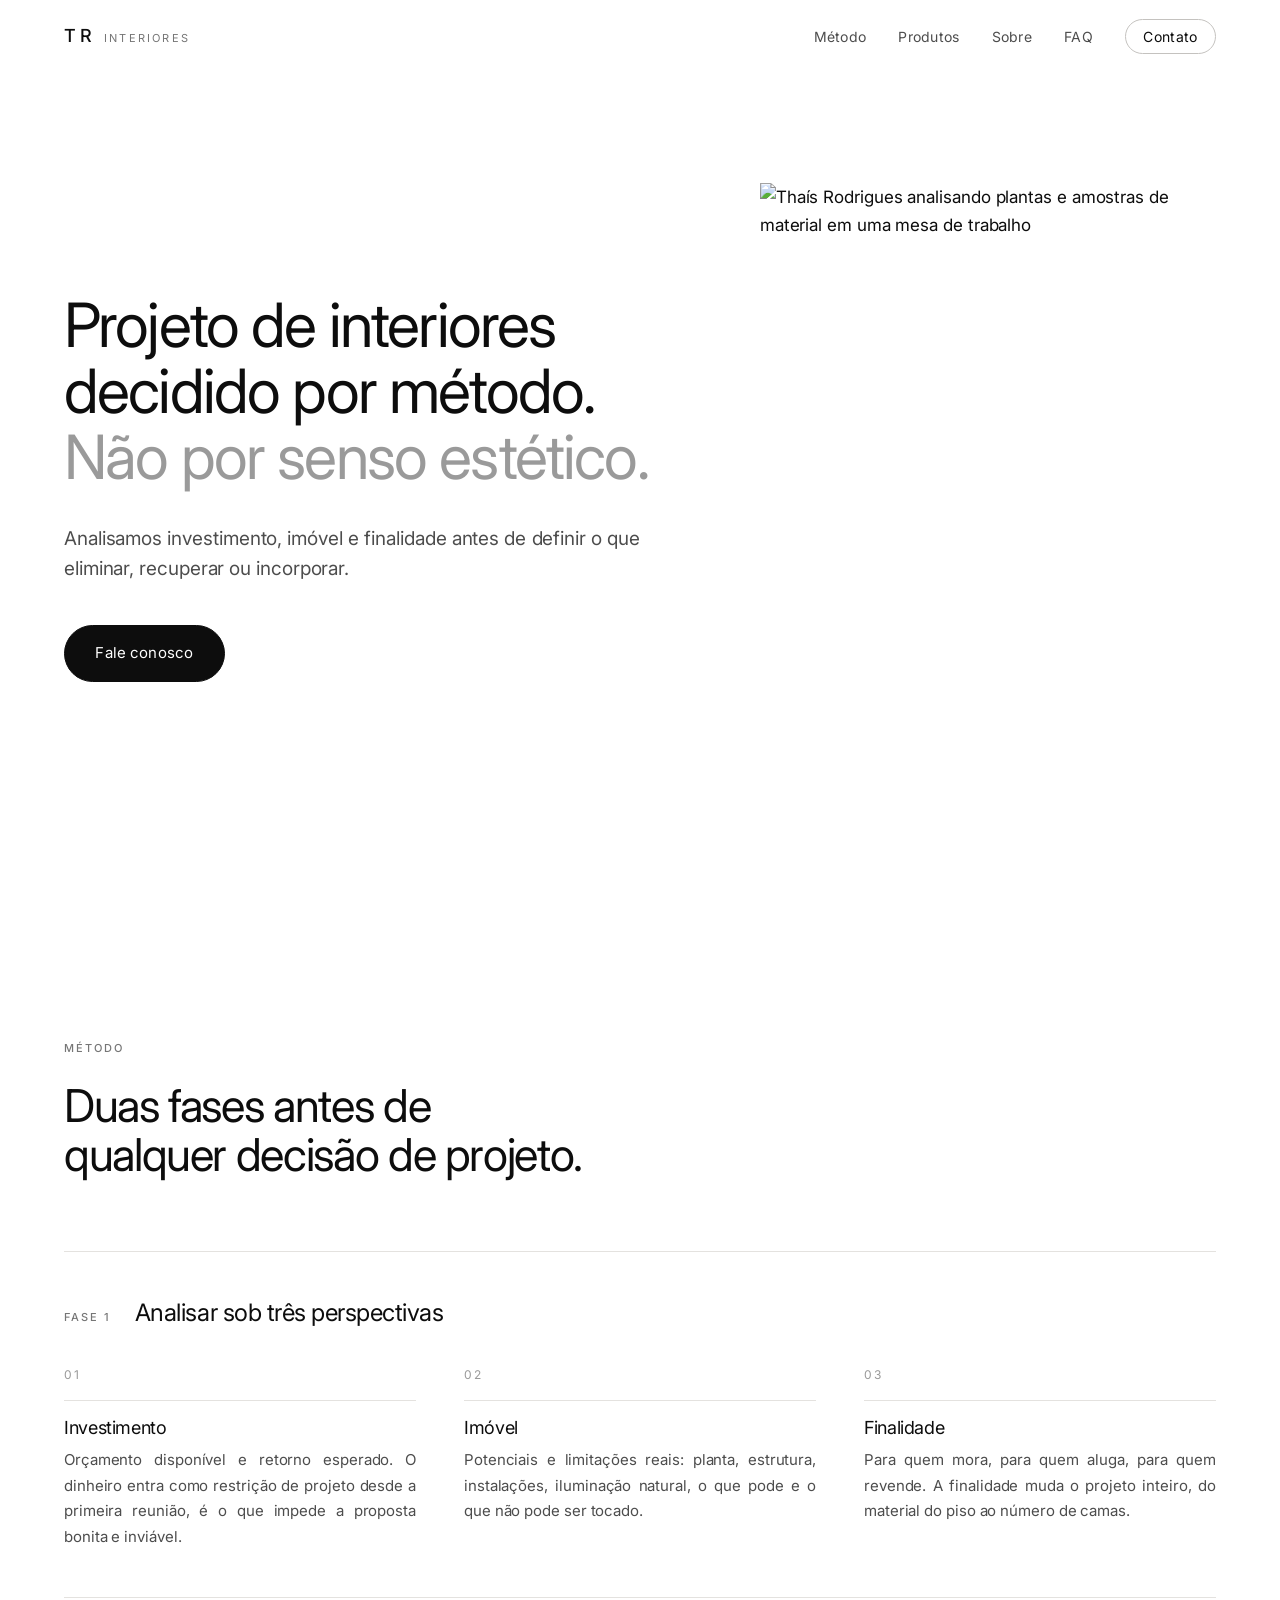
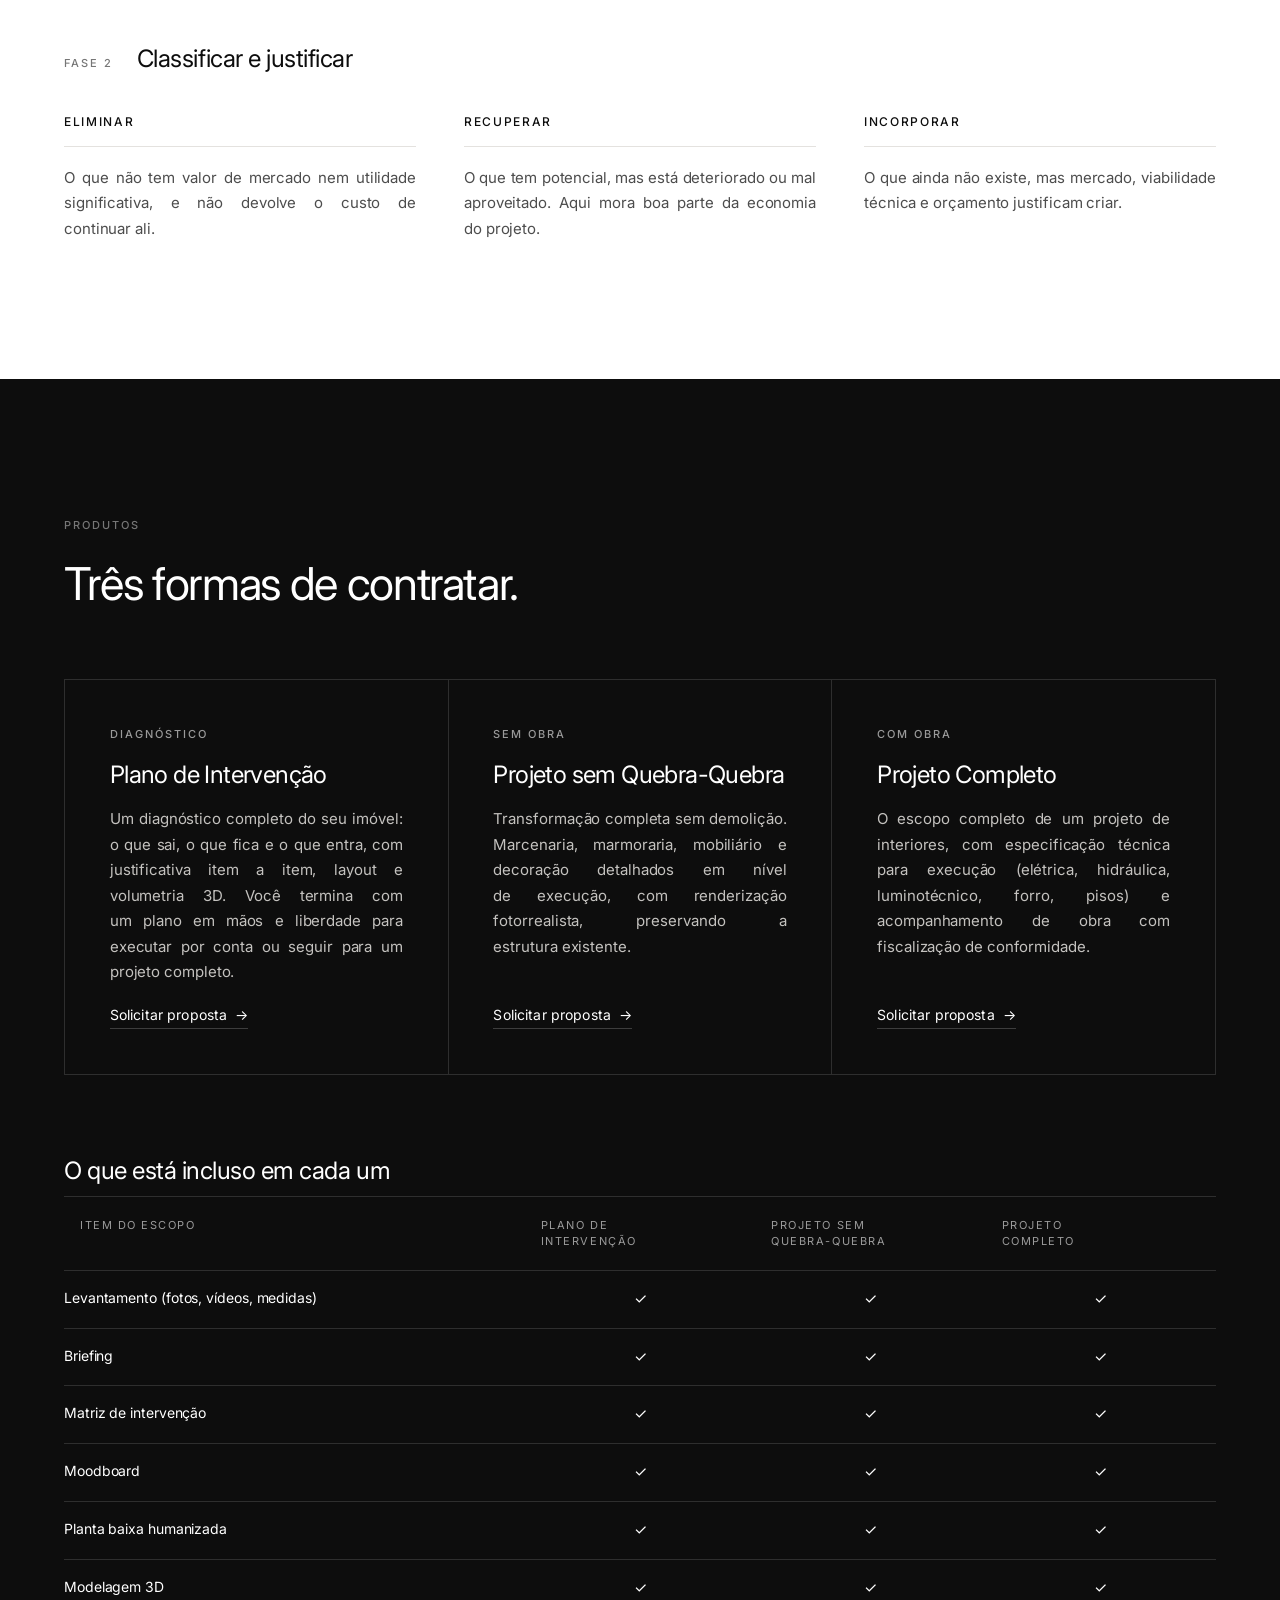
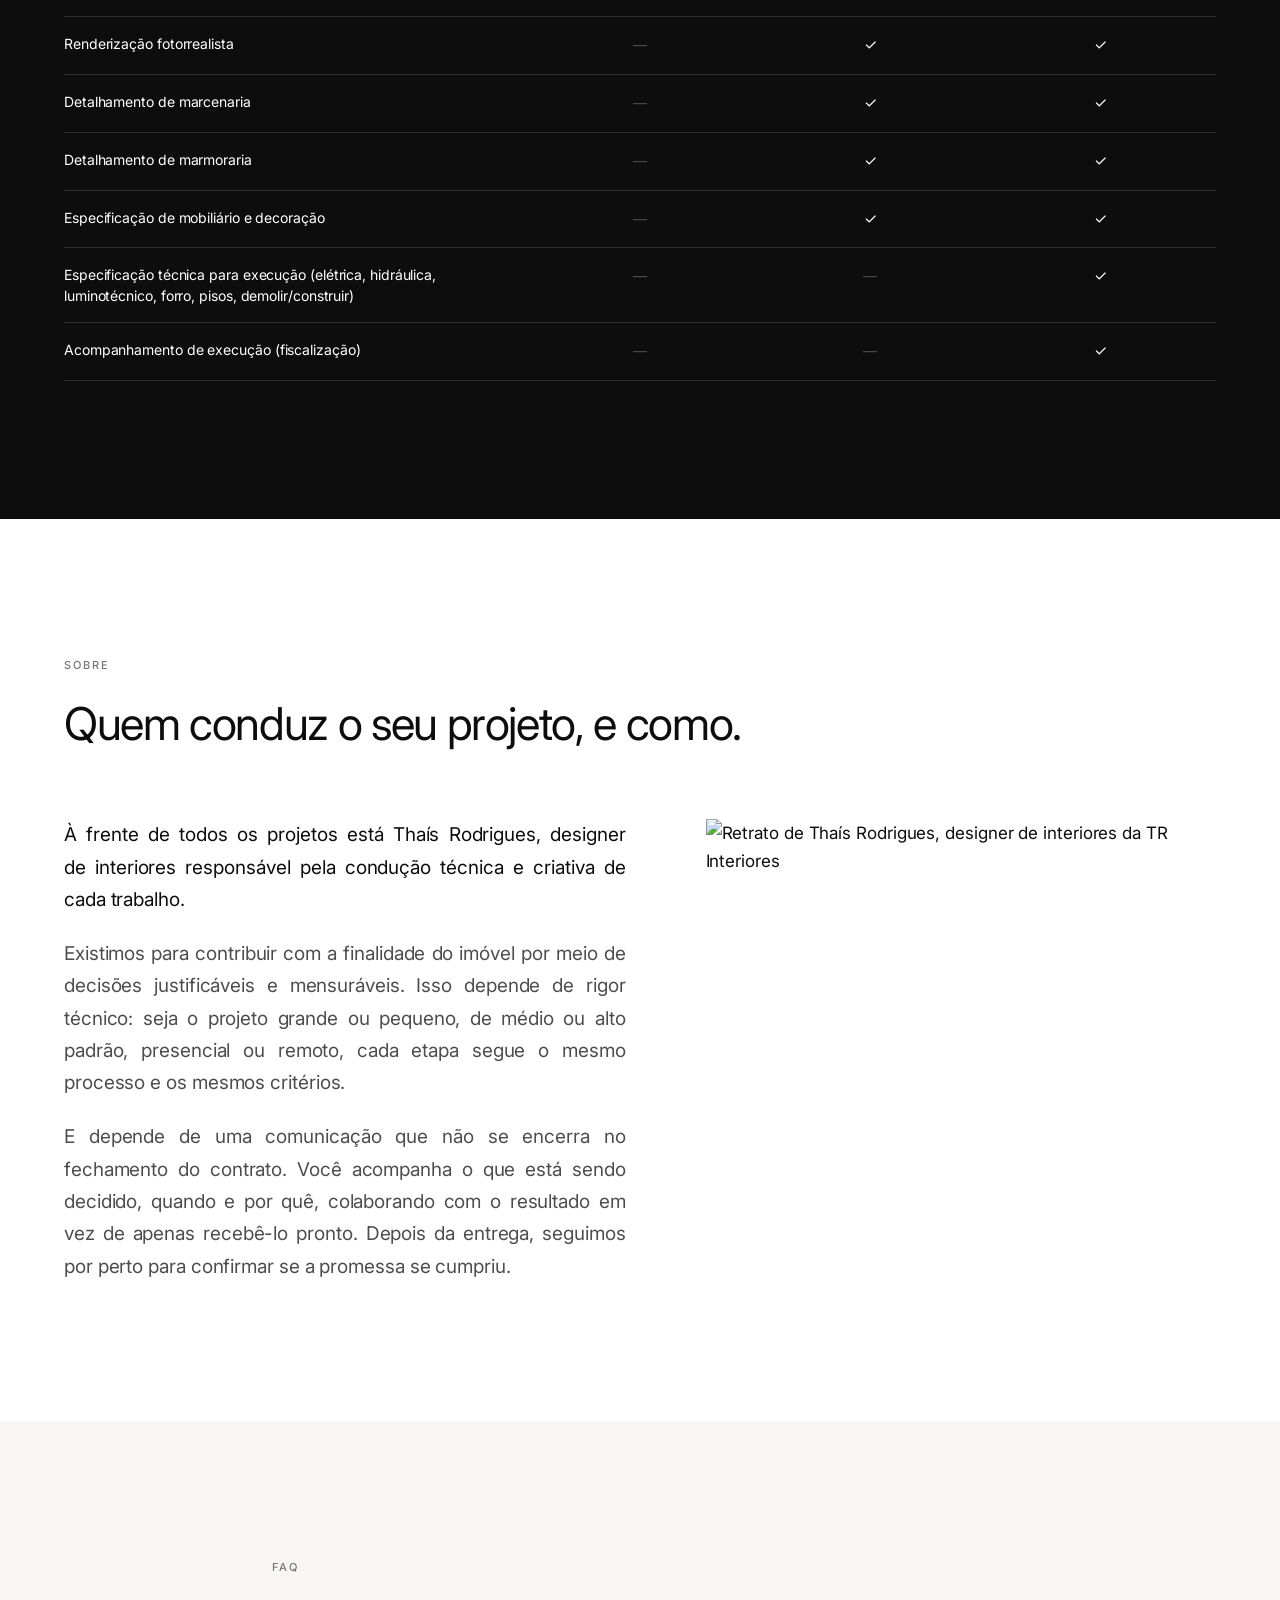
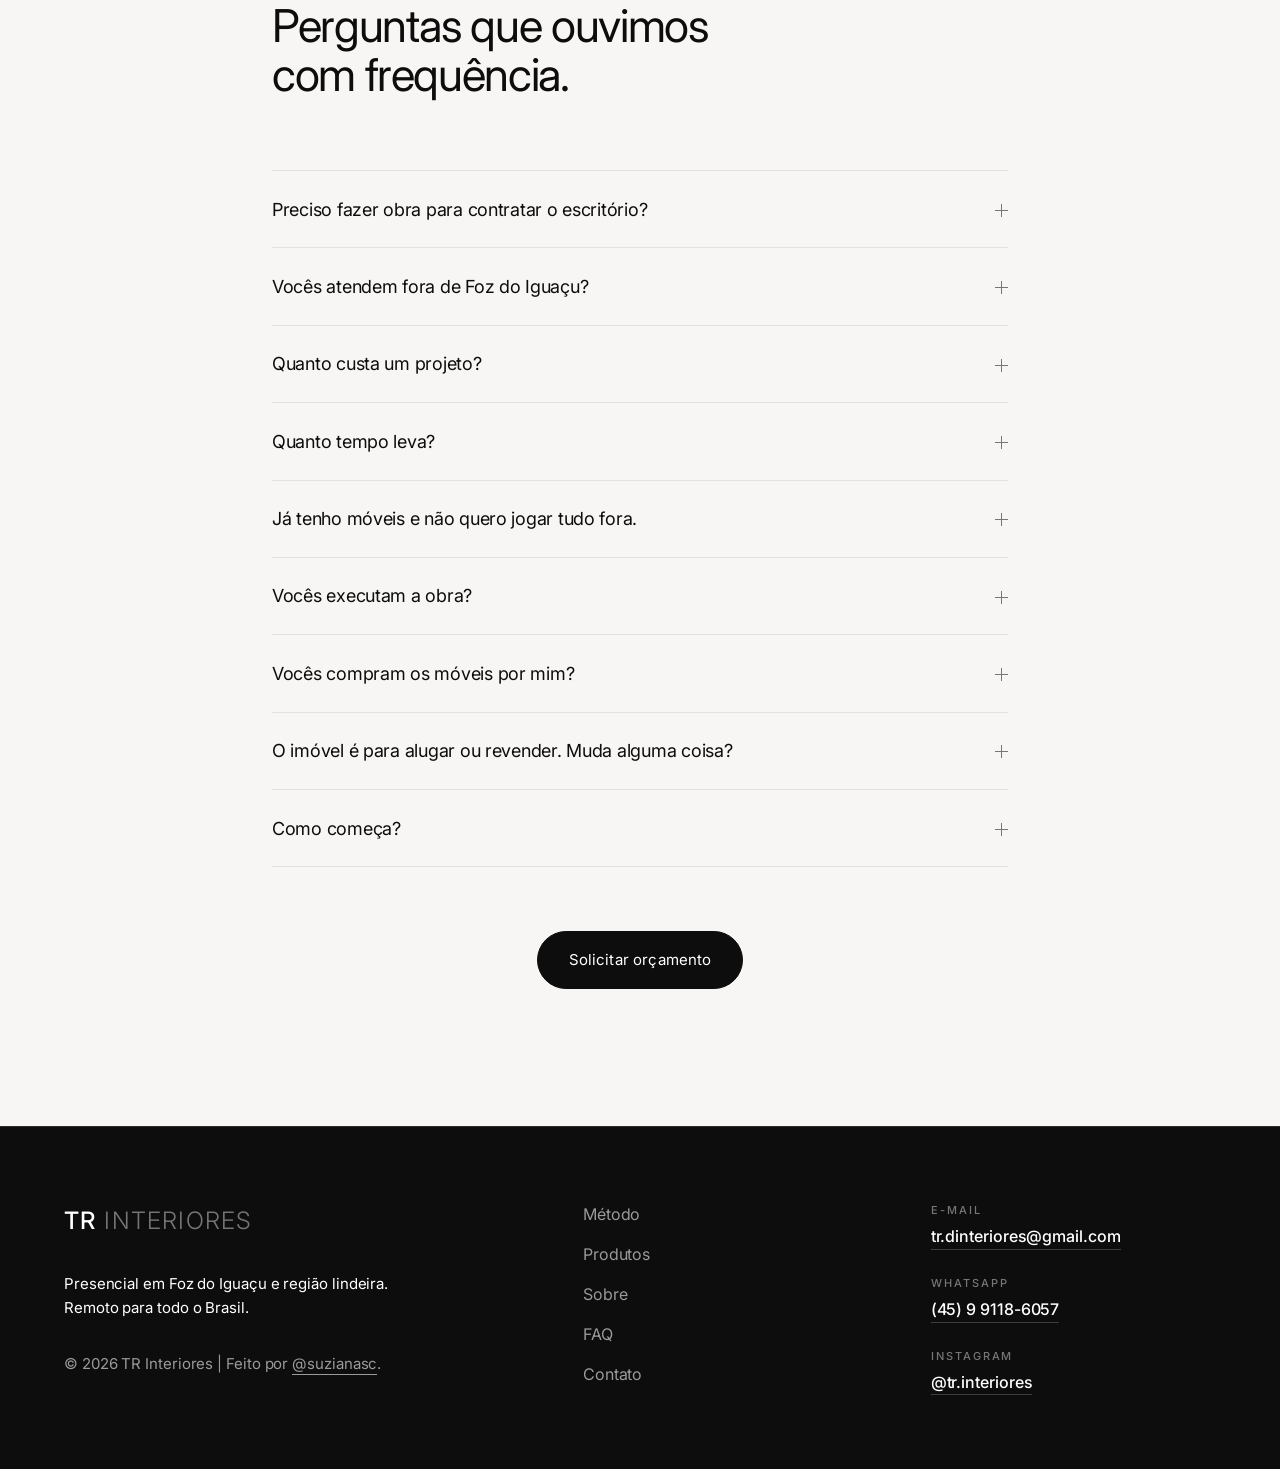
==== commit eedbd934: "Refina hero, Método, Sobre e rodapé; corrige itens da tabela de escopo - Hero: parágrafo reduzido à " ====
--- a/index.html
+++ b/index.html
@@ -32,7 +32,7 @@
 <!-- ============================ CABEÇALHO ============================ -->
 <header class="cabecalho" id="cabecalho">
   <div class="container cabecalho__interno">
-    <a class="marca" href="#inicio" aria-label="TR Interiores — início">
+    <a class="marca" href="/" aria-label="TR Interiores — início">
       <span class="marca__nome">TR</span>
       <span class="marca__descritor">Interiores</span>
     </a>
@@ -68,9 +68,7 @@
 
       <p class="hero__linha revelar">
         Analisamos investimento, imóvel e finalidade antes de definir o que eliminar,
-        recuperar ou incorporar. É esse critério, não o gosto pessoal, que orienta
-        cada decisão. Vale com obra ou sem obra, inclusive para quem não pode, ou
-        não quer, quebrar parede.
+        recuperar ou incorporar.
       </p>
 
       <div class="hero__acoes revelar">
@@ -92,10 +90,6 @@
       <h2 class="secao__titulo" id="metodo-titulo">
         Duas fases antes de qualquer decisão de projeto.
       </h2>
-      <p class="secao__intro">
-        Um projeto de interiores erra quando começa pela referência visual. O nosso começa
-        pela restrição: quanto há para investir, o que o imóvel permite e para que ele existe.
-      </p>
     </header>
 
     <div class="fase revelar">
@@ -225,7 +219,7 @@
           </thead>
           <tbody>
             <tr>
-              <th scope="row">Levantamento (fotos, vídeo, medidas)</th>
+              <th scope="row">Levantamento (fotos, vídeos, medidas)</th>
               <td><span class="sim" aria-label="Incluso">✓</span></td>
               <td><span class="sim" aria-label="Incluso">✓</span></td>
               <td><span class="sim" aria-label="Incluso">✓</span></td>
@@ -237,7 +231,7 @@
               <td><span class="sim" aria-label="Incluso">✓</span></td>
             </tr>
             <tr>
-              <th scope="row">Matriz de intervenção (eliminar–recuperar–incorporar)</th>
+              <th scope="row">Matriz de intervenção</th>
               <td><span class="sim" aria-label="Incluso">✓</span></td>
               <td><span class="sim" aria-label="Incluso">✓</span></td>
               <td><span class="sim" aria-label="Incluso">✓</span></td>
@@ -320,14 +314,16 @@
           responsável pela condução técnica e criativa de cada trabalho.
         </p>
         <p>
-          Para nós, a missão é simples: dentro do que está ao nosso alcance, nunca
-          deixar o cliente na mão. Isso passa por sistematizar cada etapa, para que
-          prazos e entregas sejam cumpridos com rigor, não por sorte.
+          Existimos para contribuir com a finalidade do imóvel por meio de decisões
+          justificáveis e mensuráveis. Isso depende de rigor técnico: seja o projeto
+          grande ou pequeno, de médio ou alto padrão, presencial ou remoto, cada etapa
+          segue o mesmo processo e os mesmos critérios.
         </p>
         <p>
-          E passa por priorizar as decisões que mais contribuem para a finalidade do
-          imóvel, equilibrando o que cada cliente espera com aquilo que faz mais
-          sentido tecnicamente.
+          E depende de uma comunicação que não se encerra no fechamento do contrato.
+          Você acompanha o que está sendo decidido, quando e por quê, colaborando com o
+          resultado em vez de apenas recebê-lo pronto. Depois da entrega, seguimos por
+          perto para confirmar se a promessa se cumpriu.
         </p>
       </div>
 
@@ -466,10 +462,10 @@
 <footer class="rodape">
   <div class="container rodape__interno">
     <div class="rodape__bloco rodape__bloco--marca">
-      <div class="rodape__marca">
+      <a class="rodape__marca" href="#inicio" aria-label="TR Interiores — início">
         <span class="marca__nome">TR</span>
         <span class="marca__descritor">Interiores</span>
-      </div>
+      </a>
 
       <p class="rodape__atendimento">
         Presencial em Foz do Iguaçu e região lindeira.<br>
@@ -478,7 +474,7 @@
 
       <p class="rodape__legal">
         © <span id="ano">2026</span> TR Interiores | Feito por
-        <a class="rodape__autoria" href="https://instagram.com/suzianasc" target="_blank" rel="noopener">@suzianasc</a>
+        <a class="rodape__autoria" href="https://instagram.com/suzianasc" target="_blank" rel="noopener">@suzianasc</a>.
       </p>
     </div>
 
--- a/styles.css
+++ b/styles.css
@@ -446,6 +446,7 @@
   font-size: 0.9375rem;
   color: var(--cinza-700);
   line-height: 1.7;
+  text-align: justify;
 }
 
 /* --------------------------- 9. Produtos --------------------------- */
@@ -485,6 +486,7 @@
   color: var(--cinza-300);
   margin: 0;
   flex: 1;
+  text-align: justify;
 }
 .produto .link-seta { align-self: flex-start; }
 
@@ -815,13 +817,12 @@
   color: var(--cinza-400);
   margin: 0;
 }
+/* Mesma cor do texto ao redor, apenas sublinhado — sem realce no hover. */
 .rodape__autoria {
-  color: var(--cinza-400);
-  border-bottom: 1px solid #3d3d3d;
+  color: inherit;
+  border-bottom: 1px solid currentColor;
   padding-bottom: 1px;
-  transition: color 200ms ease, border-color 200ms ease;
-}
-.rodape__autoria:hover { color: var(--branco); border-color: var(--branco); }
+}
 
 .rodape__nav {
   display: grid;
